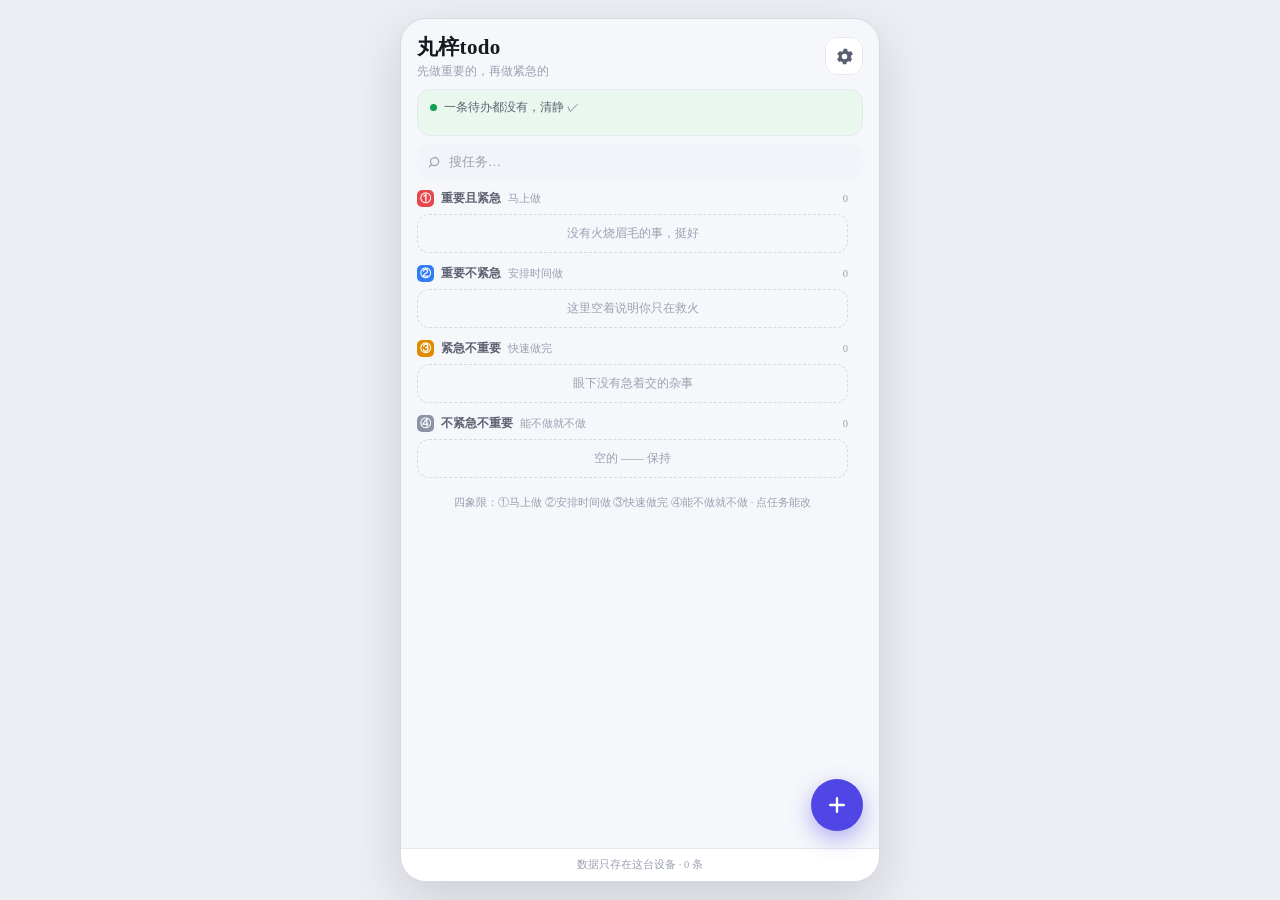
==== 丸梓todo-单文件版.html @ 4209ffb9 "丸梓todo：四象限待办（纯静态单页）" ====
<!DOCTYPE html>
<html lang="zh-CN" data-theme="clean">
<head>
<meta charset="utf-8">
<meta name="viewport" content="width=device-width, initial-scale=1, viewport-fit=cover">
<title>丸梓todo</title>
<!-- 单文件版：CSS / JS / 图标都已内联，可以单独发给别人 -->
<meta name="description" content="按四象限排的待办清单，纯本地存储，离线可用。">
<meta name="apple-mobile-web-app-capable" content="yes">
<meta name="mobile-web-app-capable" content="yes">
<meta name="apple-mobile-web-app-status-bar-style" content="default">
<meta name="apple-mobile-web-app-title" content="丸梓todo">
<meta name="theme-color" content="#f6f7fb">
<link rel="apple-touch-icon" href="[data-uri]">
<link rel="icon" href="[data-uri]">
<style>
/* ===========================================================================
 * style.css —— 丸梓todo
 *
 * 三套配色（清爽 / 纸感 / 暗夜），全部靠 html[data-theme] 上的 CSS 变量切换。
 *
 * 布局要点：
 *   .phone 撑满视口（100dvh），.pane 是唯一可滚动的区域，
 *   底部按钮和表头固定不动 —— 手机上滚动时不会把"加一条"滚没。
 *
 * 踩过的坑（照抄课表项目，别再踩）：
 *   1. [hidden] 必须写 !important。否则 .sheet{display:flex} 这类作者样式会盖掉
 *      浏览器默认的 display:none，弹层就关不掉了。
 *   2. 四象限的颜色【不要】染满整张卡。整卡染色的清单在手机上看三屏就晕；
 *      用左边框 + 小色点表示象限，正文保持中性色。
 *   3. 次级文字不要用固定的 --ink-2/--ink-3。在有色底（比如紧急卡）上要用
 *      color-mix 现算，否则暗夜主题会出现浅字压浅底。
 * ===========================================================================
 */

* { box-sizing: border-box; }
[hidden] { display: none !important; }

html, body {
  margin: 0;
  padding: 0;
  height: 100%;
}

body {
  background: var(--page-bg);
  color: var(--ink);
  font-family: var(--font-ui);
  -webkit-text-size-adjust: 100%;
  -webkit-tap-highlight-color: transparent;
  overscroll-behavior-y: none;
  display: flex;
  justify-content: center;
}

/* ============================== 三套配色 ============================== */

/* ① 清爽 —— 白底大留白，一个深靛蓝重点色 */
html[data-theme="clean"] {
  --page-bg: #eceef4;
  --app-bg: #f6f7fb;
  --card: #ffffff;
  --card-2: #f2f4f9;
  --ink: #16181f;
  --ink-2: #5b6070;
  --ink-3: #9aa0b0;
  --line: #e6e8ef;
  --line-2: #d5d9e4;
  --accent: #4f46e5;
  --accent-soft: #eceafe;
  --accent-ink: #ffffff;
  --q1: #e5484d;
  --q2: #2f7df6;
  --q3: #e08a00;
  --q4: #8b93a7;
  --good: #12a150;
  --now-bg: #fff5f5;
  --shadow: 0 1px 2px rgba(20, 22, 30, .04), 0 6px 18px rgba(20, 22, 30, .05);
  --shadow-app: 0 18px 50px rgba(20, 22, 30, .14);
  --theme-color: #f6f7fb;
}

/* ② 纸感 —— 米色底，像一本笔记本 */
html[data-theme="paper"] {
  --page-bg: #e7ded1;
  --app-bg: #fbf6ee;
  --card: #fffdf8;
  --card-2: #f3ece1;
  --ink: #2f2a25;
  --ink-2: #6b6156;
  --ink-3: #a2978a;
  --line: #ece2d4;
  --line-2: #dbcfbc;
  --accent: #b4553a;
  --accent-soft: #f7e6df;
  --accent-ink: #fff8f4;
  --q1: #c2453c;
  --q2: #3a6ea5;
  --q3: #b8811f;
  --q4: #8d8578;
  --good: #4a7c4e;
  --now-bg: #fdf0ea;
  --shadow: 0 1px 2px rgba(90, 70, 40, .05), 0 6px 16px rgba(90, 70, 40, .06);
  --shadow-app: 0 18px 50px rgba(90, 70, 40, .18);
  --theme-color: #fbf6ee;
}

/* ③ 暗夜 —— 深色，晚上看不刺眼。象限色要提亮，否则在深底上发闷。 */
html[data-theme="night"] {
  --page-bg: #07080c;
  --app-bg: #101218;
  --card: #181b23;
  --card-2: #1f232d;
  --ink: #eef1f8;
  --ink-2: #a8afbf;
  --ink-3: #6c7386;
  --line: #262b36;
  --line-2: #333947;
  --accent: #7c74ff;
  --accent-soft: #23214a;
  --accent-ink: #ffffff;
  --q1: #ff6b6f;
  --q2: #5aa2ff;
  --q3: #ffb340;
  --q4: #7b8398;
  --good: #35c46a;
  --now-bg: #2a1d20;
  --shadow: 0 1px 2px rgba(0, 0, 0, .3), 0 8px 20px rgba(0, 0, 0, .25);
  --shadow-app: 0 18px 50px rgba(0, 0, 0, .6);
  --theme-color: #101218;
}

/* ================================ 骨架 ================================ */

.phone {
  position: relative;
  width: 100%;
  max-width: 480px;
  height: 100dvh;
  background: var(--app-bg);
  display: flex;
  flex-direction: column;
  overflow: hidden;
  padding-top: env(safe-area-inset-top);
}

@media (min-width: 560px) and (min-height: 620px) {
  body { align-items: center; padding: 18px 0; }
  .phone {
    height: min(880px, calc(100dvh - 36px));
    border-radius: 26px;
    box-shadow: var(--shadow-app);
    border: 1px solid var(--line-2);
  }
}

/* 存不下数据的警告条 */
.warn {
  position: fixed;
  left: 0; right: 0; top: 0;
  z-index: 90;
  padding: calc(env(safe-area-inset-top) + 8px) 14px 8px;
  background: #b4232a;
  color: #fff;
  font-size: 12.5px;
  line-height: 1.5;
  text-align: center;
}
.warn b { margin-right: 6px; }

/* ================================ 表头 ================================ */

.hd {
  flex: 0 0 auto;
  display: flex;
  align-items: center;
  gap: 10px;
  padding: 14px 16px 10px;
}
.hd-l { flex: 1 1 auto; min-width: 0; }
.hd h1 {
  margin: 0;
  font-size: 21px;
  font-weight: 700;
  letter-spacing: .3px;
}
.hd-sub {
  margin: 3px 0 0;
  font-size: 11.5px;
  color: var(--ink-3);
  white-space: nowrap;
  overflow: hidden;
  text-overflow: ellipsis;
}
.icon-btn {
  flex: 0 0 auto;
  width: 38px; height: 38px;
  display: grid;
  place-items: center;
  border: 1px solid var(--line);
  border-radius: 12px;
  background: var(--card);
  color: var(--ink-2);
  cursor: pointer;
}
.icon-btn:active { transform: scale(.96); }

/* ================================ 提示条 ================================ */

.tick {
  flex: 0 0 auto;
  margin: 0 16px 8px;
  padding: 9px 12px;
  border: 1px solid var(--line);
  border-radius: 13px;
  background: var(--card);
}
.tick.is-alert { background: var(--now-bg); border-color: color-mix(in srgb, var(--q1) 34%, var(--line)); }
.tick.is-good  { background: color-mix(in srgb, var(--good) 9%, var(--card)); }
.tick-top {
  display: flex;
  align-items: center;
  gap: 7px;
  font-size: 12px;
  line-height: 1.45;
}
.tick-dot {
  flex: 0 0 auto;
  width: 7px; height: 7px;
  border-radius: 50%;
  background: var(--ink-3);
}
.tick.is-alert .tick-dot { background: var(--q1); }
.tick.is-good .tick-dot { background: var(--good); }
.tick-text {
  flex: 1 1 auto;
  min-width: 0;
  color: var(--ink-2);
  white-space: nowrap;
  overflow: hidden;
  text-overflow: ellipsis;
}
.tick-text b { color: var(--ink); font-weight: 600; }
.tick-bars {
  display: flex;
  gap: 3px;
  margin-top: 7px;
  height: 3px;
}
.tick-bars i {
  flex: 1 1 0;
  border-radius: 2px;
  background: var(--line-2);
}
.tick-bars i.on { background: var(--accent); }
.tick.is-alert .tick-bars i.on { background: var(--q1); }

/* ================================ 搜索 ================================ */

.search {
  flex: 0 0 auto;
  position: relative;
  margin: 0 16px 8px;
  display: flex;
  align-items: center;
}
.search-ico {
  position: absolute;
  left: 11px;
  color: var(--ink-3);
  pointer-events: none;
}
.search-in {
  width: 100%;
  padding: 9px 30px 9px 31px;
  font: inherit;
  font-size: 13px;
  color: var(--ink);
  background: var(--card-2);
  border: 1px solid transparent;
  border-radius: 12px;
  outline: none;
  -webkit-appearance: none;
  appearance: none;
}
.search-in::placeholder { color: var(--ink-3); }
.search-in:focus { border-color: var(--accent); background: var(--card); }
.search-x {
  position: absolute;
  right: 6px;
  width: 26px; height: 26px;
  display: grid;
  place-items: center;
  border: 0;
  border-radius: 50%;
  background: transparent;
  color: var(--ink-3);
  font-size: 17px;
  line-height: 1;
  cursor: pointer;
}

/* ============================== 可滚动区 ============================== */

.pane {
  flex: 1 1 auto;
  min-height: 0;
  overflow-y: auto;
  overflow-x: hidden;
  -webkit-overflow-scrolling: touch;
  overscroll-behavior: contain;
  scrollbar-gutter: stable;
}
.pane-inner, #paneInner {
  padding: 2px 16px 20px;
}

.sec { margin-bottom: 16px; }
.sec-h {
  display: flex;
  align-items: baseline;
  gap: 6px;
  margin: 0 0 8px;
  font-size: 12.5px;
  font-weight: 600;
  color: var(--ink-2);
  letter-spacing: .2px;
}
.sec-n {
  font-size: 11px;
  font-weight: 400;
  color: var(--ink-3);
}
.sec-h-btn {
  cursor: pointer;
  justify-content: space-between;
  padding: 4px 0;
}
.sec-tri { font-size: 11px; color: var(--ink-3); }

.hint {
  margin: 4px 0 0;
  font-size: 11px;
  line-height: 1.6;
  color: var(--ink-3);
  text-align: center;
}

/* ============================ 最近要交的 ============================ */

.soon {
  display: flex;
  gap: 8px;
  overflow-x: auto;
  padding-bottom: 2px;
  scrollbar-width: none;
}
.soon::-webkit-scrollbar { display: none; }
.soon-card {
  flex: 0 0 auto;
  width: 146px;
  padding: 9px 10px;
  border: 1px solid var(--line);
  border-left: 3px solid var(--q4);
  border-radius: 12px;
  background: var(--card);
  cursor: pointer;
  text-align: left;
}
.soon-card.t-overdue { border-left-color: var(--q1); }
.soon-card.t-today   { border-left-color: var(--q1); }
.soon-card.t-tomorrow{ border-left-color: var(--q3); }
.soon-card.t-urgent  { border-left-color: var(--q3); }
.soon-card.t-week    { border-left-color: var(--q2); }
.soon-t {
  display: block;
  font-size: 12.5px;
  font-weight: 600;
  line-height: 1.35;
  overflow: hidden;
  display: -webkit-box;
  -webkit-line-clamp: 2;
  -webkit-box-orient: vertical;
}
.soon-w {
  display: block;
  margin-top: 5px;
  font-size: 10.5px;
  color: var(--ink-3);
}
.soon-card.t-overdue .soon-w,
.soon-card.t-today .soon-w { color: var(--q1); font-weight: 600; }
.soon-card.t-tomorrow .soon-w,
.soon-card.t-urgent .soon-w { color: var(--q3); font-weight: 600; }

/* ============================== 四象限 ============================== */

.quad { margin-bottom: 12px; }
.quad-h {
  display: flex;
  align-items: center;
  gap: 7px;
  margin: 0 0 7px;
  font-size: 12px;
  font-weight: 600;
  color: var(--ink-2);
}
.quad-no {
  flex: 0 0 auto;
  width: 17px; height: 17px;
  display: grid;
  place-items: center;
  border-radius: 5px;
  font-size: 10.5px;
  font-weight: 700;
  color: #fff;
  background: var(--q4);
}
.quad.q1 .quad-no { background: var(--q1); }
.quad.q2 .quad-no { background: var(--q2); }
.quad.q3 .quad-no { background: var(--q3); }
.quad.q4 .quad-no { background: var(--q4); }
.quad-t { flex: 0 0 auto; }
.quad-help { flex: 1 1 auto; min-width: 0; font-size: 10.5px; font-weight: 400; color: var(--ink-3); }
.quad-n { flex: 0 0 auto; font-size: 10.5px; font-weight: 400; color: var(--ink-3); }
.quad-body { display: flex; flex-direction: column; gap: 7px; }
.quad-empty {
  padding: 11px 12px;
  border: 1px dashed var(--line-2);
  border-radius: 12px;
  font-size: 11.5px;
  color: var(--ink-3);
  text-align: center;
}

/* ============================== 任务条 ============================== */

.tk {
  position: relative;
  display: flex;
  align-items: stretch;
  gap: 9px;
  padding: 10px 11px 10px 9px;
  border: 1px solid var(--line);
  border-left: 3px solid var(--tk-tone, var(--q4));
  border-radius: 13px;
  background: var(--card);
  cursor: pointer;
  transition: opacity .15s;
}
.tk.q1 { --tk-tone: var(--q1); }
.tk.q2 { --tk-tone: var(--q2); }
.tk.q3 { --tk-tone: var(--q3); }
.tk.q4 { --tk-tone: var(--q4); }
.tk.is-overdue {
  background: color-mix(in srgb, var(--q1) 7%, var(--card));
}
.tk.is-done { opacity: .55; }
.tk.is-done .tk-t { text-decoration: line-through; }

.tk-check {
  flex: 0 0 auto;
  width: 22px; height: 22px;
  margin-top: 1px;
  display: grid;
  place-items: center;
  border: 1.6px solid var(--line-2);
  border-radius: 50%;
  background: transparent;
  color: transparent;
  cursor: pointer;
}
.tk-check:active { transform: scale(.9); }
.tk-check.on {
  background: var(--good);
  border-color: var(--good);
  color: #fff;
}
.tk-check svg { width: 12px; height: 12px; }

.tk-main { flex: 1 1 auto; min-width: 0; }
.tk-t {
  display: block;
  font-size: 14px;
  font-weight: 600;
  line-height: 1.4;
  word-break: break-word;
}
.tk-star { color: var(--q3); font-size: 11px; margin-left: 3px; }
.tk-note {
  margin: 3px 0 0;
  font-size: 11.5px;
  line-height: 1.5;
  color: var(--ink-2);
  overflow: hidden;
  display: -webkit-box;
  -webkit-line-clamp: 2;
  -webkit-box-orient: vertical;
}
.tk-meta {
  display: flex;
  align-items: center;
  flex-wrap: wrap;
  gap: 6px;
  margin-top: 5px;
  font-size: 10.5px;
  color: var(--ink-3);
}
.tk-when { display: inline-flex; align-items: center; gap: 3px; }
.tk-when.t-overdue { color: var(--q1); font-weight: 600; }
.tk-when.t-today   { color: var(--q1); font-weight: 600; }
.tk-when.t-tomorrow,
.tk-when.t-urgent  { color: var(--q3); font-weight: 600; }
.tk-when.t-week    { color: var(--q2); }
.tk-rep {
  padding: 1px 5px;
  border-radius: 5px;
  background: var(--card-2);
  color: var(--ink-2);
}
.tk-done-when { color: var(--good); }

/* ============================== 日常打卡 ============================== */

.habit {
  display: flex;
  align-items: center;
  gap: 10px;
  padding: 10px 11px;
  margin-bottom: 7px;
  border: 1px solid var(--line);
  border-left: 3px solid var(--good);
  border-radius: 13px;
  background: var(--card);
  cursor: pointer;
}
.habit.is-on {
  background: color-mix(in srgb, var(--good) 8%, var(--card));
  border-left-color: var(--good);
}
.habit.is-on .habit-t { text-decoration: line-through; opacity: .65; }
.habit-main { flex: 1 1 auto; min-width: 0; }
.habit-t {
  display: block;
  font-size: 13.5px;
  font-weight: 600;
  line-height: 1.4;
  word-break: break-word;
}
.habit-meta {
  display: flex;
  align-items: center;
  flex-wrap: wrap;
  gap: 6px;
  margin-top: 3px;
  font-size: 10.5px;
  color: var(--ink-3);
}
.habit-streak {
  flex: 0 0 auto;
  text-align: right;
  font-size: 10.5px;
  color: var(--ink-3);
  line-height: 1.35;
}
.habit-streak b {
  display: block;
  font-size: 15px;
  font-weight: 700;
  color: var(--good);
}

/* 小热力图 */
.heat {
  margin-top: 10px;
  padding: 10px 11px 11px;
  border: 1px solid var(--line);
  border-radius: 13px;
  background: var(--card);
}
.heat-head {
  display: flex;
  align-items: center;
  justify-content: space-between;
  margin-bottom: 8px;
  font-size: 10.5px;
  color: var(--ink-3);
}
.heat-legend { display: inline-flex; align-items: center; gap: 3px; }
.heat-grid {
  display: grid;
  grid-auto-flow: column;
  grid-template-rows: repeat(7, 1fr);
  gap: 2.5px;
  justify-content: space-between;
}
.heat-cell {
  width: 100%;
  aspect-ratio: 1 / 1;
  border-radius: 2.5px;
  background: var(--card-2);
}
.heat-cell.due { background: color-mix(in srgb, var(--good) 16%, var(--card-2)); }
.heat-cell.lv1 { background: color-mix(in srgb, var(--good) 52%, var(--card-2)); }
.heat-cell.lv2 { background: var(--good); }
.heat-cell.future { opacity: .4; }
.heat-legend .heat-cell { width: 9px; aspect-ratio: auto; height: 9px; }

/* 空态 */
.empty {
  padding: 22px 16px;
  border: 1px dashed var(--line-2);
  border-radius: 14px;
  font-size: 12.5px;
  line-height: 1.6;
  color: var(--ink-3);
  text-align: center;
}
.empty b { display: block; margin-bottom: 4px; color: var(--ink-2); font-size: 13.5px; }

/* ============================== 加一条 ============================== */

.fab {
  position: absolute;
  right: 16px;
  bottom: calc(50px + env(safe-area-inset-bottom));
  width: 52px; height: 52px;
  display: grid;
  place-items: center;
  border: 0;
  border-radius: 50%;
  background: var(--accent);
  color: var(--accent-ink);
  box-shadow: 0 8px 22px color-mix(in srgb, var(--accent) 42%, transparent);
  cursor: pointer;
  z-index: 30;
}
.fab:active { transform: scale(.94); }

.ft {
  flex: 0 0 auto;
  padding: 9px 16px calc(9px + env(safe-area-inset-bottom));
  border-top: 1px solid var(--line);
  background: var(--card);
  font-size: 10.5px;
  color: var(--ink-3);
  text-align: center;
  white-space: nowrap;
  overflow: hidden;
  text-overflow: ellipsis;
}

/* ============================== 弹层通用 ============================== */

.mask {
  position: fixed;
  inset: 0;
  z-index: 50;
  background: rgba(12, 14, 20, .42);
  backdrop-filter: blur(2px);
  -webkit-backdrop-filter: blur(2px);
}

.sheet {
  position: fixed;
  left: 0; right: 0; bottom: 0;
  z-index: 60;
  display: flex;
  flex-direction: column;
  max-height: min(88dvh, 760px);
  background: var(--app-bg);
  border-radius: 22px 22px 0 0;
  box-shadow: 0 -10px 40px rgba(10, 12, 20, .22);
  animation: sheet-up .22s ease-out;
}
@media (min-width: 560px) and (min-height: 620px) {
  .sheet {
    left: 50%;
    right: auto;
    width: min(480px, calc(100vw - 36px));
    transform: translateX(-50%);
    bottom: calc(50dvh - min(440px, calc(50dvh - 18px)));
    border-radius: 22px;
  }
}
@keyframes sheet-up {
  from { transform: translateY(16px); opacity: .4; }
  to   { transform: translateY(0);    opacity: 1; }
}
.sheet-grip {
  flex: 0 0 auto;
  width: 38px; height: 4px;
  margin: 8px auto 0;
  border-radius: 3px;
  background: var(--line-2);
}
.sheet-body {
  flex: 1 1 auto;
  min-height: 0;
  overflow-y: auto;
  padding: 10px 16px calc(16px + env(safe-area-inset-bottom));
}
.sheet-head {
  display: flex;
  align-items: center;
  justify-content: space-between;
  margin-bottom: 12px;
}
.sheet-head h2 { margin: 0; font-size: 16.5px; font-weight: 700; }
.x-btn {
  width: 30px; height: 30px;
  display: grid;
  place-items: center;
  border: 0;
  border-radius: 50%;
  background: var(--card-2);
  color: var(--ink-2);
  font-size: 19px;
  line-height: 1;
  cursor: pointer;
}

/* ============================== 表单 ============================== */

.fld { margin-bottom: 15px; }
.fld-l {
  display: block;
  margin-bottom: 6px;
  font-size: 12px;
  font-weight: 600;
  color: var(--ink-2);
}
.fld-note {
  margin: 6px 0 0;
  font-size: 10.5px;
  line-height: 1.55;
  color: var(--ink-3);
}
.fld-note.is-warn { color: var(--q1); }
.fld-msg {
  margin: 8px 0 0;
  padding: 8px 10px;
  border-radius: 9px;
  font-size: 11.5px;
  line-height: 1.55;
}
.fld-msg.is-good { background: color-mix(in srgb, var(--good) 12%, var(--card)); color: color-mix(in srgb, var(--good) 78%, var(--ink)); }
.fld-msg.is-bad  { background: color-mix(in srgb, var(--q1) 12%, var(--card));   color: color-mix(in srgb, var(--q1) 78%, var(--ink)); }
.fld-err {
  margin: 0 0 12px;
  font-size: 11.5px;
  color: var(--q1);
}

.in {
  width: 100%;
  padding: 10px 11px;
  font: inherit;
  font-size: 14px;
  color: var(--ink);
  background: var(--card);
  border: 1px solid var(--line-2);
  border-radius: 11px;
  outline: none;
  -webkit-appearance: none;
  appearance: none;
}
.in:focus { border-color: var(--accent); }
.in::placeholder { color: var(--ink-3); }
.in-area { font-size: 13px; line-height: 1.55; resize: vertical; min-height: 46px; }
.in-date, .in-time { font-size: 13px; }
.in-num { width: 68px; text-align: center; }

.dl-row {
  display: grid;
  grid-template-columns: 1.5fr 1fr;
  gap: 8px;
  margin-top: 8px;
}
.every-row {
  display: flex;
  align-items: center;
  gap: 8px;
  margin-top: 8px;
  font-size: 12px;
  color: var(--ink-2);
}

.chips {
  display: flex;
  flex-wrap: wrap;
  gap: 7px;
}
.chip {
  padding: 7px 12px;
  font: inherit;
  font-size: 12.5px;
  color: var(--ink-2);
  background: var(--card);
  border: 1px solid var(--line-2);
  border-radius: 999px;
  cursor: pointer;
}
.chip.is-on {
  background: var(--accent);
  border-color: var(--accent);
  color: var(--accent-ink);
  font-weight: 600;
}
.chip:active { transform: scale(.97); }

.wk-days {
  display: flex;
  gap: 6px;
  margin-top: 9px;
}
.dw {
  flex: 1 1 0;
  height: 34px;
  font: inherit;
  font-size: 12.5px;
  color: var(--ink-2);
  background: var(--card);
  border: 1px solid var(--line-2);
  border-radius: 9px;
  cursor: pointer;
}
.dw.is-on {
  background: var(--accent);
  border-color: var(--accent);
  color: var(--accent-ink);
  font-weight: 600;
}

.btn-row {
  display: flex;
  flex-wrap: wrap;
  gap: 8px;
  margin-bottom: 8px;
}
.btn-row-end { margin: 4px 0 0; }
.btn {
  flex: 1 1 auto;
  min-width: 88px;
  padding: 11px 14px;
  font: inherit;
  font-size: 13.5px;
  font-weight: 600;
  border: 1px solid transparent;
  border-radius: 12px;
  cursor: pointer;
}
.btn:active { transform: scale(.98); }
.btn-primary { background: var(--accent); color: var(--accent-ink); }
.btn-soft {
  background: var(--card);
  border-color: var(--line-2);
  color: var(--ink);
}
.btn-danger {
  background: color-mix(in srgb, var(--q1) 11%, var(--card));
  border-color: color-mix(in srgb, var(--q1) 30%, var(--line-2));
  color: var(--q1);
}
.sheet-foot {
  display: flex;
  flex-wrap: wrap;
  gap: 8px;
  margin-top: 6px;
}

/* 图例 */
.legend {
  display: flex;
  flex-direction: column;
  gap: 6px;
}
.lg {
  display: flex;
  align-items: center;
  gap: 7px;
  font-size: 11.5px;
  color: var(--ink-2);
}
.lg i {
  flex: 0 0 auto;
  width: 12px; height: 12px;
  border-radius: 4px;
  background: var(--q4);
}
.lg.q1 i { background: var(--q1); }
.lg.q2 i { background: var(--q2); }
.lg.q3 i { background: var(--q3); }
.lg.q4 i { background: var(--q4); }
.lg span.lg-help { color: var(--ink-3); }

/* 已完成 */
.done-item {
  display: flex;
  align-items: center;
  gap: 9px;
  padding: 8px 10px;
  border: 1px solid var(--line);
  border-radius: 11px;
  background: var(--card);
  margin-bottom: 6px;
}
.done-item .tk-check { width: 20px; height: 20px; }
.done-item-main { flex: 1 1 auto; min-width: 0; }
.done-t {
  font-size: 12.5px;
  color: var(--ink-2);
  text-decoration: line-through;
  word-break: break-word;
}
.done-meta { margin-top: 2px; font-size: 10px; color: var(--ink-3); }

/* 搜索结果里命中的字 */
mark {
  background: color-mix(in srgb, var(--accent) 22%, transparent);
  color: inherit;
  border-radius: 3px;
  padding: 0 1px;
}

/* 很窄的屏（iPhone SE 一代之类）：把次要信息收掉，别挤成两行 */
@media (max-width: 340px) {
  .hd h1 { font-size: 19px; }
  .quad-help { display: none; }
  .soon-card { width: 132px; }
  .tk { padding: 9px 9px 9px 8px; }
}
</style>
</head>
<body>

<div class="warn" id="storageWarn" hidden>
  <b>存不住！</b><span id="storageWarnText"></span>
</div>

<div class="phone">

  <header class="hd">
    <div class="hd-l">
      <h1>丸梓todo</h1>
      <p class="hd-sub" id="hdSub">先做重要的，再做紧急的</p>
    </div>
    <button class="icon-btn" id="btnSheet" type="button" aria-label="设置">
      <svg viewBox="0 0 24 24" width="19" height="19" aria-hidden="true"><path d="M12 15.5a3.5 3.5 0 1 1 0-7 3.5 3.5 0 0 1 0 7Zm8.4-2.3.1-1.2-.1-1.2 1.7-1.3a.8.8 0 0 0 .2-1l-1.6-2.8a.8.8 0 0 0-.9-.4l-2 .8a8.6 8.6 0 0 0-2-1.2l-.3-2.1a.8.8 0 0 0-.8-.7h-3.2a.8.8 0 0 0-.8.7l-.3 2.1c-.7.3-1.4.7-2 1.2l-2-.8a.8.8 0 0 0-.9.4L2.9 8.5a.8.8 0 0 0 .2 1l1.7 1.3-.1 1.2.1 1.2-1.7 1.3a.8.8 0 0 0-.2 1l1.6 2.8c.2.3.5.5.9.4l2-.8c.6.5 1.3.9 2 1.2l.3 2.1c0 .4.4.7.8.7h3.2c.4 0 .7-.3.8-.7l.3-2.1c.7-.3 1.4-.7 2-1.2l2 .8c.4.1.7 0 .9-.4l1.6-2.8a.8.8 0 0 0-.2-1l-1.7-1.3Z" fill="currentColor"/></svg>
    </button>
  </header>

  <div class="tick" id="tick">
    <div class="tick-top">
      <span class="tick-dot" id="tickDot"></span>
      <span class="tick-text" id="tickText">—</span>
    </div>
    <div class="tick-bars" id="tickBars"></div>
  </div>

  <div class="search">
    <svg class="search-ico" viewBox="0 0 24 24" width="15" height="15" aria-hidden="true"><path d="M10.5 3a7.5 7.5 0 1 1-4.6 13.4l-3.2 3.2a1 1 0 0 1-1.4-1.4l3.2-3.2A7.5 7.5 0 0 1 10.5 3Zm0 2a5.5 5.5 0 1 0 0 11 5.5 5.5 0 0 0 0-11Z" fill="currentColor"/></svg>
    <input class="search-in" id="searchIn" type="search" placeholder="搜任务…" autocomplete="off" enterkeyhint="search">
    <button class="search-x" id="searchX" type="button" aria-label="清空搜索" hidden>×</button>
  </div>

  <main class="pane" id="pane">
    <div id="paneInner">

      <section class="sec" id="secSoon" hidden>
        <h2 class="sec-h">
          <span>最近要交的</span>
          <span class="sec-n" id="soonN"></span>
        </h2>
        <div class="soon" id="soon"></div>
      </section>

      <section class="sec" id="secHabit" hidden>
        <h2 class="sec-h">
          <span>日常打卡</span>
          <span class="sec-n" id="habitN"></span>
        </h2>
        <div id="habits"></div>
        <div class="heat" id="heatWrap">
          <div class="heat-head">
            <span>最近 20 周</span>
            <span class="heat-legend">
              <i class="heat-cell lv0"></i>
              <i class="heat-cell lv1"></i>
              <i class="heat-cell lv2"></i>
              <span>少 → 多</span>
            </span>
          </div>
          <div class="heat-grid" id="heat"></div>
        </div>
      </section>

      <section class="sec" id="secQuad">
        <div id="quads"></div>
      </section>

      <section class="sec" id="secSearchResult" hidden>
        <div id="searchHits"></div>
      </section>

      <section class="sec" id="secDone" hidden>
        <h2 class="sec-h sec-h-btn" id="doneHead">
          <span>已完成 <span class="sec-n" id="doneN"></span></span>
          <span class="sec-tri" id="doneTri">▾</span>
        </h2>
        <div id="doneList" hidden></div>
      </section>

      <p class="hint" id="hint"></p>
    </div>
  </main>

  <button class="fab" id="fab" type="button" aria-label="加一条任务">
    <svg viewBox="0 0 24 24" width="24" height="24" aria-hidden="true"><path d="M12 4a1.2 1.2 0 0 1 1.2 1.2v5.6h5.6a1.2 1.2 0 0 1 0 2.4h-5.6v5.6a1.2 1.2 0 0 1-2.4 0v-5.6H5.2a1.2 1.2 0 0 1 0-2.4h5.6V5.2A1.2 1.2 0 0 1 12 4Z" fill="currentColor"/></svg>
  </button>

  <footer class="ft">
    <span>数据只存在这台设备 · <span id="ftCount">0 条</span></span>
  </footer>
</div>

<div class="mask" id="editMask" hidden></div>
<section class="sheet" id="edit" hidden aria-label="任务">
  <div class="sheet-grip"></div>
  <div class="sheet-body">
    <div class="sheet-head">
      <h2 id="edTitle">加一条</h2>
      <button class="x-btn" id="edClose" type="button" aria-label="关闭">×</button>
    </div>

    <label class="fld">
      <span class="fld-l">要做什么</span>
      <input class="in" id="edTitleIn" type="text" placeholder="例如：写 C 语言实验报告" autocomplete="off">
    </label>

    <label class="fld">
      <span class="fld-l">备注（可以不写）</span>
      <textarea class="in in-area" id="edNote" rows="2" placeholder="细节、地点、别人交代的话…"></textarea>
    </label>

    <div class="fld">
      <span class="fld-l">重要性</span>
      <div class="chips" id="edImp">
        <button class="chip" type="button" data-imp="0">不重要</button>
        <button class="chip" type="button" data-imp="1">重要</button>
      </div>
      <p class="fld-note" id="impNote">重要的排在同一天的更前面。</p>
    </div>

    <div class="fld" id="fldDeadline">
      <span class="fld-l">什么时候交</span>
      <div class="chips" id="edQuick">
        <button class="chip" type="button" data-q="none">不设</button>
        <button class="chip" type="button" data-q="today">今天</button>
        <button class="chip" type="button" data-q="tomorrow">明天</button>
        <button class="chip" type="button" data-q="week">下周日</button>
      </div>
      <div class="dl-row">
        <input class="in in-date" id="edDate" type="date">
        <input class="in in-time" id="edTime" type="time">
      </div>
      <p class="fld-note" id="dlNote">只填日期就是当天截止（不填时间不算晚）。</p>
    </div>

    <div class="fld">
      <span class="fld-l">这件事怎么重复</span>
      <div class="chips" id="edRepeat">
        <button class="chip" type="button" data-rep="none">只做一次</button>
        <button class="chip" type="button" data-rep="daily">每天</button>
        <button class="chip" type="button" data-rep="weekly">每周的几天</button>
        <button class="chip" type="button" data-rep="every">每隔几天</button>
      </div>
      <div class="wk-days" id="edDays" hidden>
        <button class="dw" type="button" data-d="1">一</button>
        <button class="dw" type="button" data-d="2">二</button>
        <button class="dw" type="button" data-d="3">三</button>
        <button class="dw" type="button" data-d="4">四</button>
        <button class="dw" type="button" data-d="5">五</button>
        <button class="dw" type="button" data-d="6">六</button>
        <button class="dw" type="button" data-d="7">日</button>
      </div>
      <div class="every-row" id="edEvery" hidden>
        <span>每隔</span>
        <input class="in in-num" id="edEveryN" type="number" min="1" max="365" step="1" value="2">
        <span>天</span>
      </div>
      <p class="fld-note" id="repNote">重复的事会进「日常打卡」，不参与四象限排序。</p>
    </div>

    <p class="fld-err" id="edErr" hidden></p>

    <div class="sheet-foot">
      <button class="btn btn-primary" id="edSave" type="button">存下来</button>
      <button class="btn btn-soft" id="edToggle" type="button" hidden>完成</button>
      <button class="btn btn-danger" id="edDel" type="button" hidden>删掉</button>
    </div>
  </div>
</section>

<div class="mask" id="setMask" hidden></div>
<section class="sheet" id="set" hidden aria-label="设置">
  <div class="sheet-grip"></div>
  <div class="sheet-body">
    <div class="sheet-head">
      <h2>设置</h2>
      <button class="x-btn" id="setClose" type="button" aria-label="关闭">×</button>
    </div>

    <div class="fld">
      <span class="fld-l">外观</span>
      <div class="chips" id="themeChips"></div>
    </div>

    <div class="fld">
      <span class="fld-l">默认看哪种</span>
      <div class="chips" id="viewChips"></div>
      <p class="fld-note">分区：按四象限分开，一眼看出该先碰哪件。清单：全部按急迫程度排成一条。</p>
    </div>

    <div class="fld">
      <span class="fld-l">排序方式</span>
      <div class="chips" id="sortChips"></div>
      <p class="fld-note" id="sortNote"></p>
    </div>

    <div class="fld">
      <span class="fld-l">几天内算「紧急」</span>
      <div class="chips" id="urgentChips"></div>
      <p class="fld-note">这条线决定四象限里"紧急"的边界，也就是①③象限的分界。</p>
    </div>

    <div class="fld">
      <span class="fld-l">四象限图例</span>
      <div class="legend" id="legend"></div>
    </div>

    <div class="fld">
      <span class="fld-l">备份</span>
      <p class="fld-note">任务和设置都在这个文件里。换手机或者清过 Safari 数据之后，用它一键养回来。</p>
      <div class="btn-row">
        <button class="btn btn-soft" id="bkExport" type="button">导出文件</button>
        <button class="btn btn-soft" id="bkCopy" type="button">复制到剪贴板</button>
      </div>
      <textarea class="in in-area" id="bkText" rows="3" placeholder="把备份内容粘贴到这里，然后点下面的「合并恢复」或「完全替换」"></textarea>
      <div class="btn-row">
        <button class="btn btn-soft" id="bkPick" type="button">选文件…</button>
        <button class="btn btn-soft" id="bkMerge" type="button">合并恢复</button>
        <button class="btn btn-danger" id="bkReplace" type="button">完全替换</button>
      </div>
      <input type="file" id="bkFile" accept=".json,application/json" hidden>
      <p class="fld-msg" id="bkMsg" hidden></p>
    </div>

    <div class="btn-row btn-row-end">
      <button class="btn btn-primary" id="setDone" type="button">完成</button>
    </div>
  </div>
</section>

<script>
/* 丸梓todo —— 数据层
 *
 * 这里只放"数据长什么样"和"预设值"，不含任何 DOM 操作。
 * 所有日期一律用【本地时间】构造（new Date(y, m-1, d)），
 * 绝不用 new Date('2026-10-10') —— 那会被当成 UTC 午夜，东八区整体偏一天。
 * 日期一律存成 'YYYY-MM-DD' 字符串，时间存成 'HH:MM' 字符串：
 * 这样字符串直接比大小就是时间先后，不用解析、也不会被时区啃一口。
 */
(function (root) {
  'use strict';

  var META = {
    appName: '丸梓todo',
    owner: '丸梓',
    tagline: '先做重要的，再做紧急的',
    storageKey: 'wanziTodo.v1',
    backupKind: 'wanzi-todo',
    backupVersion: 1
  };

  /* ---------------------------------------------------------------- 四象限 */

  /* 重要 × 紧急 的 2×2。紧急的界线见 URGENT_DAYS：
     剩余天数 <= 3（含已逾期）算"紧急"。 */
  var URGENT_DAYS = 3;

  /* 四象限的固定顺序（列表就按这个顺序分区），以及每区的说法。
     advice 用的是四象限法则（艾森豪威尔矩阵）的标准处理原则。 */
  var QUADRANTS = [
    {
      key: 'q1',
      no: '①',
      title: '重要且紧急',
      advice: '马上做',
      important: true,
      urgent: true,
      tone: 'q1'
    },
    {
      key: 'q2',
      no: '②',
      title: '重要不紧急',
      advice: '安排时间做',
      important: true,
      urgent: false,
      tone: 'q2'
    },
    {
      key: 'q3',
      no: '③',
      title: '紧急不重要',
      advice: '快速做完',
      important: false,
      urgent: true,
      tone: 'q3'
    },
    {
      key: 'q4',
      no: '④',
      title: '不紧急不重要',
      advice: '能不做就不做',
      important: false,
      urgent: false,
      tone: 'q4'
    }
  ];

  /* 紧迫程度分档。key 用来上色，也用来做"离 DDL 还有多久"的文案。
     max 是"剩余天数 <= max"的上界，最后一档用 null 表示兜底。 */
  var URGENCY_BUCKETS = [
    { key: 'overdue', name: '已逾期', max: -1 },
    { key: 'today', name: '今天截止', max: 0 },
    { key: 'tomorrow', name: '明天截止', max: 1 },
    { key: 'urgent', name: '3 天内', max: 3 },
    { key: 'week', name: '本周内', max: 7 },
    { key: 'later', name: '还早', max: null }
  ];

  /* ------------------------------------------------------------ 重复规则 */

  /* 日常任务的重复方式。kind 决定表单里长什么样：
     daily  = 每天
     weekly = 每周固定的几天（days 是 1..7，1=周一、7=周日）
     every  = 每隔 n 天 */
  var REPEAT_KINDS = [
    { key: 'daily', name: '每天' },
    { key: 'weekly', name: '每周的几天' },
    { key: 'every', name: '每隔几天' }
  ];

  /* ---------------------------------------------------------------- 外观 */

  var THEMES = [
    { key: 'clean', name: '清爽', note: '白底大留白，白天用' },
    { key: 'paper', name: '纸感', note: '米色底，像笔记本' },
    { key: 'night', name: '暗夜', note: '深色，晚上看不刺眼' }
  ];

  /* 分区视图：按四象限分开。清单视图：全部按分数排成一条。 */
  var VIEWS = [
    { key: 'quad', name: '分区', note: '按四象限分开，一眼看出该先碰哪件' },
    { key: 'list', name: '清单', note: '全部按急迫程度排成一条' }
  ];

  var SORTS = [
    { key: 'auto', name: '自动算分', note: '按 DDL 倒计时算急迫度，重要的稍加分' },
    { key: 'ddl', name: '只看 DDL', note: '严格按截止时间先后，不看重要性' },
    { key: 'created', name: '按添加时间', note: '新加的排在上面' }
  ];

  /* 首页"最近要交的"区块：剩余天数 <= 这个值就顶上首页。 */
  var SOON_DAYS = 7;

  var DEFAULTS = {
    theme: 'clean',
    view: 'quad',
    sort: 'auto',
    soonDays: SOON_DAYS,
    urgentDays: URGENT_DAYS
  };

  /* 空文档。每次读写都过一遍 normalize，坏数据不会把页面搞崩。 */
  var EMPTY = {
    version: 1,
    seq: 0,
    items: [],
    settings: DEFAULTS
  };

  var API = {
    META: META,
    QUADRANTS: QUADRANTS,
    URGENCY_BUCKETS: URGENCY_BUCKETS,
    REPEAT_KINDS: REPEAT_KINDS,
    THEMES: THEMES,
    VIEWS: VIEWS,
    SORTS: SORTS,
    URGENT_DAYS: URGENT_DAYS,
    SOON_DAYS: SOON_DAYS,
    DEFAULTS: DEFAULTS,
    EMPTY: EMPTY
  };

  root.TodoData = API;
  if (typeof module !== 'undefined' && module.exports) module.exports = API;
})(typeof window !== 'undefined' ? window : globalThis);
</script>
<script>
/* 丸梓todo —— 纯逻辑层
 *
 * 这个文件不碰 DOM、不碰 localStorage，只吃数据吐数据 —— 所以 node 能直接
 * require 进来做冒烟测试（tools/smoke.mjs）。
 *
 * 三条硬规矩，改代码时别破：
 *   1. 一律用【本地时间】。new Date(y, m-1, d) 可以，new Date('2026-10-10')
 *      不行 —— 后者按 UTC 午夜解析，东八区会整体偏一天。
 *   2. 所有日期比较都先把时间截到当天 00:00 再算差值，不然"今天 09:00 的
 *      DDL"和"现在 15:00"会算出 0.75 天这种小数，四象限的界线就会飘。
 *   3. 分数一律是【整数】。浮点会出现 0.30000000000000004 那种鬼东西，
 *      排序结果不稳定，也没法写死断言。
 */
(function (root) {
  'use strict';

  var D = root.TodoData;
  if (!D && typeof require === 'function') D = require('./data.js');
  var META = D.META;
  var QUADRANTS = D.QUADRANTS;
  var BUCKETS = D.URGENCY_BUCKETS;

  var DAY_NAMES = ['', '周一', '周二', '周三', '周四', '周五', '周六', '周日'];
  var MS_DAY = 86400000;

  /* ==================================================================
     日期小工具
     ================================================================== */

  function pad2(n) { return n < 10 ? '0' + n : '' + n; }

  /** Date → 'YYYY-MM-DD'（本地时区，不用 toISOString —— 那是 UTC） */
  function ymd(d) {
    return d.getFullYear() + '-' + pad2(d.getMonth() + 1) + '-' + pad2(d.getDate());
  }

  /** Date → 'HH:MM' */
  function hm(d) { return pad2(d.getHours()) + ':' + pad2(d.getMinutes()); }

  /** 'YYYY-MM-DD' → Date（本地 00:00）。格式不对返回 null，不抛错。 */
  function parseDay(s) {
    if (typeof s !== 'string') return null;
    var m = /^(\d{4})-(\d{2})-(\d{2})$/.exec(s.trim());
    if (!m) return null;
    var y = +m[1], mo = +m[2], da = +m[3];
    if (mo < 1 || mo > 12 || da < 1 || da > 31) return null;
    var d = new Date(y, mo - 1, da);
    /* 杀 2 月 30 日这种输入：Date 会自己滚到 3 月，滚过就说明原日期不合法 */
    if (d.getFullYear() !== y || d.getMonth() !== mo - 1 || d.getDate() !== da) return null;
    return d;
  }

  /** 'HH:MM' → 当天的分钟数（0..1439）。格式不对返回 null。 */
  function parseHm(s) {
    if (typeof s !== 'string') return null;
    var m = /^(\d{1,2}):(\d{2})$/.exec(s.trim());
    if (!m) return null;
    var h = +m[1], mi = +m[2];
    if (h > 23 || mi > 59) return null;
    return h * 60 + mi;
  }

  /** 把任意 Date 截到当天 00:00（本地） */
  function startOfDay(d) { return new Date(d.getFullYear(), d.getMonth(), d.getDate()); }

  /** a - b，按【整天】算（都先截到 00:00）。跨月跨年跨闰月都对。 */
  function daysBetween(a, b) {
    return Math.round((startOfDay(a) - startOfDay(b)) / MS_DAY);
  }

  function addDays(d, n) {
    return new Date(d.getFullYear(), d.getMonth(), d.getDate() + n);
  }

  /** 周几：1=周一 … 7=周日。注意 getDay() 的周日是 0，别直接拿来当周几用。 */
  function isoDow(d) { var w = d.getDay(); return w === 0 ? 7 : w; }

  /** 这一周的周一（本地 00:00） */
  function mondayOf(d) { return addDays(startOfDay(d), -(isoDow(d) - 1)); }

  /* ==================================================================
     排序分数与紧迫度
     ================================================================== */

  /** 截断到 [-999, 999]：超过 999 天一律当 999（约 2.7 年后的事不分先后） */
  function clampDays(n) {
    if (n > 999) return 999;
    if (n < -999) return -999;
    return n;
  }

  /**
   * 排序分数 —— 越大越靠前。整数，没有浮点。
   *
   *     score = (999 - clamp(daysLeft, ±999)) * 100 + (重要 ? 50 : 0)
   *
   * 这样：
   *   · 没填 DDL            → 0（永远垫底，不管多重要 —— 没有日期就真的算不出急不急）
   *   · 已逾期 1 天 + 重要   → 100050
   *   · 今天截止            → 99900
   *   · 明天截止 + 重要     → 99850（+50 让"同样明天"时重要的压过不重要的）
   *   · 999 天后            → 0 + 50 —— 会被下面那条 tiebreak 排到没 DDL 的那批后面
   *
   * 注意"重要"只值 50 分 = 半天。这是故意的：四象限的排序由 DDL 主导，
   * 重要性只在"截止日相同"时起作用。
   */
  function scoreOf(item, now) {
    var dl = item.deadline;
    if (!dl || !dl.date) return 0;
    var d = parseDay(dl.date);
    if (!d) return 0;
    var left = daysBetween(d, now || new Date());
    return (999 - clampDays(left)) * 100 + (item.important ? 50 : 0);
  }

  /** 剩余天数。没 DDL / 坏日期 → null（注意：不是 0，0 是"今天截止"） */
  function daysLeftOf(item, now) {
    var dl = item.deadline;
    if (!dl || !dl.date) return null;
    var d = parseDay(dl.date);
    if (!d) return null;
    return daysBetween(d, now || new Date());
  }

  /** 紧迫度分档：'overdue' / 'today' / 'tomorrow' / 'urgent' / 'week' / 'later' / 'none' */
  function urgencyOf(item, now) {
    var left = daysLeftOf(item, now);
    if (left === null) return 'none';
    for (var i = 0; i < BUCKETS.length; i++) {
      var b = BUCKETS[i];
      if (b.max === null) return b.key;
      if (left <= b.max) return b.key;
    }
    return 'later';
  }

  /** 是否紧急：未完成 + 有 DDL + 剩余天数 <= urgentDays（含已逾期） */
  function isUrgent(item, now, urgentDays) {
    if (item.done) return false;
    var left = daysLeftOf(item, now);
    if (left === null) return false;
    var lim = typeof urgentDays === 'number' ? urgentDays : D.URGENT_DAYS;
    return left <= lim;
  }

  /** 落在哪个象限，返回 QUADRANTS 里的那一项。没 DDL 不算紧急 → 落 q2/q4。 */
  function quadrantOf(item, now, urgentDays) {
    var important = !!item.important;
    var urgent = isUrgent(item, now, urgentDays);
    for (var i = 0; i < QUADRANTS.length; i++) {
      var q = QUADRANTS[i];
      if (q.important === important && q.urgent === urgent) return q;
    }
    return QUADRANTS[3];
  }

  /* ==================================================================
     重复规则（日常任务）
     ================================================================== */

  function normalizeRepeat(raw) {
    if (!raw || typeof raw !== 'object') return null;
    var kind = raw.kind;
    if (kind === 'daily') return { kind: 'daily' };
    if (kind === 'weekly') {
      var days = [];
      if (Object.prototype.toString.call(raw.days) === '[object Array]') {
        for (var i = 0; i < raw.days.length; i++) {
          var d = Math.round(Number(raw.days[i]));
          if (d >= 1 && d <= 7 && days.indexOf(d) < 0) days.push(d);
        }
      }
      days.sort(function (a, b) { return a - b; });
      if (!days.length) return null;
      return { kind: 'weekly', days: days };
    }
    if (kind === 'every') {
      var n = Math.round(Number(raw.n));
      if (!(n >= 1) || n > 365) return null;
      return { kind: 'every', n: n };
    }
    return null;
  }

  /** 是不是"日常"（有合法的重复规则） */
  function isRepeat(item) { return !!(item && item.repeat); }

  /**
   * 这一天该不该做这件事。
   * every 的锚点：任务创建那天（createdAt 的日期）。没有 createdAt 就当第 0 天是锚。
   */
  function dueOn(item, day) {
    var rep = item && item.repeat;
    if (!rep) return false;
    if (rep.kind === 'daily') return true;
    if (rep.kind === 'weekly') return rep.days.indexOf(isoDow(day)) >= 0;
    if (rep.kind === 'every') {
      var anchor = startOfDay(new Date(item.createdAt || Date.now()));
      var n = daysBetween(day, anchor);
      /* n < 0（比创建日还早）时 JS 的 % 会给负数，+n 再取模修回来 */
      return ((n % rep.n) + rep.n) % rep.n === 0;
    }
    return false;
  }

  /** 重复规则的中文说法，例如 '每天' / '每周 一、三、五' / '每隔 3 天' */
  function repeatText(item) {
    var rep = item && item.repeat;
    if (!rep) return '';
    if (rep.kind === 'daily') return '每天';
    if (rep.kind === 'every') return '每隔 ' + rep.n + ' 天';
    if (rep.kind === 'weekly') {
      var names = rep.days.map(function (d) { return DAY_NAMES[d].slice(1); });
      return '每周 ' + names.join('、');
    }
    return '';
  }

  /* ==================================================================
     打卡记录（日常任务的完成历史）
     ================================================================== */

  function normalizeLog(raw) {
    var out = [];
    if (Object.prototype.toString.call(raw) === '[object Array]') {
      var seen = {};
      for (var i = 0; i < raw.length; i++) {
        var s = raw[i];
        if (typeof s !== 'string' || !parseDay(s) || seen[s]) continue;
        seen[s] = 1;
        out.push(s);
      }
    }
    out.sort();
    return out;
  }

  /** 这一天勾过了吗 */
  function doneOn(item, day) {
    if (!item || !item.log) return false;
    return item.log.indexOf(ymd(day)) >= 0;
  }

  /** 今天这一格勾了没有（日常任务在列表里就显示这个） */
  function doneToday(item, now) { return doneOn(item, now || new Date()); }

  /**
   * 当前连续天数。
   * 从今天往回数：今天勾了就从今天算，今天还没勾就从昨天算（今天还没过完，
   * 不该把连续打断）。中间只要哪天该做而没做，就断。
   */
  function streakOf(item, now) {
    if (!isRepeat(item)) return 0;
    var today = startOfDay(now || new Date());
    var start = doneOn(item, today) ? today : addDays(today, -1);
    var n = 0;
    var cursor = start;
    /* 上限 3650 天，防止哪天数据坏了把浏览器转死 */
    for (var i = 0; i < 3650; i++) {
      if (!dueOn(item, cursor)) { cursor = addDays(cursor, -1); continue; }
      if (!doneOn(item, cursor)) break;
      n++;
      cursor = addDays(cursor, -1);
    }
    return n;
  }

  /** 历史上总共勾了多少次 */
  function totalChecks(item) { return item && item.log ? item.log.length : 0; }

  /**
   * 热力图数据：最近 weeks 周、每列一周（周一在上）、每天一格。
   * 返回 { start, cols: [{ days: [{ date, level, due, future }] }] }
   *   level 0 = 没做 / 1..2 = 做了（今天的格子给 2，看起来更醒目）
   *   due   false 表示那天本来就不用做（按重复规则算）
   *   future true 表示那天还没到
   */
  function heatmapOf(items, now, weeks) {
    var ref = startOfDay(now || new Date());
    var w = weeks > 0 ? weeks : 20;
    var monday = mondayOf(ref);
    /* 从 ref 往前数 (w-1) 个完整的周，再加上本周 —— 所以首列是这个周一
       往回 (w-1) 周，末列就是本周（含本周剩下的几天，"未来"用 future 标出来）。 */
    var first = addDays(monday, -(w - 1) * 7);
    var habits = [];
    for (var i = 0; i < items.length; i++) if (isRepeat(items[i])) habits.push(items[i]);

    var cols = [];
    for (var c = 0; c < w; c++) {
      var days = [];
      for (var r = 0; r < 7; r++) {
        var day = addDays(first, c * 7 + r);
        var due = false;
        var hits = [];
        for (var h = 0; h < habits.length; h++) {
          if (!dueOn(habits[h], day)) continue;
          due = true;
          if (doneOn(habits[h], day)) hits.push(habits[h].id);
        }
        /* 比"今天"晚就算未来。直接比 Date，别用 daysBetween —— 那个是"整天差"，
           会把今天也算成 0，语义上不够清楚。 */
        var future = day.getTime() > ref.getTime();
        days.push({
          date: ymd(day),
          level: hits.length ? (day.getTime() === ref.getTime() ? 2 : 1) : 0,
          due: due,
          future: future,
          hits: hits
        });
      }
      cols.push({ days: days });
    }
    return { start: ymd(first), cols: cols };
  }

  /* ==================================================================
     规范化（坏数据不许把页面搞崩）
     ================================================================== */

  var TITLE_MAX = 200;
  var NOTE_MAX = 2000;
  var MAX_ITEMS = 2000;

  function cleanText(s, max) {
    if (typeof s !== 'string') return '';
    var t = s.replace(/\s+/g, ' ').trim();
    if (t.length > max) t = t.slice(0, max);
    return t;
  }

  /** 单条任务清洗。返回 null 表示这条救不回来，直接丢掉。 */
  function normalizeItem(raw, fallbackId) {
    if (!raw || typeof raw !== 'object') return null;
    var id = Math.round(Number(raw.id));
    if (!(id > 0)) id = fallbackId;
    if (!(id > 0)) return null;
    var title = cleanText(raw.title, TITLE_MAX);
    if (!title) return null;

    var createdAt = Math.round(Number(raw.createdAt));
    if (!(createdAt > 0)) createdAt = Date.now();
    var updatedAt = Math.round(Number(raw.updatedAt));
    if (!(updatedAt > 0)) updatedAt = createdAt;

    var deadline = null;
    if (raw.deadline && typeof raw.deadline === 'object') {
      var dstr = typeof raw.deadline.date === 'string' && parseDay(raw.deadline.date)
        ? raw.deadline.date.trim()
        : null;
      if (dstr) {
        var hstr = parseHm(raw.deadline.time) !== null ? raw.deadline.time.trim() : '';
        deadline = { date: dstr, time: hstr };
      }
    }

    var repeat = normalizeRepeat(raw.repeat);
    var done = raw.done === true;
    var doneAt = Math.round(Number(raw.doneAt));
    if (!(doneAt > 0)) doneAt = 0;
    /* 日常任务不用 done 表示状态（它每天重新开始），所以强制抹掉 */
    if (repeat) { done = false; doneAt = 0; }

    var item = {
      id: id,
      title: title,
      note: cleanText(raw.note, NOTE_MAX),
      important: raw.important === true,
      deadline: deadline,
      repeat: repeat,
      done: done,
      doneAt: doneAt,
      createdAt: createdAt,
      updatedAt: updatedAt
    };
    if (repeat) item.log = normalizeLog(raw.log);
    return item;
  }

  var THEME_KEYS = D.THEMES.map(function (t) { return t.key; });
  var VIEW_KEYS = D.VIEWS.map(function (v) { return v.key; });
  var SORT_KEYS = D.SORTS.map(function (s) { return s.key; });

  function normalizeSettings(raw) {
    var out = {
      theme: D.DEFAULTS.theme,
      view: D.DEFAULTS.view,
      sort: D.DEFAULTS.sort,
      soonDays: D.DEFAULTS.soonDays,
      urgentDays: D.DEFAULTS.urgentDays
    };
    if (!raw || typeof raw !== 'object') return out;
    if (THEME_KEYS.indexOf(raw.theme) >= 0) out.theme = raw.theme;
    if (VIEW_KEYS.indexOf(raw.view) >= 0) out.view = raw.view;
    if (SORT_KEYS.indexOf(raw.sort) >= 0) out.sort = raw.sort;
    var sd = Math.round(Number(raw.soonDays));
    if (sd >= 1 && sd <= 60) out.soonDays = sd;
    var ud = Math.round(Number(raw.urgentDays));
    if (ud >= 0 && ud <= 30) out.urgentDays = ud;
    return out;
  }

  /**
   * 整份文档清洗：丢重复 id、丢空标题、把 seq 抬到不小于最大 id。
   * 兼容两种输入：{seq, items, settings} 或直接一个 items 数组。
   */
  function normalize(raw) {
    var seq = 0, items = [], settings = raw && raw.settings;
    if (Object.prototype.toString.call(raw) === '[object Array]') {
      items = raw;
    } else if (raw && typeof raw === 'object') {
      seq = Math.round(Number(raw.seq));
      if (!(seq > 0)) seq = 0;
      if (Object.prototype.toString.call(raw.items) === '[object Array]') items = raw.items;
    }

    var out = [];
    var seen = {};
    for (var i = 0; i < items.length && out.length < MAX_ITEMS; i++) {
      var it = normalizeItem(items[i], 0);
      if (!it) continue;
      if (seen[it.id]) continue;
      seen[it.id] = 1;
      out.push(it);
      if (it.id > seq) seq = it.id;
    }

    return { version: 1, seq: seq, items: out, settings: normalizeSettings(settings) };
  }

  /* ==================================================================
     增删改 —— 都是「吃旧文档、吐新文档」，不改传进来的对象
     ================================================================== */

  function clone(doc) { return normalize(doc); }

  function requireTitle(title) {
    var t = cleanText(title, TITLE_MAX);
    if (!t) {
      var err = new Error('任务名字不能是空的');
      err.code = 'EMPTY_TITLE';
      throw err;
    }
    return t;
  }

  function buildItem(input, id) {
    var now = Date.now();
    var item = {
      id: id,
      title: requireTitle(input.title),
      note: cleanText(input.note, NOTE_MAX),
      important: input.important === true,
      deadline: null,
      repeat: normalizeRepeat(input.repeat),
      done: false,
      doneAt: 0,
      createdAt: now,
      updatedAt: now
    };
    if (input.deadline && typeof input.deadline === 'object' && input.deadline.date) {
      var dstr = parseDay(input.deadline.date) ? input.deadline.date.trim() : null;
      if (dstr) {
        item.deadline = {
          date: dstr,
          time: parseHm(input.deadline.time) !== null ? input.deadline.time.trim() : ''
        };
      }
    }
    if (item.repeat) item.log = [];
    return item;
  }

  function addItem(doc, input, nowMs) {
    var next = clone(doc);
    var id = next.seq + 1;
    var item = buildItem(input || {}, id);
    if (typeof nowMs === 'number') { item.createdAt = nowMs; item.updatedAt = nowMs; }
    next.seq = id;
    next.items.push(item);
    return { doc: next, item: item };
  }

  /** 局部修改。title 传空字符串会被拒（跟新增一样严）。 */
  function updateItem(doc, id, patch, nowMs) {
    var next = clone(doc);
    for (var i = 0; i < next.items.length; i++) {
      if (next.items[i].id !== id) continue;
      var it = next.items[i];
      var p = patch || {};
      if ('title' in p) it.title = requireTitle(p.title);
      if ('note' in p) it.note = cleanText(p.note, NOTE_MAX);
      if ('important' in p) it.important = p.important === true;
      if ('deadline' in p) {
        it.deadline = null;
        if (p.deadline && p.deadline.date && parseDay(p.deadline.date)) {
          it.deadline = {
            date: p.deadline.date.trim(),
            time: parseHm(p.deadline.time) !== null ? p.deadline.time.trim() : ''
          };
        }
      }
      if ('repeat' in p) {
        it.repeat = normalizeRepeat(p.repeat);
        if (it.repeat) {
          it.done = false;
          it.doneAt = 0;
          if (!it.log) it.log = [];
        } else {
          delete it.log;
        }
      }
      it.updatedAt = typeof nowMs === 'number' ? nowMs : Date.now();
      return { doc: next, item: it };
    }
    return null;
  }

  function removeItem(doc, id) {
    var next = clone(doc);
    var before = next.items.length;
    next.items = next.items.filter(function (it) { return it.id !== id; });
    return next.items.length === before ? null : next;
  }

  function getItem(doc, id) {
    for (var i = 0; i < doc.items.length; i++) if (doc.items[i].id === id) return doc.items[i];
    return null;
  }

  /**
   * 勾 / 取消勾。
   *   · 普通任务：done 取反。
   *   · 日常任务：把【今天】加进 / 移出 log，done 字段永远保持 false。
   * 返回 { doc, item, checked } 或 null（找不到 id）。
   */
  function toggle(doc, id, now) {
    var next = clone(doc);
    var day = now || new Date();
    for (var i = 0; i < next.items.length; i++) {
      if (next.items[i].id !== id) continue;
      var it = next.items[i];
      it.updatedAt = day.getTime();
      if (isRepeat(it)) {
        var key = ymd(day);
        var at = it.log.indexOf(key);
        if (at >= 0) it.log.splice(at, 1);
        else it.log.push(key);
        it.log.sort();
        return { doc: next, item: it, checked: at < 0 };
      }
      it.done = !it.done;
      it.doneAt = it.done ? day.getTime() : 0;
      return { doc: next, item: it, checked: it.done };
    }
    return null;
  }

  /* ==================================================================
     挑与排
     ================================================================== */

  /** 普通任务（不含日常）、未完成、不在归档里 */
  function openTasks(doc) {
    return doc.items.filter(function (it) { return !isRepeat(it) && !it.done; });
  }

  function doneTasks(doc) {
    return doc.items.filter(function (it) { return !isRepeat(it) && it.done; });
  }

  function habits(doc) {
    return doc.items.filter(function (it) { return isRepeat(it); });
  }

  var WEIGHT_IMPORTANT = 50;

  /**
   * 排序器。返回一个 comparator，直接丢给 Array.prototype.sort。
   * 一律先按分数（大到小），分数相同时按"谁先加的"（早的在前），
   * 最后用 id 兜底 —— 保证同一批数据排出来的顺序永远一样（比较器必须稳定，
   * 否则截图和测试都会随机飘）。
   */
  function comparator(doc, sortKey, now) {
    var s = sortKey || doc.settings.sort || 'auto';
    return function (a, b) {
      if (s === 'auto') {
        var d = scoreOf(b, now) - scoreOf(a, now);
        if (d) return d;
      } else if (s === 'ddl') {
        var da = a.deadline ? a.deadline.date + (a.deadline.time || '') : '\uffff';
        var db = b.deadline ? b.deadline.date + (b.deadline.time || '') : '\uffff';
        if (da !== db) return da < db ? -1 : 1;
      } else if (s === 'created') {
        if (a.createdAt !== b.createdAt) return b.createdAt - a.createdAt;
      }
      if (a.createdAt !== b.createdAt) return a.createdAt - b.createdAt;
      return a.id - b.id;
    };
  }

  /**
   * 分成四象限 + 没 DDL 的一堆。
   * 没填 DDL 的落 q2（重要）或 q4（不重要），它们本来就在那个象限里，
   * 只是排序时被分数压到最后 —— 这是设计如此，不是 bug。
   */
  function byQuadrant(doc, now) {
    var out = { q1: [], q2: [], q3: [], q4: [] };
    var cmp = comparator(doc, 'auto', now);
    var list = openTasks(doc).slice().sort(cmp);
    for (var i = 0; i < list.length; i++) {
      out[quadrantOf(list[i], now, doc.settings.urgentDays).key].push(list[i]);
    }
    return out;
  }

  /** 一条平整的清单（按当前排序设置） */
  function flatList(doc, now) {
    return openTasks(doc).slice().sort(comparator(doc, doc.settings.sort, now));
  }

  /** 逾期没做的（不管重不重要），最新的逾期排前面 */
  function overdueTasks(doc, now) {
    return openTasks(doc).filter(function (it) {
      var left = daysLeftOf(it, now);
      return left !== null && left < 0;
    }).sort(comparator(doc, 'auto', now));
  }

  /** 最近要交的：还有 soonDays 天以内（含逾期）的未完成任务 */
  function soonTasks(doc, now) {
    var lim = doc.settings.soonDays;
    return openTasks(doc).filter(function (it) {
      var left = daysLeftOf(it, now);
      return left !== null && left <= lim;
    }).sort(comparator(doc, 'auto', now));
  }

  function search(doc, q) {
    var key = cleanText(q, 100).toLowerCase();
    if (!key) return null;
    return doc.items.filter(function (it) {
      return it.title.toLowerCase().indexOf(key) >= 0 ||
        (it.note && it.note.toLowerCase().indexOf(key) >= 0);
    });
  }

  function stats(doc, now) {
    var open = openTasks(doc);
    var done = doneTasks(doc);
    var hs = habits(doc);
    var overdue = 0, todayDue = 0;
    for (var i = 0; i < open.length; i++) {
      var left = daysLeftOf(open[i], now);
      if (left === null) continue;
      if (left < 0) overdue++;
      else if (left === 0) todayDue++;
    }
    var checkedToday = 0;
    for (var h = 0; h < hs.length; h++) if (doneToday(hs[h], now)) checkedToday++;
    return {
      open: open.length,
      done: done.length,
      overdue: overdue,
      todayDue: todayDue,
      habits: hs.length,
      checkedToday: checkedToday
    };
  }

  /* ==================================================================
     显示用的文案
     ================================================================== */

  /** '10/5' */
  function fmtMd(d) { return (d.getMonth() + 1) + '/' + d.getDate(); }

  /** '2026-10-10' → '10/10'；今天/明天/昨天特殊说法 */
  function whenText(item, now) {
    var left = daysLeftOf(item, now);
    if (left === null) return '没定时间';
    if (left === 0) return '今天';
    if (left === 1) return '明天';
    if (left === -1) return '昨天';
    if (left < 0) return '逾期 ' + (-left) + ' 天';
    if (left < 7) return left + ' 天后';
    var d = parseDay(item.deadline.date);
    return fmtMd(d);
  }

  /** DDL 完整说法：'10/10 今天 23:59' / '10/15 周四 18:00' / '没定时间' */
  function deadlineText(item, now) {
    if (!item.deadline) return '没定时间';
    var d = parseDay(item.deadline.date);
    if (!d) return '没定时间';
    var s = fmtMd(d) + ' ' + DAY_NAMES[isoDow(d)];
    if (item.deadline.time) s += ' ' + item.deadline.time;
    return s;
  }

  /** 距离 DDL 还有多久，给提示条用：'还有 3 天 4 小时' */
  function countdownText(item, now) {
    var left = daysLeftOf(item, now);
    if (left === null) return '';
    if (left < 0) return '已经过了 ' + (-left) + ' 天';
    var t = now || new Date();
    if (left === 0) {
      if (!item.deadline.time) return '今天截止';
      var mins = parseHm(item.deadline.time) - (t.getHours() * 60 + t.getMinutes());
      if (mins <= 0) return '今天截止（时间已过）';
      return '还有 ' + Math.floor(mins / 60) + ' 小时 ' + (mins % 60) + ' 分钟';
    }
    return '还有 ' + left + ' 天';
  }

  function quadrantName(key) {
    for (var i = 0; i < QUADRANTS.length; i++) if (QUADRANTS[i].key === key) return QUADRANTS[i].title;
    return '';
  }

  /* ==================================================================
     导出
     ================================================================== */

  var API = {
    /* 日期 */
    pad2: pad2, ymd: ymd, hm: hm, parseDay: parseDay, parseHm: parseHm,
    startOfDay: startOfDay, daysBetween: daysBetween, addDays: addDays,
    isoDow: isoDow, mondayOf: mondayOf, DAY_NAMES: DAY_NAMES,

    /* 分数与象限 */
    scoreOf: scoreOf, daysLeftOf: daysLeftOf, urgencyOf: urgencyOf,
    isUrgent: isUrgent, quadrantOf: quadrantOf, clampDays: clampDays,
    WEIGHT_IMPORTANT: WEIGHT_IMPORTANT,

    /* 重复与打卡 */
    normalizeRepeat: normalizeRepeat, isRepeat: isRepeat, dueOn: dueOn,
    repeatText: repeatText, normalizeLog: normalizeLog, doneOn: doneOn,
    doneToday: doneToday, streakOf: streakOf, totalChecks: totalChecks,
    heatmapOf: heatmapOf,

    /* 规范化 */
    normalizeItem: normalizeItem, normalizeSettings: normalizeSettings,
    normalize: normalize, cleanText: cleanText,
    TITLE_MAX: TITLE_MAX, NOTE_MAX: NOTE_MAX, MAX_ITEMS: MAX_ITEMS,

    /* 增删改 */
    addItem: addItem, updateItem: updateItem, removeItem: removeItem,
    getItem: getItem, toggle: toggle,

    /* 挑与排 */
    comparator: comparator, byQuadrant: byQuadrant, flatList: flatList,
    openTasks: openTasks, doneTasks: doneTasks, habits: habits,
    overdueTasks: overdueTasks, soonTasks: soonTasks, search: search, stats: stats,

    /* 文案 */
    fmtMd: fmtMd, whenText: whenText, deadlineText: deadlineText,
    countdownText: countdownText, quadrantName: quadrantName
  };

  root.TodoCore = API;
  if (typeof module !== 'undefined' && module.exports) module.exports = API;
})(typeof window !== 'undefined' ? window : globalThis);
</script>
<script>
/* 丸梓todo —— 界面
 *
 * 分工：src/data.js 管数据长什么样，src/todo-core.js 管算（纯逻辑、可测），
 * 这个文件只管"画出来"和"怎么点"。所以逻辑的 bug 都能在 node 里测出来。
 *
 * 三个必须知道的约定：
 *   1. nowDate() 是唯一的"现在"。测试和截图用 window.__T.setNow(...) 假装时间，
 *      别的代码一律不许直接 new Date() 取当下 —— 否则截图里的"今天"会随机变。
 *   2. 存设置必须【写进去再读回来比对】，不一致就弹顶部红条。绝不许静默降级。
 *   3. 所有列表的点击都用事件委托挂在容器上（不是每条都绑），
 *      因为重新渲染会把 DOM 整个换掉，绑在旧节点上的监听会一起消失。
 */
(function () {
  'use strict';

  var D = window.TodoData;
  var C = window.TodoCore;
  var META = D.META;

  var LS_KEY = META.storageKey;

  var state = {
    doc: C.normalize(null),
    query: '',
    doneOpen: false,
    sheet: '',          // '' | 'edit' | 'set'
    editing: 0,         // 正在编辑的任务 id，0 表示新建
    nowOverride: null,
    storageOk: true,
    storageMsg: ''
  };

  /* ------------------------------------------------------------------ DOM */

  var el = {};
  [
    'storageWarn', 'storageWarnText', 'hdSub', 'btnSheet', 'tick', 'tickDot', 'tickText', 'tickBars',
    'searchIn', 'searchX', 'pane', 'paneInner', 'hint', 'ftCount',
    'secSoon', 'soon', 'soonN', 'secHabit', 'habits', 'habitN', 'heatWrap', 'heat',
    'secQuad', 'quads', 'secSearchResult', 'searchHits',
    'secDone', 'doneHead', 'doneN', 'doneTri', 'doneList',
    'fab',
    'editMask', 'edit', 'edTitle', 'edClose', 'edTitleIn', 'edNote', 'edImp', 'impNote',
    'fldDeadline', 'edQuick', 'edDate', 'edTime', 'dlNote', 'edRepeat', 'edDays', 'edEvery',
    'edEveryN', 'repNote', 'edErr', 'edSave', 'edToggle', 'edDel',
    'setMask', 'set', 'setClose', 'themeChips', 'viewChips', 'sortChips', 'sortNote',
    'urgentChips', 'legend', 'bkExport', 'bkCopy', 'bkText', 'bkPick', 'bkMerge', 'bkReplace',
    'bkFile', 'bkMsg', 'setDone'
  ].forEach(function (id) { el[id] = document.getElementById(id); });

  /**
   * 启动前先把"该有的节点"点一遍名。
   * 少一个节点的话，症状会是某处莫名其妙的 "Cannot read properties of undefined"，
   * 找起来很费劲 —— 这里直接说清楚是哪个 id 没了。改 HTML 时如果删了某个 id，
   * 这句会立刻告诉你。
   */
  function assertNodes() {
    var missing = [];
    for (var k in el) {
      if (!Object.prototype.hasOwnProperty.call(el, k)) continue;
      if (!el[k]) missing.push(k);
    }
    if (missing.length) {
      throw new Error('页面上缺少这些节点：' + missing.join(', ') + '（检查 丸梓todo.html 里的 id）');
    }
  }

  function nowDate() {
    return state.nowOverride ? new Date(state.nowOverride.getTime()) : new Date();
  }

  /* -------------------------------------------------------------- 存与读 */

  var KEY_SETTINGS = 'settings';
  var KEY_DOC = 'doc';

  /* 一份只读的"设置快照"，用来做"写进去再读回来"的校验 */
  function settingsSnapshot() {
    return {
      theme: state.doc.settings.theme,
      view: state.doc.settings.view,
      sort: state.doc.settings.sort,
      urgentDays: state.doc.settings.urgentDays,
      soonDays: state.doc.settings.soonDays
    };
  }

  function save() {
    var payload = { version: 1, seq: state.doc.seq, items: state.doc.items, settings: state.doc.settings };
    var text = JSON.stringify(payload);
    try {
      window.localStorage.setItem(LS_KEY, text);
      /* 写进去再读回来，逐字节比对。不同就说明存储被限制了，必须让用户看见。 */
      var back = window.localStorage.getItem(LS_KEY);
      if (back !== text) throw new Error('写进去的和读回来的不一样');
      if (!state.storageOk) { state.storageOk = true; state.storageMsg = ''; paintWarn(); }
      return true;
    } catch (e) {
      state.storageOk = false;
      state.storageMsg = '这个浏览器不让存数据（可能是隐私模式，或者存储被禁了）。页面能用，但你一关就全丢。请先点右上角，把数据导出成文件收好。';
      paintWarn();
      return false;
    }
  }

  /**
   * 探一次存储：写进去 -> 读回来逐字节比对 -> 删掉。
   *
   * 为什么要主动探：只靠 save() 里的校验的话，一个【空清单】的新用户（从来没存过
   * 任何东西）在隐私模式下打开页面，会看到一切正常、一条警告都没有 —— 直到他辛苦
   * 加了一堆任务才发现存不住。必须在打开的那一刻就告诉他。
   */
  function probeStorage() {
    var probe = LS_KEY + '.probe';
    var token = 'ok-' + Date.now();
    try {
      window.localStorage.setItem(probe, token);
      var back = window.localStorage.getItem(probe);
      window.localStorage.removeItem(probe);
      if (back !== token) throw new Error('写进去的和读回来的不一样');
      state.storageOk = true;
      state.storageMsg = '';
    } catch (e) {
      state.storageOk = false;
      state.storageMsg = '这个浏览器不让存数据（可能是隐私模式，或者存储被禁了）。页面能用，但你一关就全丢。请先点右上角，把数据导出成文件收好。';
    }
  }

  function load() {
    var raw = null;
    try {
      raw = window.localStorage.getItem(LS_KEY);
    } catch (e) {
      if (state.storageOk) {
        state.storageOk = false;
        state.storageMsg = '这个浏览器不让读数据（可能是隐私模式，或者存储被禁了）。页面能用，但你一关就全丢。请先点右上角，把数据导出成文件收好。';
      }
      return;
    }
    if (!raw) return;
    var parsed = null;
    try { parsed = JSON.parse(raw); } catch (e) { parsed = null; }
    state.doc = C.normalize(parsed);
  }

  function paintWarn() {
    if (!el.storageWarn) return;
    el.storageWarn.hidden = state.storageOk;
    if (!state.storageOk && el.storageWarnText) el.storageWarnText.textContent = state.storageMsg;
  }

  /* ------------------------------------------------------------ 小工具 */

  function esc(s) {
    return String(s).replace(/[&<>"']/g, function (c) {
      return { '&': '&amp;', '<': '&lt;', '>': '&gt;', '"': '&quot;', "'": '&#39;' }[c];
    });
  }

  var CHECK_SVG = '<svg viewBox="0 0 24 24" aria-hidden="true"><path d="M9.6 16.6 5 12l-1.6 1.6 6.2 6.2L20.8 8.6 19.2 7 9.6 16.6Z" fill="currentColor"/></svg>';

  function pad2(n) { return n < 10 ? '0' + n : '' + n; }

  /* ================================================================ 画 */

  function render() {
    var now = nowDate();
    renderHeader();
    renderTick(now);
    renderSoon(now);
    renderHabits(now);
    renderQuads(now);
    renderSearch(now);
    renderDone(now);
    renderFooter();
    paintSheet();
  }

  function renderHeader() {
    el.hdSub.textContent = META.tagline;
  }

  /* ------------------------------------------------------------ 提示条 */

  function renderTick(now) {
    var overdue = C.overdueTasks(state.doc, now);
    var soon = C.soonTasks(state.doc, now);
    var habits = C.habits(state.doc);
    var checkedToday = habits.filter(function (h) { return C.doneToday(h, now); }).length;
    var st = C.stats(state.doc, now);

    var text = '';
    var cls = '';

    if (overdue.length) {
      var worst = overdue[0];
      text = '<b>' + esc(worst.title) + '</b> 已经逾期 ' + (-C.daysLeftOf(worst, now)) + ' 天' +
        (overdue.length > 1 ? '（还有 ' + (overdue.length - 1) + ' 件逾期的）' : '');
      cls = 'is-alert';
    } else if (soon.length) {
      var next = soon[0];
      text = '最近要交：<b>' + esc(next.title) + '</b> · ' + C.countdownText(next, now);
      cls = C.urgencyOf(next, now) === 'today' || C.urgencyOf(next, now) === 'overdue' ? 'is-alert' : '';
    } else if (habits.length) {
      if (checkedToday === habits.length) {
        text = '今天的日常全打卡了，' + habits.length + '/' + habits.length + ' ✓';
        cls = 'is-good';
      } else {
        text = '日常还没打卡：' + (habits.length - checkedToday) + ' 件等着你';
      }
    } else if (st.open) {
      text = '手上有 <b>' + st.open + '</b> 件没做完，都没定时间';
    } else {
      text = '一条待办都没有，清静 ✓';
      cls = 'is-good';
    }

    el.tick.className = 'tick' + (cls ? ' ' + cls : '');
    el.tickText.innerHTML = text;

    /* 进度条：每一格是一件没做完的事，做完的格子亮起来 */
    var total = st.open + st.done + st.habits;
    var cells = Math.min(20, Math.max(0, total));
    var onCells = total ? Math.round(cells * ((st.done + st.checkedToday) / total)) : 0;
    var html = '';
    for (var i = 0; i < cells; i++) html += '<i class="' + (i < onCells ? 'on' : '') + '"></i>';
    el.tickBars.innerHTML = html;
  }

  /* ------------------------------------------------------ 最近要交的 */

  function renderSoon(now) {
    var list = C.soonTasks(state.doc, now);
    if (!list.length) { el.secSoon.hidden = true; el.soon.innerHTML = ''; return; }
    el.secSoon.hidden = false;
    el.soonN.textContent = list.length + ' 件';
    var html = '';
    for (var i = 0; i < list.length; i++) {
      var it = list[i];
      var u = C.urgencyOf(it, now);
      html += '<button class="soon-card t-' + u + '" type="button" data-open="' + it.id + '">' +
        '<span class="soon-t">' + (it.important ? '<span class="tk-star">★</span>' : '') + esc(it.title) + '</span>' +
        '<span class="soon-w">' + esc(C.whenText(it, now)) +
        (it.deadline && it.deadline.time ? ' ' + esc(it.deadline.time) : '') + '</span>' +
        '</button>';
    }
    el.soon.innerHTML = html;
  }

  /* ------------------------------------------------------------ 日常 */

  function renderHabits(now) {
    var list = C.habits(state.doc);
    if (!list.length) { el.secHabit.hidden = true; el.habits.innerHTML = ''; return; }
    el.secHabit.hidden = false;

    /* 今天该做的排前面，然后是还没勾的，最后按 id 稳定 */
    var dueToday = [];
    var rest = [];
    for (var i = 0; i < list.length; i++) {
      if (C.dueOn(list[i], now)) dueToday.push(list[i]);
      else rest.push(list[i]);
    }
    dueToday.sort(function (a, b) {
      var da = C.doneToday(a, now) ? 1 : 0, db = C.doneToday(b, now) ? 1 : 0;
      if (da !== db) return da - db;
      return a.id - b.id;
    });
    rest.sort(function (a, b) { return a.id - b.id; });
    var ordered = dueToday.concat(rest);

    var doneN = 0, dueN = 0;
    var html = '';
    for (var j = 0; j < ordered.length; j++) {
      var h = ordered[j];
      var on = C.doneToday(h, now);
      var due = C.dueOn(h, now);
      if (due) { dueN++; if (on) doneN++; }
      var streak = C.streakOf(h, now);
      html += '<div class="habit' + (on ? ' is-on' : '') + '" data-habit="' + h.id + '">' +
        '<button class="tk-check' + (on ? ' on' : '') + '" type="button" data-habit="' + h.id + '" aria-label="打卡">' + CHECK_SVG + '</button>' +
        '<div class="habit-main">' +
        '<span class="habit-t">' + esc(h.title) + '</span>' +
        '<div class="habit-meta">' +
        '<span class="tk-rep">' + esc(C.repeatText(h)) + '</span>' +
        (due ? '' : '<span>今天不用做</span>') +
        (streak >= 2 ? '<span>连着 ' + streak + ' 次了</span>' : '') +
        '</div></div>' +
        '<div class="habit-streak"><b>' + streak + '</b>连续</div>' +
        '</div>';
    }
    el.habits.innerHTML = html;
    el.habitN.textContent = dueN ? (doneN + '/' + dueN + ' 今天') : '今天都歇着';

    el.heatWrap.hidden = false;
    el.heat.innerHTML = heatHtml(now);
  }

  function heatHtml(now) {
    var hm = C.heatmapOf(state.doc.items, now, 20);
    var html = '';
    for (var c = 0; c < hm.cols.length; c++) {
      for (var r = 0; r < 7; r++) {
        var d = hm.cols[c].days[r];
        var cls = 'heat-cell';
        if (d.level === 1) cls += ' lv1';
        else if (d.level === 2) cls += ' lv2';
        else if (d.due && !d.future) cls += ' due';
        if (d.future) cls += ' future';
        html += '<i class="' + cls + '" title="' + esc(d.date) + '"></i>';
      }
    }
    return html;
  }

  /* --------------------------------------------------------- 四象限 */

  function renderQuads(now) {
    if (state.doc.settings.view === 'list') { renderFlat(now); return; }
    var groups = C.byQuadrant(state.doc, now);
    var html = '';
    for (var i = 0; i < D.QUADRANTS.length; i++) {
      var q = D.QUADRANTS[i];
      var list = groups[q.key];
      html += '<div class="quad ' + q.key + '">' +
        '<h3 class="quad-h">' +
        '<span class="quad-no">' + q.no + '</span>' +
        '<span class="quad-t">' + esc(q.title) + '</span>' +
        '<span class="quad-help">' + esc(q.advice) + '</span>' +
        '<span class="quad-n">' + list.length + '</span>' +
        '</h3><div class="quad-body">';
      if (!list.length) {
        html += '<div class="quad-empty">' + quadEmptyText(q, now) + '</div>';
      } else {
        for (var j = 0; j < list.length; j++) html += taskHtml(list[j], now);
      }
      html += '</div></div>';
    }
    el.quads.innerHTML = html;
    el.secQuad.hidden = false;
  }

  function quadEmptyText(q, now) {
    if (q.key === 'q1') return '没有火烧眉毛的事，挺好';
    if (q.key === 'q2') return '这里空着说明你只在救火';
    if (q.key === 'q3') {
      var undated = C.openTasks(state.doc).filter(function (t) {
        return !t.important && C.daysLeftOf(t, now) === null;
      }).length;
      return undated ? '没填时间的都落在④了，紧急的事一件没有' : '眼下没有急着交的杂事';
    }
    return '空的 —— 保持';
  }

  function renderFlat(now) {
    var list = C.flatList(state.doc, now);
    var html = '';
    if (!list.length) {
      html = '<div class="empty"><b>一条待办都没有</b>点右下角的 ＋ 加一件试试</div>';
    } else {
      for (var i = 0; i < list.length; i++) html += taskHtml(list[i], now);
    }
    el.quads.innerHTML = html;
    el.secQuad.hidden = false;
  }

  /**
   * 一条任务。左边的色条 = 象限，别把整张卡染色（三屏看下来会晕）。
   * --tk-tone 由 .q1/.q2/.q3/.q4 决定。
   */
  function taskHtml(it, now) {
    var q = C.quadrantOf(it, now, state.doc.settings.urgentDays);
    var u = C.urgencyOf(it, now);
    var left = C.daysLeftOf(it, now);
    var cls = 'tk ' + q.key + (u === 'overdue' ? ' is-overdue' : '');
    var when = C.whenText(it, now);
    var extra = '';
    if (it.deadline && it.deadline.time && left !== null && left >= 0) extra = ' ' + esc(it.deadline.time);
    if (left !== null && C.urgencyOf(it, now) !== 'later') extra = '';

    var meta = '<div class="tk-meta">' +
      '<span class="tk-when t-' + u + '">' + esc(when) + extra + '</span>';
    if (it.deadline) meta += '<span>' + esc(C.deadlineText(it, now)) + '</span>';
    if (it.note) meta += '<span>·</span><span>' + esc(it.note.length > 18 ? it.note.slice(0, 18) + '…' : it.note) + '</span>';
    meta += '</div>';

    return '<div class="' + cls + '" data-tk="' + it.id + '">' +
      '<button class="tk-check" type="button" data-check="' + it.id + '" aria-label="完成">' + CHECK_SVG + '</button>' +
      '<div class="tk-main">' +
      '<span class="tk-t">' + esc(it.title) + (it.important ? '<span class="tk-star">★</span>' : '') + '</span>' +
      (it.note ? '<p class="tk-note">' + esc(it.note) + '</p>' : '') +
      meta +
      '</div></div>';
  }

  /* --------------------------------------------------------- 搜索 */

  function renderSearch(now) {
    if (!state.query) {
      el.secSearchResult.hidden = true;
      el.searchHits.innerHTML = '';
      el.searchX.hidden = true;
      return;
    }
    el.searchX.hidden = false;
    var hits = C.search(state.doc, state.query) || [];
    el.secSearchResult.hidden = false;
    /* 搜索时把四象限和日常藏起来，只留结果 —— 不然翻半天找不到命中的那条 */
    el.secQuad.hidden = true;
    el.secHabit.hidden = true;
    el.secSoon.hidden = true;
    el.secDone.hidden = true;

    var html = '';
    if (!hits.length) {
      html = '<div class="empty"><b>没搜到「' + esc(state.query) + '」</b>换个词试试，或者清空搜索看全部</div>';
    } else {
      html = '<div class="sec-h"><span>搜到 ' + hits.length + ' 条</span></div>';
      for (var i = 0; i < hits.length; i++) {
        var it = hits[i];
        var q = C.quadrantOf(it, now, state.doc.settings.urgentDays);
        html += '<div class="tk ' + q.key + (it.done ? ' is-done' : '') + '" data-tk="' + it.id + '">' +
          '<button class="tk-check' + ((it.done || C.doneToday(it, now)) ? ' on' : '') + '" type="button" data-check="' + it.id + '" aria-label="完成">' + CHECK_SVG + '</button>' +
          '<div class="tk-main"><span class="tk-t">' + mark(it.title, state.query) + (it.important ? '<span class="tk-star">★</span>' : '') + '</span>' +
          (it.note ? '<p class="tk-note">' + mark(it.note, state.query) + '</p>' : '') +
          '<div class="tk-meta">' +
          (C.isRepeat(it) ? '<span class="tk-rep">' + esc(C.repeatText(it)) + '</span>' : '<span class="tk-when t-' + C.urgencyOf(it, now) + '">' + esc(C.whenText(it, now)) + '</span>') +
          (it.deadline ? '<span>' + esc(C.deadlineText(it, now)) + '</span>' : '') +
          '</div></div></div>';
      }
    }
    el.searchHits.innerHTML = html;
  }

  function mark(text, q) {
    var safe = esc(text);
    var key = String(q).trim();
    if (!key) return safe;
    var re = new RegExp('(' + key.replace(/[.*+?^${}()|[\]\\]/g, '\\$&') + ')', 'gi');
    return safe.replace(re, '<mark>$1</mark>');
  }

  /* --------------------------------------------------------- 已完成 */

  function renderDone(now) {
    if (state.query) return;
    var list = C.doneTasks(state.doc).slice().sort(function (a, b) { return (b.doneAt || 0) - (a.doneAt || 0); });
    if (!list.length) { el.secDone.hidden = true; el.doneList.innerHTML = ''; return; }
    el.secDone.hidden = false;
    el.doneN.textContent = list.length + ' 条';
    el.doneTri.textContent = state.doneOpen ? '▴' : '▾';
    el.doneList.hidden = !state.doneOpen;
    if (!state.doneOpen) { el.doneList.innerHTML = ''; return; }
    var html = '';
    var shown = list.slice(0, 50);
    for (var i = 0; i < shown.length; i++) {
      var it = shown[i];
      html += '<div class="done-item" data-tk="' + it.id + '">' +
        '<button class="tk-check on" type="button" data-check="' + it.id + '" aria-label="恢复">' + CHECK_SVG + '</button>' +
        '<div class="done-item-main">' +
        '<div class="done-t">' + esc(it.title) + '</div>' +
        '<div class="done-meta">' + (it.doneAt ? '完成于 ' + fmtDone(it.doneAt) : '已完成') + '</div>' +
        '</div></div>';
    }
    if (list.length > shown.length) html += '<p class="hint">还有 ' + (list.length - shown.length) + ' 条更早的没显示</p>';
    el.doneList.innerHTML = html;
  }

  function fmtDone(ms) {
    var d = new Date(ms);
    return (d.getMonth() + 1) + '/' + d.getDate() + ' ' + pad2(d.getHours()) + ':' + pad2(d.getMinutes());
  }

  /* ------------------------------------------------------------ 页脚 */

  function renderFooter() {
    var n = state.doc.items.length;
    el.ftCount.textContent = n + ' 条';
    el.hint.textContent = state.doc.settings.view === 'list'
      ? '排序：' + sortName(state.doc.settings.sort) + ' · 点任务可以改 DDL 和重要性'
      : '四象限：①马上做 ②安排时间做 ③快速做完 ④能不做就不做 · 点任务能改';
  }

  function sortName(key) {
    for (var i = 0; i < D.SORTS.length; i++) if (D.SORTS[i].key === key) return D.SORTS[i].name;
    return key;
  }

  /* ================================================================ 改 */

  function commit(fn) {
    var out = fn();
    if (!out) return false;
    state.doc = out;
    save();
    render();
    return true;
  }

  function toggleItem(id) {
    commit(function () { return (C.toggle(state.doc, id, nowDate()) || {}).doc || null; });
  }

  /* ================================================================ 弹层 */

  function paintSheet() {
    var editing = state.sheet === 'edit';
    var setting = state.sheet === 'set';
    el.edit.hidden = !editing;
    el.editMask.hidden = !editing;
    el.set.hidden = !setting;
    el.setMask.hidden = !setting;
    document.body.classList.toggle('sheet-open', editing || setting);
  }

  function openSheet(which) {
    state.sheet = which;
    paintSheet();
    if (which === 'edit') el.edTitleIn.focus();
  }

  function closeSheet() {
    state.sheet = '';
    state.editing = 0;
    el.edErr.hidden = true;
    paintSheet();
  }

  /* ---------------------------------------------------- 编辑一条任务 */

  var form = {
    important: false,
    date: '',
    time: '',
    repeat: null,
    days: []
  };

  function openEdit(id) {
    state.editing = id || 0;
    el.edErr.hidden = true;
    if (id) {
      var it = C.getItem(state.doc, id);
      if (!it) return;
      form.important = !!it.important;
      form.date = it.deadline ? it.deadline.date : '';
      form.time = it.deadline ? (it.deadline.time || '') : '';
      form.repeat = it.repeat ? it.repeat.kind : null;
      form.days = it.repeat && it.repeat.kind === 'weekly' ? it.repeat.days.slice() : [];
      el.edTitle.textContent = '改这一条';
      el.edTitleIn.value = it.title;
      el.edNote.value = it.note || '';
      el.edEveryN.value = it.repeat && it.repeat.kind === 'every' ? it.repeat.n : 2;
      el.edToggle.hidden = C.isRepeat(it);
      el.edToggle.textContent = it.done ? '还没做完' : '完成';
      el.edDel.hidden = false;
      el.fldDeadline.hidden = C.isRepeat(it);
    } else {
      form.important = false;
      form.date = '';
      form.time = '';
      form.repeat = null;
      form.days = [];
      el.edTitle.textContent = '加一条';
      el.edTitleIn.value = '';
      el.edNote.value = '';
      el.edEveryN.value = 2;
      el.edToggle.hidden = true;
      el.edDel.hidden = true;
      el.fldDeadline.hidden = false;
    }
    paintForm();
    openSheet('edit');
  }

  function paintForm() {
    /* 重要性 */
    var impChips = el.edImp.querySelectorAll('.chip');
    for (var i = 0; i < impChips.length; i++) {
      impChips[i].classList.toggle('is-on', (impChips[i].getAttribute('data-imp') === '1') === !!form.important);
    }
    /* 重复 */
    var repChips = el.edRepeat.querySelectorAll('.chip');
    for (var j = 0; j < repChips.length; j++) {
      var k = repChips[j].getAttribute('data-rep');
      repChips[j].classList.toggle('is-on', (k === 'none' && !form.repeat) || k === form.repeat);
    }
    el.edDays.hidden = form.repeat !== 'weekly';
    el.edEvery.hidden = form.repeat !== 'every';
    var dws = el.edDays.querySelectorAll('.dw');
    for (var m = 0; m < dws.length; m++) {
      dws[m].classList.toggle('is-on', form.days.indexOf(+dws[m].getAttribute('data-d')) >= 0);
    }
    /* DDL */
    var quick = el.edQuick.querySelectorAll('.chip');
    for (var n = 0; n < quick.length; n++) {
      var q = quick[n].getAttribute('data-q');
      var match = false;
      var now = nowDate();
      if (q === 'none') match = !form.date;
      else if (q === 'today') match = form.date === C.ymd(now);
      else if (q === 'tomorrow') match = form.date === C.ymd(C.addDays(now, 1));
      else if (q === 'week') match = form.date === C.ymd(C.addDays(C.mondayOf(now), 6));
      quick[n].classList.toggle('is-on', match);
    }
    el.edDate.value = form.date;
    el.edTime.value = form.time;
    paintDeadlineNote();
  }

  function paintDeadlineNote() {
    if (!form.date) {
      el.dlNote.className = 'fld-note';
      el.dlNote.textContent = '没定时间的事排在所有定了时间的事后面（哪怕你标了重要）。';
      return;
    }
    var d = C.parseDay(form.date);
    var left = C.daysBetween(d, nowDate());
    var txt = C.fmtMd(d) + ' ' + C.DAY_NAMES[C.isoDow(d)];
    if (left < 0) txt += '，已经过了 ' + (-left) + ' 天';
    else if (left === 0) txt += '，今天截止';
    else txt += '，还有 ' + left + ' 天';
    if (form.time) txt += ' ' + form.time;
    else txt += '（只到日期，不填时间不算晚）';
    el.dlNote.className = 'fld-note' + (left < 0 ? ' is-warn' : '');
    el.dlNote.textContent = txt;
  }

  function saveForm() {
    var title = el.edTitleIn.value.trim();
    if (!title) {
      el.edErr.hidden = false;
      el.edErr.textContent = '先给这件事起个名字吧';
      el.edTitleIn.focus();
      return;
    }
    if (form.repeat === 'weekly' && !form.days.length) {
      el.edErr.hidden = false;
      el.edErr.textContent = '「每周的几天」至少要选一天';
      return;
    }
    var repeat = null;
    if (form.repeat === 'daily') repeat = { kind: 'daily' };
    else if (form.repeat === 'weekly') repeat = { kind: 'weekly', days: form.days.slice() };
    else if (form.repeat === 'every') {
      var n = Math.round(Number(el.edEveryN.value));
      if (!(n >= 1) || n > 365) {
        el.edErr.hidden = false;
        el.edErr.textContent = '「每隔几天」要填 1 到 365 之间的整数';
        return;
      }
      repeat = { kind: 'every', n: n };
    }
    var input = {
      title: title,
      note: el.edNote.value,
      important: !!form.important,
      deadline: form.date ? { date: form.date, time: form.time } : null,
      repeat: repeat
    };
    var okGo = false;
    /* 逻辑层也会挡一道（requireTitle 会抛），这里接住它变成人话，
       免得任何意外都变成控制台里一条看不懂的红字。 */
    try {
      if (state.editing) {
        var out = C.updateItem(state.doc, state.editing, input);
        if (out) { state.doc = out.doc; okGo = true; }
      } else {
        var added = C.addItem(state.doc, input);
        state.doc = added.doc;
        okGo = true;
      }
    } catch (e) {
      el.edErr.hidden = false;
      el.edErr.textContent = e && e.code === 'EMPTY_TITLE' ? '先给这件事起个名字吧' : '存不下来：' + (e && e.message ? e.message : '原因不明');
      return;
    }
    if (okGo) { save(); closeSheet(); render(); }
  }

  /* -------------------------------------------------------- 设置抽屉 */

  function paintChips() {
    var s = state.doc.settings;
    el.themeChips.innerHTML = D.THEMES.map(function (t) {
      return '<button class="chip' + (t.key === s.theme ? ' is-on' : '') + '" type="button" data-theme="' + t.key + '">' + esc(t.name) + '</button>';
    }).join('');
    el.viewChips.innerHTML = D.VIEWS.map(function (v) {
      return '<button class="chip' + (v.key === s.view ? ' is-on' : '') + '" type="button" data-view="' + v.key + '">' + esc(v.name) + '</button>';
    }).join('');
    el.sortChips.innerHTML = D.SORTS.map(function (v) {
      return '<button class="chip' + (v.key === s.sort ? ' is-on' : '') + '" type="button" data-sort="' + v.key + '">' + esc(v.name) + '</button>';
    }).join('');
    el.urgentChips.innerHTML = [0, 1, 3, 5, 7].map(function (n) {
      return '<button class="chip' + (n === s.urgentDays ? ' is-on' : '') + '" type="button" data-urgent="' + n + '">' + (n === 0 ? '只有今天' : n + ' 天内') + '</button>';
    }).join('');
    /* 当前排序的说明 */
    var cur = null;
    for (var i = 0; i < D.SORTS.length; i++) if (D.SORTS[i].key === s.sort) cur = D.SORTS[i];
    el.sortNote.textContent = cur ? cur.note + (s.sort === 'auto' ? '：分数 = (999 − 剩余天数) × 100 +（重要加 50）。没填 DDL 的一律 0 分，永远垫底。' : '') : '';
    el.legend.innerHTML = D.QUADRANTS.map(function (q) {
      return '<div class="lg ' + q.key + '"><i></i><span>' + q.no + ' ' + esc(q.title) + '</span><span class="lg-help">' + esc(q.advice) + '</span></div>';
    }).join('');
  }

  function applyTheme() {
    document.documentElement.setAttribute('data-theme', state.doc.settings.theme);
    var meta = document.querySelector('meta[name="theme-color"]');
    if (meta) meta.setAttribute('content', themeColorOf(state.doc.settings.theme));
  }

  function themeColorOf(key) {
    /* 和 style.css 里每个 --theme-color 一一对应。硬编码是因为 meta 拿不到 CSS 变量。 */
    if (key === 'paper') return '#fbf6ee';
    if (key === 'night') return '#101218';
    return '#f6f7fb';
  }

  function setSetting(patch) {
    var s = state.doc.settings;
    for (var k in patch) if (Object.prototype.hasOwnProperty.call(patch, k)) s[k] = patch[k];
    save();
    applyTheme();
    paintChips();
    render();
  }

  /* ================================================================ 备份 */

  var BK_KIND = META.backupKind;
  var BK_VERSION = META.backupVersion;

  function fingerprint() {
    return { appName: META.appName, count: state.doc.items.length, seq: state.doc.seq };
  }

  function makeBackup() {
    return {
      kind: BK_KIND,
      version: BK_VERSION,
      exportedAt: new Date().toISOString(),
      app: META.appName,
      fingerprint: fingerprint(),
      doc: { version: 1, seq: state.doc.seq, items: state.doc.items, settings: state.doc.settings }
    };
  }

  function bkSay(msg, bad) {
    el.bkMsg.hidden = false;
    el.bkMsg.className = 'fld-msg ' + (bad ? 'is-bad' : 'is-good');
    el.bkMsg.textContent = msg;
  }

  var DROP_NAMES = { theme: '外观', view: '默认视图', sort: '排序方式', urgentDays: '紧急界线', soonDays: '最近要交的天数' };

  function parseBackup(text) {
    var raw = String(text == null ? '' : text).trim();
    if (!raw) return { ok: false, error: '还没有内容 —— 先选一个备份文件，或者把备份内容粘贴进来。' };
    var obj = null;
    try { obj = JSON.parse(raw); } catch (e) {
      return { ok: false, error: '这段内容不是合法的 JSON，看看是不是复制漏了。' };
    }
    if (!obj || typeof obj !== 'object') return { ok: false, error: '备份内容的格式不对。' };
    if (obj.kind !== BK_KIND) return { ok: false, error: '这看起来不是「' + META.appName + '」的备份。' };
    if (!obj.doc || typeof obj.doc !== 'object') return { ok: false, error: '备份里没有任务内容。' };

    var doc = C.normalize(obj.doc);
    var dropped = [];
    var rawSettings = obj.doc.settings;
    if (rawSettings && typeof rawSettings === 'object') {
      if (rawSettings.theme && rawSettings.theme !== doc.settings.theme) dropped.push(DROP_NAMES.theme);
      if (rawSettings.view && rawSettings.view !== doc.settings.view) dropped.push(DROP_NAMES.view);
      if (rawSettings.sort && rawSettings.sort !== doc.settings.sort) dropped.push(DROP_NAMES.sort);
      if (rawSettings.urgentDays !== undefined && Math.round(Number(rawSettings.urgentDays)) !== doc.settings.urgentDays) dropped.push(DROP_NAMES.urgentDays);
      if (rawSettings.soonDays !== undefined && Math.round(Number(rawSettings.soonDays)) !== doc.settings.soonDays) dropped.push(DROP_NAMES.soonDays);
    }

    var note = '';
    var fp = obj.fingerprint;
    if (fp && typeof fp === 'object' && fp.appName && fp.appName !== META.appName) {
      note = '这份备份来自「' + fp.appName + '」，能用，但内容可能对不上。';
    }

    return { ok: true, doc: doc, dropped: dropped, note: note, exportedAt: obj.exportedAt || '' };
  }

  function applyDoc(doc) {
    state.doc = doc;
    save();
    applyTheme();
    paintChips();
    render();
  }

  /** 合并：备份里的任务按 id 去重补进来，现有的保留。设置用备份的。 */
  function mergeDocs(cur, incoming) {
    var base = C.normalize(cur);
    var seen = {};
    for (var i = 0; i < base.items.length; i++) seen[base.items[i].id] = 1;
    var added = 0;
    for (var j = 0; j < incoming.items.length; j++) {
      var it = incoming.items[j];
      if (seen[it.id]) continue;
      seen[it.id] = 1;
      base.items.push(it);
      added++;
      if (it.id > base.seq) base.seq = it.id;
    }
    base.settings = incoming.settings;
    return { doc: C.normalize(base), added: added, total: base.items.length };
  }

  function bkRestore(mode) {
    el.bkMsg.hidden = true;   /* 上一次的话先收起来，免得看到的是旧消息 */
    var parsed = parseBackup(el.bkText.value);
    if (!parsed.ok) { bkSay(parsed.error, true); return; }
    var msg = '';
    if (mode === 'replace') {
      if (!window.confirm('完全替换？\n\n这台设备上现在的任务会被全部删掉，只用备份里的内容。')) return;
      applyDoc(parsed.doc);
      msg = '已用备份替换：现在有 ' + parsed.doc.items.length + ' 条任务。';
    } else {
      var out = mergeDocs(state.doc, parsed.doc);
      applyDoc(out.doc);
      msg = '已合并：新增 ' + out.added + ' 条，现在一共 ' + out.total + ' 条。';
    }
    if (parsed.note) msg += ' ' + parsed.note;
    if (parsed.dropped.length) msg += ' 不认识的设置项丢掉了：' + parsed.dropped.join('、') + '。';
    bkSay(msg, false);
  }

  function bkExport() {
    var text = JSON.stringify(makeBackup(), null, 2);
    el.bkText.value = text;
    var stamp = C.ymd(nowDate());
    try {
      var blob = new Blob([text], { type: 'application/json' });
      var url = URL.createObjectURL(blob);
      var a = document.createElement('a');
      a.href = url;
      a.download = META.appName + '-备份-' + stamp + '.json';
      document.body.appendChild(a);
      a.click();
      document.body.removeChild(a);
      setTimeout(function () { URL.revokeObjectURL(url); }, 1000);
      bkSay('备份文件开始下载了，找个地方收好。内容也留在下面的框里了。', false);
    } catch (e) {
      bkSay('下载没成功，但备份内容已经填在下面的框里 —— 长按全选复制，存到备忘录里。', true);
    }
  }

  function bkCopy() {
    var text = el.bkText.value || JSON.stringify(makeBackup(), null, 2);
    el.bkText.value = text;
    var done = function () { bkSay('备份内容已复制，粘到备忘录或者「文件传输助手」里存着。', false); };
    var fail = function () {
      el.bkText.focus();
      el.bkText.select();
      bkSay('这个浏览器不让自动复制 —— 内容已经选中了，长按复制一下。', true);
    };
    if (navigator.clipboard && navigator.clipboard.writeText) {
      navigator.clipboard.writeText(text).then(done, fail);
    } else {
      fail();
    }
  }

  function bkReadFile(file) {
    if (file.size > 256 * 1024) { bkSay('这个文件太大了（超过 256KB），不像是一个待办备份。', true); return; }
    var reader = new FileReader();
    reader.onload = function () {
      el.bkText.value = String(reader.result);
      bkSay('文件读进来了，点「合并恢复」或者「完全替换」。', false);
    };
    reader.onerror = function () {
      bkSay('这个文件读不出来。换个办法：把备份内容粘贴到下面的框里。', true);
    };
    reader.readAsText(file);
  }

  /* ================================================================ 交互 */

  function bind() {
    /* 表头 */
    el.btnSheet.addEventListener('click', function () { openSheet('set'); });
    el.setClose.addEventListener('click', closeSheet);
    el.setDone.addEventListener('click', closeSheet);
    el.setMask.addEventListener('click', closeSheet);
    el.edClose.addEventListener('click', closeSheet);
    el.editMask.addEventListener('click', closeSheet);

    /* 加一条 */
    el.fab.addEventListener('click', function () { openEdit(0); });

    /* 列表点击（事件委托 —— 重渲染会换掉 DOM，绑在旧节点上会失效） */
    el.pane.addEventListener('click', function (ev) {
      var t = ev.target;
      var node = t.closest ? t.closest('[data-check]') : null;
      if (node) {
        ev.stopPropagation();
        toggleItem(+node.getAttribute('data-check'));
        return;
      }
      var hit = t.closest ? t.closest('[data-habit]') : null;
      if (hit) {
        ev.stopPropagation();
        toggleItem(+hit.getAttribute('data-habit'));
        return;
      }
      var open = t.closest ? t.closest('[data-open]') : null;
      if (open) {
        openEdit(+open.getAttribute('data-open'));
        return;
      }
      var tk = t.closest ? t.closest('[data-tk]') : null;
      if (tk) {
        openEdit(+tk.getAttribute('data-tk'));
        return;
      }
      if (t.closest && t.closest('#doneHead')) {
        state.doneOpen = !state.doneOpen;
        renderDone(nowDate());
      }
    });

    /* 搜索 */
    el.searchIn.addEventListener('input', function () {
      state.query = el.searchIn.value.trim();
      render();
    });
    el.searchX.addEventListener('click', function () {
      el.searchIn.value = '';
      state.query = '';
      render();
    });

    /* 表单里的 chip */
    el.edImp.addEventListener('click', function (ev) {
      var c = ev.target.closest('.chip');
      if (!c) return;
      form.important = c.getAttribute('data-imp') === '1';
      paintForm();
    });
    el.edQuick.addEventListener('click', function (ev) {
      var c = ev.target.closest('.chip');
      if (!c) return;
      var q = c.getAttribute('data-q');
      var now = nowDate();
      if (q === 'none') { form.date = ''; form.time = ''; }
      else if (q === 'today') { form.date = C.ymd(now); form.preserveTime = form.time; }
      else if (q === 'tomorrow') { form.date = C.ymd(C.addDays(now, 1)); }
      else if (q === 'week') { form.date = C.ymd(C.addDays(C.mondayOf(now), 6)); }
      paintForm();
    });
    el.edDate.addEventListener('change', function () {
      form.date = el.edDate.value || '';
      if (!form.date) form.time = '';
      paintForm();
    });
    el.edTime.addEventListener('change', function () {
      form.time = el.edTime.value || '';
      paintForm();
    });
    el.edRepeat.addEventListener('click', function (ev) {
      var c = ev.target.closest('.chip');
      if (!c) return;
      var k = c.getAttribute('data-rep');
      form.repeat = k === 'none' ? null : k;
      if (form.repeat === 'weekly' && !form.days.length) {
        form.days = [C.isoDow(nowDate())];
      }
      paintForm();
    });
    el.edDays.addEventListener('click', function (ev) {
      var b = ev.target.closest('.dw');
      if (!b) return;
      var d = +b.getAttribute('data-d');
      var at = form.days.indexOf(d);
      if (at >= 0) form.days.splice(at, 1);
      else form.days.push(d);
      form.days.sort(function (a, b2) { return a - b2; });
      paintForm();
    });
    el.edSave.addEventListener('click', saveForm);
    el.edToggle.addEventListener('click', function () {
      if (!state.editing) return;
      toggleItem(state.editing);
      closeSheet();
    });
    el.edDel.addEventListener('click', function () {
      if (!state.editing) return;
      var it = C.getItem(state.doc, state.editing);
      if (!it) return;
      if (!window.confirm('删掉「' + it.title + '」？删了就找不回来了。')) return;
      var next = C.removeItem(state.doc, state.editing);
      if (next) { state.doc = next; save(); closeSheet(); render(); }
    });

    /* 设置 */
    el.themeChips.addEventListener('click', function (ev) {
      var c = ev.target.closest('.chip');
      if (!c) return;
      setSetting({ theme: c.getAttribute('data-theme') });
    });
    el.viewChips.addEventListener('click', function (ev) {
      var c = ev.target.closest('.chip');
      if (!c) return;
      setSetting({ view: c.getAttribute('data-view') });
    });
    el.sortChips.addEventListener('click', function (ev) {
      var c = ev.target.closest('.chip');
      if (!c) return;
      setSetting({ sort: c.getAttribute('data-sort') });
    });
    el.urgentChips.addEventListener('click', function (ev) {
      var c = ev.target.closest('.chip');
      if (!c) return;
      setSetting({ urgentDays: +c.getAttribute('data-urgent') });
    });

    /* 备份 */
    el.bkExport.addEventListener('click', bkExport);
    el.bkCopy.addEventListener('click', bkCopy);
    el.bkMerge.addEventListener('click', function () { bkRestore('merge'); });
    el.bkReplace.addEventListener('click', function () { bkRestore('replace'); });
    el.bkPick.addEventListener('click', function () {
      el.bkFile.value = '';
      el.bkFile.click();
    });
    el.bkFile.addEventListener('change', function () {
      if (el.bkFile.files && el.bkFile.files[0]) bkReadFile(el.bkFile.files[0]);
    });

    /* 回车即保存 */
    el.edTitleIn.addEventListener('keydown', function (ev) {
      if (ev.key === 'Enter') { ev.preventDefault(); saveForm(); }
    });

    /* Esc 关弹层 */
    document.addEventListener('keydown', function (ev) {
      if (ev.key === 'Escape' && state.sheet) closeSheet();
    });
  }

  /* -------------------------------------------------------------- 心跳 */

  var lastKey = '';

  function tick() {
    var d = nowDate();
    var key = d.getFullYear() + '-' + d.getMonth() + '-' + d.getDate() + ' ' + d.getHours() + ':' + d.getMinutes();
    if (key === lastKey) return;
    lastKey = key;
    render();
  }

  /* -------------------------------------------------------------- 启动 */

  function boot() {
    assertNodes();
    probeStorage();
    load();
    applyTheme();
    paintChips();
    paintWarn();
    render();
    bind();
    lastKey = '';
    tick();

    /* iOS 回前台会把定时器冻住，回来先补一次 */
    document.addEventListener('visibilitychange', function () {
      if (!document.hidden) tick();
    });
    window.addEventListener('resize', function () { /* 布局靠 CSS，重画一次保证"今天"是对的 */ tick(); });
    setInterval(tick, 20000);
  }

  /**
   * 直接启动，不等 DOMContentLoaded。
   *
   * 为什么：这个 script 标签是写在页面最后，执行到这一行时它上面的
   * 节点都已经解析完了，所以"现在就跑"是安全的。而等 DOMContentLoaded 会带来
   * 一个隐蔽的坑 —— 测试脚本 eval 完三个 js 之后立刻查 state，会看到一份
   * 空的初始文档（因为 load() 还没跑），然后开始怀疑是 normalize 坏了。
   * 同步启动之后，eval 一返回页面就是就绪状态。
   */
  var booted = false;
  function bootOnce() {
    if (booted) return;
    booted = true;
    boot();
  }

  if (document.readyState === 'loading') {
    /* 正常打开时 body 已经解析到这一行了（这是页面最后一个 script）；
       而 jsdom 里测试脚本是 eval 这三个 js 的，DOMContentLoaded 可能永远不会来，
       所以两边都要照顾：先立刻启动，同时留一个"万一之后再触发"的兜底。 */
    bootOnce();
    document.addEventListener('DOMContentLoaded', bootOnce);
  } else {
    bootOnce();
  }

  /* 给测试和截图脚本用的钩子 */
  window.__T = {
    state: state,
    data: D,
    core: C,
    render: render,
    tick: tick,
    save: save,
    openEdit: openEdit,
    openSheet: openSheet,
    closeSheet: closeSheet,
    setSetting: setSetting,
    makeBackup: makeBackup,
    parseBackup: parseBackup,
    bkRestore: bkRestore,
    mergeDocs: mergeDocs,
    applyDoc: applyDoc,
    heatHtml: heatHtml,
    form: form,
    setNow: function (d) {
      state.nowOverride = d ? new Date(d) : null;
      lastKey = '';
      render();
    },
    isReady: function () { return true; }
  };
})();
</script>
</body>
</html>
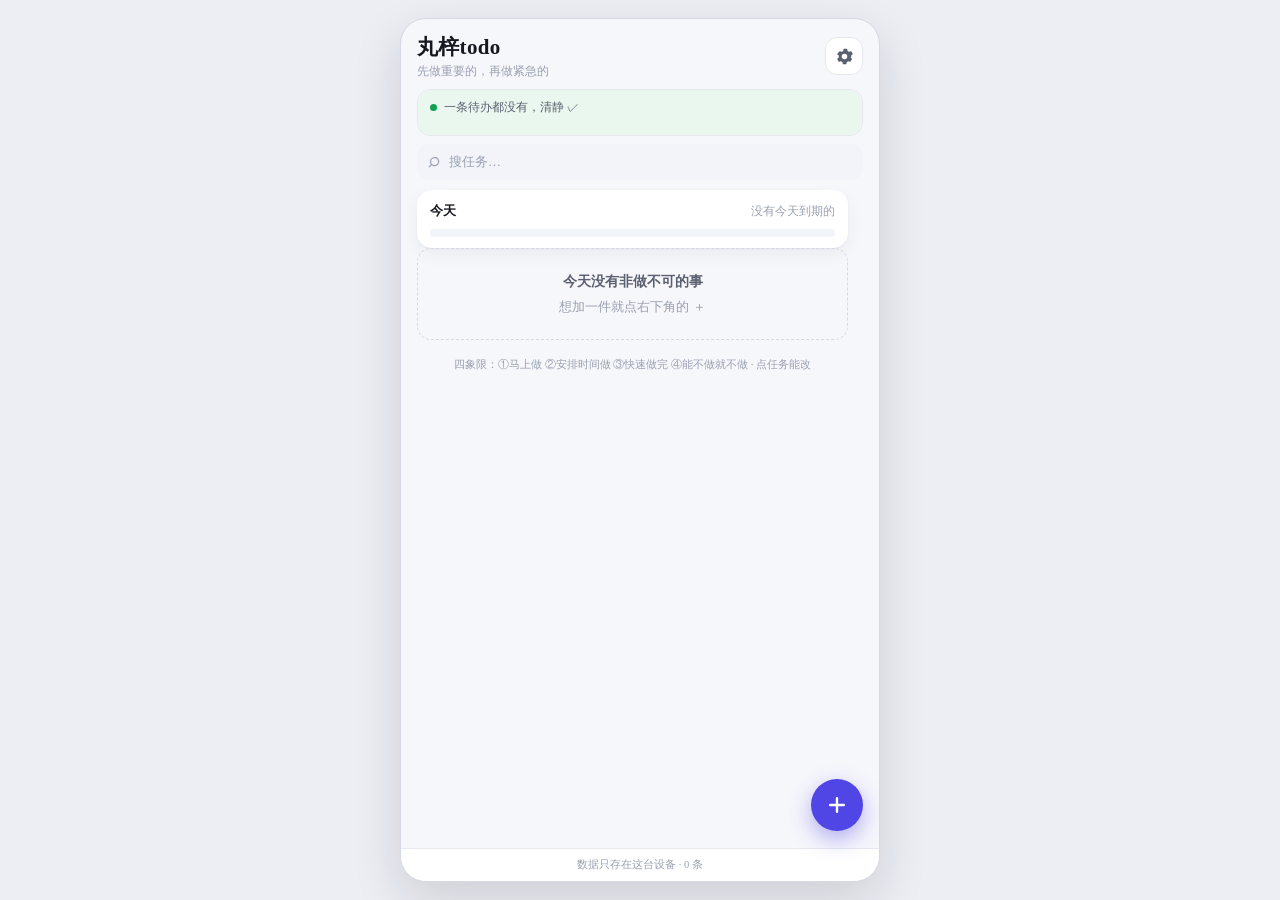
==== commit 53ded119: "今天这一屏 + 18 张新截图（并清掉旧的 13 张预览图）" ====
--- a/丸梓todo-单文件版.html
+++ b/丸梓todo-单文件版.html
@@ -346,6 +346,133 @@
   text-align: center;
 }
 
+/* ============================== 今天这一屏 ============================== */
+/* 第一屏回答"我现在要碰什么"。上面一条进度，下面按"欠着的 / 今天 / 明天 /
+   这周 / 没定时间"分组 —— 比四象限更像一张待办便条。 */
+
+.tbar {
+  padding: 12px 13px 11px;
+  border-radius: 15px;
+  background: var(--card);
+  box-shadow: var(--shadow);
+}
+
+.tbar-top {
+  display: flex;
+  align-items: baseline;
+  justify-content: space-between;
+  gap: 8px;
+}
+
+.tbar-l {
+  font-size: 13px;
+  font-weight: 700;
+  color: var(--ink);
+}
+
+.tbar-n {
+  font-size: 11.5px;
+  font-variant-numeric: tabular-nums;
+  color: var(--ink-3);
+}
+
+.tbar-track {
+  margin-top: 9px;
+  height: 8px;
+  border-radius: 999px;
+  background: var(--card-2);
+  overflow: hidden;
+}
+
+.tbar-fill {
+  display: block;
+  width: 0;
+  height: 100%;
+  border-radius: 999px;
+  background: linear-gradient(90deg, var(--accent), color-mix(in srgb, var(--accent) 55%, var(--q4)));
+  /* 宽度变化走 transition —— 勾掉一件事时看着那条进度涨上去，比瞬间跳有意思 */
+  transition: width .45s cubic-bezier(.22, .68, .32, 1);
+}
+
+.tbar-quote {
+  margin: 8px 0 0;
+  font-size: 11.5px;
+  line-height: 1.5;
+  color: var(--ink-2);
+}
+.tbar-quote:empty { display: none; }
+
+/* 今天清空了才出现的结算条 */
+.settle {
+  display: flex;
+  flex-direction: column;
+  gap: 3px;
+  margin-top: 10px;
+  padding: 12px 13px;
+  border-radius: 15px;
+  background: color-mix(in srgb, var(--good) 12%, var(--card));
+  border: 1px solid color-mix(in srgb, var(--good) 32%, transparent);
+}
+.settle-t { font-size: 12.5px; font-weight: 700; color: color-mix(in srgb, var(--good) 82%, var(--ink)); }
+.settle-s { font-size: 11.5px; line-height: 1.5; color: color-mix(in srgb, var(--good) 55%, var(--ink)); }
+
+/* 分组标题：比四象限的标题轻，像便条上的小标 */
+.tgroup { margin-top: 16px; }
+.tgroup-h {
+  display: flex;
+  align-items: baseline;
+  gap: 7px;
+  margin: 0 2px 7px;
+}
+.tgroup-t { font-size: 12px; font-weight: 700; color: var(--ink-2); }
+.tgroup-tip { font-size: 10.5px; color: var(--ink-3); }
+.tgroup-n {
+  margin-left: auto;
+  font-size: 10.5px;
+  font-variant-numeric: tabular-nums;
+  color: var(--ink-3);
+}
+
+/* 勾掉时飘上来的那句话 */
+.cheer {
+  position: fixed;
+  left: 50%;
+  bottom: calc(88px + env(safe-area-inset-bottom));
+  z-index: 60;
+  max-width: min(320px, 84vw);
+  padding: 9px 15px;
+  border-radius: 999px;
+  background: var(--ink);
+  color: var(--card);
+  font-size: 13px;
+  font-weight: 600;
+  text-align: center;
+  pointer-events: none;
+  opacity: 0;
+  transform: translate(-50%, 6px) scale(.98);
+}
+.cheer.is-pop {
+  animation: cheer-pop 1.5s cubic-bezier(.22, .68, .32, 1) forwards;
+}
+@keyframes cheer-pop {
+  0%   { opacity: 0; transform: translate(-50%, 10px) scale(.96); }
+  14%  { opacity: 1; transform: translate(-50%, 0) scale(1); }
+  72%  { opacity: 1; transform: translate(-50%, 0) scale(1); }
+  100% { opacity: 0; transform: translate(-50%, -10px) scale(1); }
+}
+/* 勾掉那一刻，勾勾自己弹一下 —— "爽感"大半来自这一下 */
+.tk-check.is-pop { animation: check-pop .42s cubic-bezier(.22, .68, .32, 1); }
+@keyframes check-pop {
+  0%   { transform: scale(1); }
+  38%  { transform: scale(1.28); }
+  100% { transform: scale(1); }
+}
+@media (prefers-reduced-motion: reduce) {
+  .cheer.is-pop, .tk-check.is-pop { animation: none; }
+  .cheer.is-pop { opacity: 1; transform: translate(-50%, 0); }
+  .tbar-fill { transition: none; }
+}
+
 /* ============================ 最近要交的 ============================ */
 
 .soon {
@@ -569,6 +696,25 @@
   font-weight: 700;
   color: var(--good);
 }
+/* 打卡行上那个「⋯」：给一条能改/能删的路（原来点哪都只是打卡） */
+.habit-more {
+  flex: 0 0 auto;
+  width: 30px; height: 30px;
+  margin-left: 1px;
+  display: grid;
+  place-items: center;
+  border: 0;
+  border-radius: 9px;
+  background: transparent;
+  color: var(--ink-3);
+  font-size: 16px;
+  font-weight: 700;
+  line-height: 1;
+  letter-spacing: 1px;
+  cursor: pointer;
+}
+.habit-more:hover,
+.habit-more:active { background: var(--card-2); color: var(--ink); }
 
 /* 小热力图 */
 .heat {
@@ -752,6 +898,18 @@
   color: var(--q1);
 }
 
+/* 设置里的开关行（勾掉时弹鼓励） */
+.sw-row {
+  display: flex;
+  align-items: center;
+  gap: 8px;
+  margin-top: 10px;
+  font-size: 12.5px;
+  color: var(--ink-2);
+  cursor: pointer;
+}
+.sw-row input { width: 17px; height: 17px; accent-color: var(--accent); margin: 0; }
+
 .in {
   width: 100%;
   padding: 10px 11px;
@@ -966,6 +1124,22 @@
 
   <main class="pane" id="pane">
     <div id="paneInner">
+
+      <section class="sec" id="secToday">
+        <div class="tbar" id="todayBar">
+          <div class="tbar-top">
+            <span class="tbar-l" id="todayBarL">今天</span>
+            <span class="tbar-n" id="todayBarN"></span>
+          </div>
+          <div class="tbar-track"><i class="tbar-fill" id="todayBarFill"></i></div>
+          <p class="tbar-quote" id="todayQuote"></p>
+        </div>
+        <div id="today"></div>
+        <div class="settle" id="settle" hidden>
+          <span class="settle-t">今天的都清完了</span>
+          <span class="settle-s" id="settleS"></span>
+        </div>
+      </section>
 
       <section class="sec" id="secSoon" hidden>
         <h2 class="sec-h">
@@ -1137,6 +1311,16 @@
     <div class="fld">
       <span class="fld-l">四象限图例</span>
       <div class="legend" id="legend"></div>
+    </div>
+
+    <div class="fld">
+      <span class="fld-l">鼓励的话</span>
+      <p class="fld-note">勾掉一件事时弹一句。写你自己的，一行一句；留空就用自带的那些。</p>
+      <textarea class="in in-area" id="cheerIn" rows="3" placeholder="例如：&#10;又干完一件，稳&#10;别急，一件一件来"></textarea>
+      <label class="sw-row">
+        <input type="checkbox" id="celebrateIn">
+        <span>勾掉时弹一句鼓励</span>
+      </label>
     </div>
 
     <div class="fld">
@@ -1261,28 +1445,70 @@
     { key: 'night', name: '暗夜', note: '深色，晚上看不刺眼' }
   ];
 
-  /* 分区视图：按四象限分开。清单视图：全部按分数排成一条。 */
+  /* 分区视图：按四象限分开。清单视图：全部按分数排成一条。
+     今天视图（focus，默认）：只有"今天要碰的"，四象限退到后台只用来排序 ——
+     这也是用户反馈"四象限太像分析工具、不像待办"之后加的第一屏。 */
   var VIEWS = [
+    { key: 'focus', name: '今天', note: '只有今天要碰的，像一张手写便条' },
     { key: 'quad', name: '分区', note: '按四象限分开，一眼看出该先碰哪件' },
     { key: 'list', name: '清单', note: '全部按急迫程度排成一条' }
   ];
+
+  /* ---------------------------------------------------------------- 鼓励 */
+  /* 勾掉一件事、或者把今天清空的时候弹出来的一句话。
+     池子分开是为了"别在清空时还夸单件事"，两个时刻的心情不一样。
+     用户可以在设置里写自己的话（写了自己的就只用自己写的）。 */
+  var CHEERS_TASK = [
+    '干得好，又少一件',
+    '搞定一件 ✓',
+    '这一下很干脆',
+    '推进了一格',
+    '记下了，继续',
+    '漂亮，下一件',
+    '这件不再压着你了',
+    '做完了就是做完了'
+  ];
+
+  var CHEERS_DAY = [
+    '今天清空了，收工 ✓',
+    '一件不剩，去玩吧',
+    '今天的你已经够好了',
+    '全清零，给自己鼓个掌',
+    '今天的单子划完了 ✓',
+    '没有欠账的一天'
+  ];
+
+  var CHEERS_STREAK = [
+    '连着 {n} 天没断 ✓',
+    '第 {n} 天了，稳住',
+    '{n} 天连续，这已经不是运气'
+  ];
+
+  /* 值得单独说一句的次数 */
+  var MILESTONES = [10, 25, 50, 100, 200, 365, 500, 1000];
+
+  /* 首页"最近要交的"区块：剩余天数 <= 这个值就顶上首页。 */
+  var SOON_DAYS = 7;
+
+  var DEFAULT_SETTINGS = {
+    theme: 'clean',
+    view: 'focus',
+    sort: 'auto',
+    soonDays: SOON_DAYS,
+    urgentDays: URGENT_DAYS,
+    /* 用户自己写的鼓励话（换行分隔）。空 = 用上面那些自带的。 */
+    cheers: '',
+    /* 勾掉时要不要弹那句庆祝（有人觉得烦） */
+    celebrate: true
+  };
+
+  var DEFAULTS = DEFAULT_SETTINGS;
 
   var SORTS = [
     { key: 'auto', name: '自动算分', note: '按 DDL 倒计时算急迫度，重要的稍加分' },
     { key: 'ddl', name: '只看 DDL', note: '严格按截止时间先后，不看重要性' },
     { key: 'created', name: '按添加时间', note: '新加的排在上面' }
   ];
-
-  /* 首页"最近要交的"区块：剩余天数 <= 这个值就顶上首页。 */
-  var SOON_DAYS = 7;
-
-  var DEFAULTS = {
-    theme: 'clean',
-    view: 'quad',
-    sort: 'auto',
-    soonDays: SOON_DAYS,
-    urgentDays: URGENT_DAYS
-  };
 
   /* 空文档。每次读写都过一遍 normalize，坏数据不会把页面搞崩。 */
   var EMPTY = {
@@ -1302,6 +1528,10 @@
     SORTS: SORTS,
     URGENT_DAYS: URGENT_DAYS,
     SOON_DAYS: SOON_DAYS,
+    CHEERS_TASK: CHEERS_TASK,
+    CHEERS_DAY: CHEERS_DAY,
+    CHEERS_STREAK: CHEERS_STREAK,
+    MILESTONES: MILESTONES,
     DEFAULTS: DEFAULTS,
     EMPTY: EMPTY
   };
@@ -1627,6 +1857,179 @@
   }
 
   /* ==================================================================
+     鼓励的话 & 今天这一屏（用户要的"激励感"）
+     ================================================================== */
+
+  /**
+   * 可以用哪些鼓励话。
+   * 用户在设置里写了（按行分隔）就【只用】他写的 —— 自己写的话被随机换成
+   * 系统自带的那句，比没有还烦人。没写就用 D 里自带的两池子。
+   */
+  function cheerPool(settings, kind) {
+    var raw = settings && typeof settings.cheers === 'string' ? settings.cheers : '';
+    var mine = [];
+    var lines = raw.split('\n');
+    for (var i = 0; i < lines.length; i++) {
+      var t = lines[i].replace(/\s+/g, ' ').trim();
+      if (t) mine.push(t.length > 40 ? t.slice(0, 40) : t);
+    }
+    if (mine.length) return mine;
+    if (kind === 'day') return D.CHEERS_DAY.slice();
+    if (kind === 'streak') return D.CHEERS_STREAK.slice();
+    return D.CHEERS_TASK.slice();
+  }
+
+  /**
+   * 挑一句鼓励。kind: 'task' | 'day' | 'streak'
+   * seed 传进来的话就是确定性的（测试里用，也保证同一件事不会因为重渲染换台词）；
+   * 不传就随机。
+   * {n} 会被替换成 n（连续天数用）。
+   */
+  function cheerFor(settings, kind, seed, n) {
+    var pool = cheerPool(settings, kind);
+    if (!pool.length) return '';
+    var idx;
+    if (typeof seed === 'number' && isFinite(seed)) {
+      idx = Math.abs(Math.round(seed)) % pool.length;
+    } else {
+      idx = Math.floor(Math.random() * pool.length) % pool.length;
+    }
+    var s = pool[idx];
+    return s.replace(/\{n\}/g, n === undefined || n === null ? '' : String(n));
+  }
+
+  /** 做到了 n 次时有没有值得单说一句的（里程碑），没有返回 '' */
+  function milestoneText(n) {
+    for (var i = 0; i < D.MILESTONES.length; i++) {
+      if (D.MILESTONES[i] === n) return '第 ' + n + ' 次打卡';
+    }
+    return '';
+  }
+
+  /**
+   * 今天这一屏要显示哪些任务。
+   * 和"四象限"的区别：四象限是给分析用的，这里只回答"我现在要碰什么"。
+   * 返回 [{ key, title, hint, items }]，空组会被丢掉。
+   */
+  function focusGroups(doc, now) {
+    var ref = startOfDay(now || new Date());
+    var open = openTasks(doc);
+    var over = [], today = [], tomorrow = [], later = [], someday = [];
+    var i;
+    for (i = 0; i < open.length; i++) {
+      var it = open[i];
+      if (isRepeat(it)) continue;              /* 日常在打卡区，不在这 */
+      var left = daysLeftOf(it, ref);
+      if (it.deadline && left !== null) {
+        if (left < 0) over.push(it);
+        else if (left === 0) today.push(it);
+        else if (left === 1) tomorrow.push(it);
+        else if (left <= 7) later.push(it);
+        else someday.push(it);
+      } else {
+        someday.push(it);
+      }
+    }
+    /* 组内按同一套算分排，保证顺序稳定、和别处一致 */
+    [over, today, tomorrow, later, someday].forEach(function (arr) {
+      arr.sort(comparator(doc.settings, ref));
+    });
+
+    var groups = [
+      { key: 'over', title: '已经欠着的', hint: '先处理这些', items: over },
+      { key: 'today', title: '今天截止', hint: '', items: today },
+      { key: 'tomorrow', title: '明天截止', hint: '今天能先做就做掉', items: tomorrow },
+      { key: 'later', title: '这周内', hint: '', items: later },
+      { key: 'someday', title: '没定时间的', hint: '有空再碰', items: someday }
+    ];
+    var out = [];
+    for (i = 0; i < groups.length; i++) if (groups[i].items.length) out.push(groups[i]);
+    return out;
+  }
+
+  /**
+   * 今天该碰的一共几件、还剩几件（进度条用）。
+   * 只算"有期限且到期日 <= 今天"的和今天标记要做的 —— 不算明天以后的，
+   * 否则进度条永远从 20% 开始，看着就泄气。
+   */
+  function todayProgress(doc, now) {
+    var ref = startOfDay(now || new Date());
+    var items = doc && doc.items ? doc.items : [];
+    var due = 0, left = 0, done = 0;
+    for (var i = 0; i < items.length; i++) {
+      var it = items[i];
+      if (isRepeat(it)) continue;
+      var leftDays = daysLeftOf(it, ref);
+      if (!it.deadline || leftDays === null || leftDays > 0) continue;
+      due++;
+      if (it.done) done++; else left++;
+    }
+    return { due: due, done: done, left: left };
+  }
+
+  /**
+   * 今天过完了吗、值不值得说一句。
+   * 返回 { n, text } —— n 是今天完成/打卡的总件数，text 是那句话（没有就 ''）。
+   */
+  function daySummary(doc, now) {
+    var ref = startOfDay(now || new Date());
+    var items = doc && doc.items ? doc.items : [];
+    var stamp = ymd(ref);
+    var doneToday = 0, checkedToday = 0, dueToday = 0, overdueLeft = 0;
+    var i;
+    for (i = 0; i < items.length; i++) {
+      var it = items[i];
+      if (isRepeat(it)) {
+        if (doneOn(it, ref)) checkedToday++;
+        continue;
+      }
+      if (it.done) {
+        /* doneAt 是时间戳；同一天算今天完成的 */
+        if (it.doneAt && ymd(new Date(it.doneAt)) === stamp) doneToday++;
+        continue;
+      }
+      var leftDays = daysLeftOf(it, ref);
+      if (it.deadline && leftDays !== null) {
+        if (leftDays < 0) overdueLeft++;
+        else if (leftDays === 0) dueToday++;
+      }
+    }
+    var n = doneToday + checkedToday;
+    var text = '';
+    if (overdueLeft === 0 && dueToday === 0 && n > 0) {
+      text = cheerFor(doc && doc.settings, 'day', n);
+    }
+    return { n: n, doneToday: doneToday, checkedToday: checkedToday, dueToday: dueToday, overdueLeft: overdueLeft, text: text };
+  }
+
+  /**
+   * 连着多少天有"完成记录"（完成任务或打卡）。今天还没做就从昨天算，
+   * 不然早上一睁眼就显示 0，像被清零了。
+   */
+  function doneStreak(doc, now) {
+    var ref = startOfDay(now || new Date());
+    var items = doc && doc.items ? doc.items : [];
+    function activeOn(day) {
+      var stamp = ymd(day);
+      for (var i = 0; i < items.length; i++) {
+        var it = items[i];
+        if (it.log && it.log.indexOf(stamp) >= 0) return true;
+        if (it.doneAt && ymd(new Date(it.doneAt)) === stamp) return true;
+      }
+      return false;
+    }
+    var start = activeOn(ref) ? ref : addDays(ref, -1);
+    var n = 0;
+    var cursor = start;
+    for (var k = 0; k < 3650; k++) {
+      if (!activeOn(cursor)) break;
+      n++;
+      cursor = addDays(cursor, -1);
+    }
+    return n;
+  }
+
+  /* ==================================================================
      规范化（坏数据不许把页面搞崩）
      ================================================================== */
 
@@ -1699,7 +2102,9 @@
       view: D.DEFAULTS.view,
       sort: D.DEFAULTS.sort,
       soonDays: D.DEFAULTS.soonDays,
-      urgentDays: D.DEFAULTS.urgentDays
+      urgentDays: D.DEFAULTS.urgentDays,
+      cheers: D.DEFAULTS.cheers,
+      celebrate: D.DEFAULTS.celebrate
     };
     if (!raw || typeof raw !== 'object') return out;
     if (THEME_KEYS.indexOf(raw.theme) >= 0) out.theme = raw.theme;
@@ -1709,6 +2114,18 @@
     if (sd >= 1 && sd <= 60) out.soonDays = sd;
     var ud = Math.round(Number(raw.urgentDays));
     if (ud >= 0 && ud <= 30) out.urgentDays = ud;
+    /* 自己写的鼓励话：只留非空行，每行截 40 字，最多 20 行 */
+    if (typeof raw.cheers === 'string') {
+      var keep = [];
+      var lines = raw.cheers.split('\n');
+      for (var i = 0; i < lines.length && keep.length < 20; i++) {
+        var t = lines[i].replace(/\s+/g, ' ').trim();
+        if (t) keep.push(t.length > 40 ? t.slice(0, 40) : t);
+      }
+      out.cheers = keep.join('\n');
+    }
+    /* 只认真正的布尔值：'false' 这种字符串不能被当成 true */
+    if (typeof raw.celebrate === 'boolean') out.celebrate = raw.celebrate;
     return out;
   }
 
@@ -2065,6 +2482,11 @@
     openTasks: openTasks, doneTasks: doneTasks, habits: habits,
     overdueTasks: overdueTasks, soonTasks: soonTasks, search: search, stats: stats,
 
+    /* 鼓励 & 今天这一屏 */
+    cheerPool: cheerPool, cheerFor: cheerFor, milestoneText: milestoneText,
+    focusGroups: focusGroups, todayProgress: todayProgress,
+    daySummary: daySummary, doneStreak: doneStreak,
+
     /* 文案 */
     fmtMd: fmtMd, whenText: whenText, deadlineText: deadlineText,
     countdownText: countdownText, quadrantName: quadrantName
@@ -2113,6 +2535,7 @@
   [
     'storageWarn', 'storageWarnText', 'hdSub', 'btnSheet', 'tick', 'tickDot', 'tickText', 'tickBars',
     'searchIn', 'searchX', 'pane', 'paneInner', 'hint', 'ftCount',
+    'secToday', 'todayBar', 'todayBarL', 'todayBarN', 'todayBarFill', 'todayQuote', 'today', 'settle', 'settleS',
     'secSoon', 'soon', 'soonN', 'secHabit', 'habits', 'habitN', 'heatWrap', 'heat',
     'secQuad', 'quads', 'secSearchResult', 'searchHits',
     'secDone', 'doneHead', 'doneN', 'doneTri', 'doneList',
@@ -2122,7 +2545,7 @@
     'edEveryN', 'repNote', 'edErr', 'edSave', 'edToggle', 'edDel',
     'setMask', 'set', 'setClose', 'themeChips', 'viewChips', 'sortChips', 'sortNote',
     'urgentChips', 'legend', 'bkExport', 'bkCopy', 'bkText', 'bkPick', 'bkMerge', 'bkReplace',
-    'bkFile', 'bkMsg', 'setDone'
+    'bkFile', 'bkMsg', 'cheerIn', 'celebrateIn', 'setDone'
   ].forEach(function (id) { el[id] = document.getElementById(id); });
 
   /**
@@ -2158,7 +2581,9 @@
       view: state.doc.settings.view,
       sort: state.doc.settings.sort,
       urgentDays: state.doc.settings.urgentDays,
-      soonDays: state.doc.settings.soonDays
+      soonDays: state.doc.settings.soonDays,
+      cheers: state.doc.settings.cheers,
+      celebrate: state.doc.settings.celebrate
     };
   }
 
@@ -2244,6 +2669,7 @@
     var now = nowDate();
     renderHeader();
     renderTick(now);
+    renderToday(now);
     renderSoon(now);
     renderHabits(now);
     renderQuads(now);
@@ -2251,6 +2677,11 @@
     renderDone(now);
     renderFooter();
     paintSheet();
+    /* 抽屉里的 chip、鼓励话文本框、庆祝开关都跟着设置走。
+       放在 render 的最后，是因为任何一次 commit 都会走到这里 —— 以前只在
+       setSetting 里单独调，结果【从别处】改设置时（比如恢复备份、测试里直接
+       setSetting）文本框就不跟着更新，抽屉里显示的还是上一份设置。 */
+    paintChips();
   }
 
   function renderHeader() {
@@ -2269,7 +2700,26 @@
     var text = '';
     var cls = '';
 
-    if (overdue.length) {
+    /* 顶部那个小格条。【不能】用"完成率"来标格子：没填 DDL 的任务永远算不完，
+       格子会一直停在个位数，看着就像自己没干活。所以改成"清了多少件"——
+       清掉一件亮一格，很快就能看到回报。上限按全部任务数来（最多 20 格），
+       任务多的时候一格值好几件，数字仍然是准的。 */
+    var capTotal = st.open + st.done + st.habits;
+    var cap = capTotal > 0 ? Math.min(20, capTotal) : 0;
+    var onCells = cap ? Math.max(1, Math.round(cap * (st.done + st.checkedToday) / capTotal)) : 0;
+    var html = '';
+    for (var i = 0; i < cap; i++) html += '<i class="' + (i < onCells ? 'on' : '') + '"></i>';
+    el.tickBars.innerHTML = html;
+
+    /* 顺序有讲究：什么都没欠着的时候，先给"今天做了多少"的反馈；
+       只要还有逾期/今天到期的，就先说这件事 —— 报喜不能把欠账盖掉。 */
+    var sum = C.daySummary(state.doc, now);
+    var dayTop = C.todayProgress(state.doc, now);
+    var debt = overdue.length + dayTop.left;
+    if (debt === 0 && sum.n > 0) {
+      text = '今天该做的都清了，一共 ' + sum.n + ' 件 ✓';
+      cls = 'is-good';
+    } else if (overdue.length) {
       var worst = overdue[0];
       text = '<b>' + esc(worst.title) + '</b> 已经逾期 ' + (-C.daysLeftOf(worst, now)) + ' 天' +
         (overdue.length > 1 ? '（还有 ' + (overdue.length - 1) + ' 件逾期的）' : '');
@@ -2294,14 +2744,111 @@
 
     el.tick.className = 'tick' + (cls ? ' ' + cls : '');
     el.tickText.innerHTML = text;
-
-    /* 进度条：每一格是一件没做完的事，做完的格子亮起来 */
-    var total = st.open + st.done + st.habits;
-    var cells = Math.min(20, Math.max(0, total));
-    var onCells = total ? Math.round(cells * ((st.done + st.checkedToday) / total)) : 0;
+  }
+
+  /* ------------------------------------------------------ 今天这一屏 */
+
+  /**
+   * 第一屏：进度 + "今天要碰的"分组 + 清空后的结算条。
+   * 只有 view === 'focus' 时才占地方 —— 另外两个视图（分区/清单）是"看全局"
+   * 用的，不需要这条进度。
+   */
+  function renderToday(now) {
+    if (state.doc.settings.view !== 'focus') {
+      el.secToday.hidden = true;
+      el.today.innerHTML = '';
+      return;
+    }
+    el.secToday.hidden = false;
+
+    var pr = C.todayProgress(state.doc, now);
+    var total = pr.due;
+    var pct = total ? Math.round((pr.done / total) * 100) : 0;
+
+    el.todayBarL.textContent = '今天';
+    if (!total) {
+      el.todayBarN.textContent = '没有今天到期的';
+    } else if (pr.left === 0) {
+      el.todayBarN.textContent = total + ' / ' + total + ' ✓';
+    } else {
+      el.todayBarN.textContent = pr.done + ' / ' + total + '，还剩 ' + pr.left + ' 件';
+    }
+    el.todayBarFill.style.width = pct + '%';
+
+    /* 进度条下面那句：先把今天清空的话说出来，不然给一句鼓励 */
+    var sum = C.daySummary(state.doc, now);
+    var streak = C.doneStreak(state.doc, now);
+    var quote = '';
+    if (total && pr.left === 0) {
+      quote = '今天的到期任务全清了 ✓';
+    } else if (pr.left > 0) {
+      quote = '还有 ' + pr.left + ' 件今天要碰';
+    } else if (streak >= 2) {
+      quote = C.cheerFor(state.doc.settings, 'streak', streak, streak);
+    }
+    el.todayQuote.textContent = quote;
+
+    /* 结算条：今天该做的都清了、而且今天确实做了点什么，才亮 */
+    var settled = total > 0 && pr.left === 0 && sum.n > 0;
+    el.settle.hidden = !settled;
+    if (settled) {
+      el.settleS.textContent = '今天完成了 ' + sum.n + ' 件' +
+        (streak >= 2 ? ' · 连着 ' + streak + ' 天没断' : '') +
+        (sum.text ? '。' + sum.text : '');
+    }
+
+    var groups = C.focusGroups(state.doc, now);
+    if (!groups.length) {
+      el.today.innerHTML = '<div class="empty"><b>今天没有非做不可的事</b>想加一件就点右下角的 ＋</div>';
+      return;
+    }
     var html = '';
-    for (var i = 0; i < cells; i++) html += '<i class="' + (i < onCells ? 'on' : '') + '"></i>';
-    el.tickBars.innerHTML = html;
+    for (var i = 0; i < groups.length; i++) {
+      var g = groups[i];
+      html += '<div class="tgroup">' +
+        '<h3 class="tgroup-h">' +
+        '<span class="tgroup-t">' + esc(g.title) + '</span>' +
+        (g.hint ? '<span class="tgroup-tip">' + esc(g.hint) + '</span>' : '') +
+        '<span class="tgroup-n">' + g.items.length + '</span>' +
+        '</h3>';
+      for (var j = 0; j < g.items.length; j++) html += taskHtml(g.items[j], now);
+      html += '</div>';
+    }
+    el.today.innerHTML = html;
+  }
+
+  /**
+   * 勾掉一件事时的"爽感"：勾勾弹一下 + 飘上来一句鼓励。
+   * 不管当前在哪个视图都弹（分区/清单里勾掉也是同一件事）。
+   */
+  function celebrateCheck(id) {
+    if (!state.doc.settings.celebrate) return;
+    var btn = el.pane.querySelector('[data-check="' + id + '"]');
+    if (btn) {
+      btn.classList.remove('is-pop');
+      /* 强制重排一次，否则连续勾两件时第二次不会重新播动画 */
+      void btn.offsetWidth;
+      btn.classList.add('is-pop');
+    }
+    cheerPop(C.cheerFor(state.doc.settings, 'task', id, 0));
+  }
+
+  function cheerPop(text) {
+    if (!text) return;
+    /* 一次只留一条：连勾两件时，旧那句还挂在页面上会让"飘一句"变成"叠两句" */
+    var old = document.querySelectorAll('.cheer');
+    for (var k = 0; k < old.length; k++) {
+      if (old[k].parentNode) old[k].parentNode.removeChild(old[k]);
+    }
+    var node = document.createElement('div');
+    node.className = 'cheer';
+    node.textContent = text;
+    document.body.appendChild(node);
+    void node.offsetWidth;
+    node.classList.add('is-pop');
+    window.setTimeout(function () {
+      if (node.parentNode) node.parentNode.removeChild(node);
+    }, 1600);
   }
 
   /* ------------------------------------------------------ 最近要交的 */
@@ -2364,6 +2911,8 @@
         (streak >= 2 ? '<span>连着 ' + streak + ' 次了</span>' : '') +
         '</div></div>' +
         '<div class="habit-streak"><b>' + streak + '</b>连续</div>' +
+        /* 打卡行原来点哪儿都是打卡，改不了也删不掉 —— 给一个明确的入口 */
+        '<button class="habit-more" type="button" data-habit-edit="' + h.id + '" aria-label="改这条日常" title="改这条日常">⋯</button>' +
         '</div>';
     }
     el.habits.innerHTML = html;
@@ -2393,6 +2942,13 @@
   /* --------------------------------------------------------- 四象限 */
 
   function renderQuads(now) {
+    /* 今天视图下四象限不在这屏上：那一屏只回答"现在碰什么"，
+       把 4 个象限一起堆上来又会变回分析工具。 */
+    if (state.doc.settings.view === 'focus') {
+      el.secQuad.hidden = true;
+      el.quads.innerHTML = '';
+      return;
+    }
     if (state.doc.settings.view === 'list') { renderFlat(now); return; }
     var groups = C.byQuadrant(state.doc, now);
     var html = '';
@@ -2570,12 +3126,23 @@
     if (!out) return false;
     state.doc = out;
     save();
+    /* 任何改动都过一遍 applyTheme：设置里的主题、以及备份恢复带进来的主题，
+       都可能在这一步变掉。放在这儿就不用每个调用点自己记得调。 */
+    applyTheme();
     render();
     return true;
   }
 
   function toggleItem(id) {
-    commit(function () { return (C.toggle(state.doc, id, nowDate()) || {}).doc || null; });
+    var checked = false;
+    var changed = commit(function () {
+      var out = C.toggle(state.doc, id, nowDate());
+      if (!out) return null;
+      checked = !!out.checked;
+      return out.doc;
+    });
+    /* 只有"勾上了"才道喜：取消勾选、或者点已完成的再取消，都不该夸 */
+    if (changed && checked) celebrateCheck(id);
   }
 
   /* ================================================================ 弹层 */
@@ -2778,6 +3345,27 @@
     el.legend.innerHTML = D.QUADRANTS.map(function (q) {
       return '<div class="lg ' + q.key + '"><i></i><span>' + q.no + ' ' + esc(q.title) + '</span><span class="lg-help">' + esc(q.advice) + '</span></div>';
     }).join('');
+    /* 自己写的鼓励话 + 庆祝开关。注意：这里【不要】在用户正在输入时覆盖 textarea
+       —— 光标会跳到最后。只在还没聚焦的时候同步。 */
+    if (document.activeElement !== el.cheerIn) el.cheerIn.value = s.cheers || '';
+    el.celebrateIn.checked = s.celebrate !== false;
+  }
+
+  /**
+   * 改设置。走 normalizeSettings 过一遍，所以坏值（比如 cheers 传了数字）
+   * 会退回默认，而不是塞进 doc 里等着别处炸。
+   */
+  function setSetting(patch) {
+    var merged = {};
+    var s = state.doc.settings;
+    for (var k in s) if (Object.prototype.hasOwnProperty.call(s, k)) merged[k] = s[k];
+    for (var k2 in patch) if (Object.prototype.hasOwnProperty.call(patch, k2)) merged[k2] = patch[k2];
+    commit(function () { return withSettings(state.doc, merged); });
+  }
+
+  /** 原文档 + 新设置（过一遍 normalize）→ 新文档 */
+  function withSettings(doc, rawSettings) {
+    return C.normalize({ version: 1, seq: doc.seq, items: doc.items, settings: rawSettings });
   }
 
   function applyTheme() {
@@ -2791,15 +3379,6 @@
     if (key === 'paper') return '#fbf6ee';
     if (key === 'night') return '#101218';
     return '#f6f7fb';
-  }
-
-  function setSetting(patch) {
-    var s = state.doc.settings;
-    for (var k in patch) if (Object.prototype.hasOwnProperty.call(patch, k)) s[k] = patch[k];
-    save();
-    applyTheme();
-    paintChips();
-    render();
   }
 
   /* ================================================================ 备份 */
@@ -2976,6 +3555,13 @@
       if (node) {
         ev.stopPropagation();
         toggleItem(+node.getAttribute('data-check'));
+        return;
+      }
+      /* 打卡行上的「⋯」要排在整行 data-habit 之前判，否则点它只会打卡 */
+      var more = t.closest ? t.closest('[data-habit-edit]') : null;
+      if (more) {
+        ev.stopPropagation();
+        openEdit(+more.getAttribute('data-habit-edit'));
         return;
       }
       var hit = t.closest ? t.closest('[data-habit]') : null;
@@ -3095,6 +3681,19 @@
       setSetting({ urgentDays: +c.getAttribute('data-urgent') });
     });
 
+    /* 自己写的鼓励话：在 change（离开输入框或回车）时存。
+       这里【不】走 setSetting —— 那会 render() 一整屏，虽然文字不丢但没必要；
+       鼓励话只影响下次弹什么，页面上没有它的位置。 */
+    el.cheerIn.addEventListener('change', function () {
+      var next = withSettings(state.doc, Object.assign({}, state.doc.settings, { cheers: el.cheerIn.value }));
+      state.doc = next;
+      save();
+      paintChips();
+    });
+    el.celebrateIn.addEventListener('change', function () {
+      setSetting({ celebrate: !!el.celebrateIn.checked });
+    });
+
     /* 备份 */
     el.bkExport.addEventListener('click', bkExport);
     el.bkCopy.addEventListener('click', bkCopy);
@@ -3138,9 +3737,8 @@
     probeStorage();
     load();
     applyTheme();
-    paintChips();
     paintWarn();
-    render();
+    render();          /* 里面会 paintChips */
     bind();
     lastKey = '';
     tick();
@@ -3191,6 +3789,8 @@
     openSheet: openSheet,
     closeSheet: closeSheet,
     setSetting: setSetting,
+    celebrateCheck: celebrateCheck,
+    cheerPop: cheerPop,
     makeBackup: makeBackup,
     parseBackup: parseBackup,
     bkRestore: bkRestore,
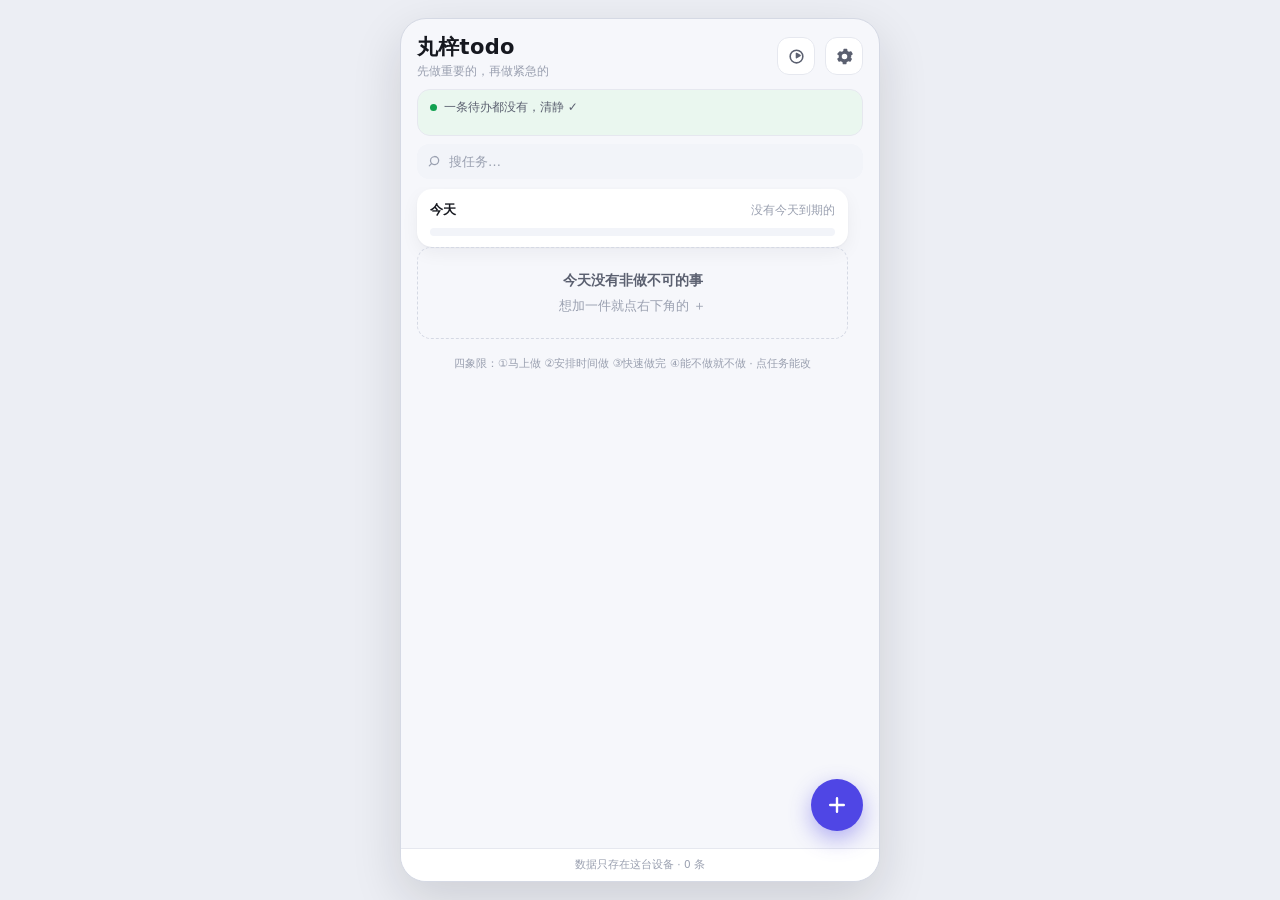
==== commit 62d734d6: "每件事花了多久：整屏专注计时 + 日常打卡累计" ====
--- a/丸梓todo-单文件版.html
+++ b/丸梓todo-单文件版.html
@@ -42,6 +42,16 @@
   height: 100%;
 }
 
+/* 字体栈放在变量里，方便以后换。
+   注意：`font-family` 不能写成 var(--某变量) 而那个变量又不存在 ——
+   那会让整条声明失效，浏览器退回默认字体（中文可能是宋体），看起来像"样式没生效"。
+   之前这里就是 var(--font-ui) 而 --font-ui 从来没定义过。 */
+:root {
+  --font-ui: -apple-system, BlinkMacSystemFont, "SF Pro SC", "PingFang SC",
+             "Hiragino Sans GB", "Microsoft YaHei", "Noto Sans SC", "Source Han Sans SC",
+             system-ui, "Segoe UI", Roboto, sans-serif;
+}
+
 body {
   background: var(--page-bg);
   color: var(--ink);
@@ -204,6 +214,17 @@
   cursor: pointer;
 }
 .icon-btn:active { transform: scale(.96); }
+/* 正在计时：图标按钮点起来（呼吸式），一眼能看出"还在走" */
+.icon-btn.is-timing {
+  background: var(--accent);
+  border-color: var(--accent);
+  color: #fff;
+  animation: btn-pulse 2.4s ease-in-out infinite;
+}
+@keyframes btn-pulse {
+  0%, 100% { box-shadow: 0 0 0 0 color-mix(in srgb, var(--accent) 55%, transparent); }
+  50%      { box-shadow: 0 0 0 7px color-mix(in srgb, var(--accent) 0%, transparent); }
+}
 
 /* ================================ 提示条 ================================ */
 
@@ -647,6 +668,27 @@
 }
 .tk-done-when { color: var(--good); }
 
+/* 任务行上的"这件事花过多久" */
+.tk-time {
+  display: inline-flex;
+  align-items: center;
+  gap: 3px;
+  padding: 1px 5px;
+  border-radius: 5px;
+  background: color-mix(in srgb, var(--accent) 10%, var(--card));
+  color: color-mix(in srgb, var(--accent) 82%, var(--ink));
+  font-variant-numeric: tabular-nums;
+}
+.tk-time.is-running {
+  background: var(--accent);
+  color: #fff;
+  animation: time-blink 2s ease-in-out infinite;
+}
+@keyframes time-blink {
+  0%, 100% { opacity: 1; }
+  50%      { opacity: .62; }
+}
+
 /* ============================== 日常打卡 ============================== */
 
 .habit {
@@ -749,6 +791,13 @@
 .heat-cell.due { background: color-mix(in srgb, var(--good) 16%, var(--card-2)); }
 .heat-cell.lv1 { background: color-mix(in srgb, var(--good) 52%, var(--card-2)); }
 .heat-cell.lv2 { background: var(--good); }
+/* 时长热力：在"打过卡"这个底子上，按当天累计分钟再压深一层。
+   用户要的是"热力图按分钟上色"，但完全按分钟重做会把"哪天打过卡"这个
+   信息弄丢 —— 所以是叠加，不是替换。 */
+.heat-cell.t1 { filter: brightness(.9); }
+.heat-cell.t2 { filter: brightness(.8) saturate(1.15); }
+.heat-cell.t3 { filter: brightness(.7) saturate(1.3); }
+.heat-cell.t4 { filter: brightness(.6) saturate(1.45); }
 .heat-cell.future { opacity: .4; }
 .heat-legend .heat-cell { width: 9px; aspect-ratio: auto; height: 9px; }
 
@@ -1081,6 +1130,194 @@
   padding: 0 1px;
 }
 
+/* ============================== 计时 / 专注 ============================== */
+/* 整屏盖住。开的时候别的什么都看不见，只有这一件事和一个大数字。 */
+
+.focus {
+  position: fixed;
+  inset: 0;
+  z-index: 70;
+  display: flex;
+  flex-direction: column;
+  padding: calc(14px + env(safe-area-inset-top)) 20px calc(22px + env(safe-area-inset-bottom));
+  background: var(--app-bg);
+}
+
+.focus-top {
+  display: flex;
+  align-items: center;
+  justify-content: space-between;
+  flex: 0 0 auto;
+}
+.focus-x { margin-left: -6px; }
+.focus-kicker {
+  font-size: 11.5px;
+  letter-spacing: .08em;
+  color: var(--ink-3);
+}
+
+.focus-main {
+  flex: 1 1 auto;
+  display: flex;
+  flex-direction: column;
+  align-items: center;
+  justify-content: center;
+  gap: 10px;
+  text-align: center;
+  min-height: 0;
+}
+.focus-task {
+  margin: 0;
+  max-width: 100%;
+  font-size: 17px;
+  font-weight: 700;
+  line-height: 1.45;
+  color: var(--ink);
+  word-break: break-word;
+}
+.focus-elapsed {
+  margin: 4px 0 0;
+  font-size: 62px;
+  font-weight: 300;
+  line-height: 1;
+  letter-spacing: .02em;
+  font-variant-numeric: tabular-nums;
+  color: var(--ink);
+}
+.focus-hint {
+  margin: 6px 0 0;
+  font-size: 11.5px;
+  line-height: 1.6;
+  color: var(--ink-3);
+}
+
+.focus-foot {
+  flex: 0 0 auto;
+  display: flex;
+  flex-direction: column;
+  gap: 12px;
+  align-items: center;
+}
+.focus-stop {
+  width: 100%;
+  padding: 15px;
+  font-size: 15px;
+  border-radius: 15px;
+}
+.focus-links {
+  display: flex;
+  gap: 8px;
+}
+.link-btn {
+  padding: 7px 12px;
+  border: 1px solid var(--line);
+  border-radius: 10px;
+  background: transparent;
+  color: var(--ink-2);
+  font: inherit;
+  font-size: 12.5px;
+  cursor: pointer;
+}
+.link-btn:active { background: var(--card-2); }
+
+/* 选哪一件：盖在专注屏上面 */
+.focus-pick {
+  position: absolute;
+  inset: 0;
+  display: flex;
+  flex-direction: column;
+  gap: 10px;
+  padding: calc(16px + env(safe-area-inset-top)) 18px calc(18px + env(safe-area-inset-bottom));
+  background: var(--app-bg);
+}
+.focus-pick-h {
+  margin: 0 0 4px;
+  font-size: 13px;
+  font-weight: 700;
+  color: var(--ink-2);
+}
+.focus-pick-list {
+  flex: 1 1 auto;
+  overflow-y: auto;
+  -webkit-overflow-scrolling: touch;
+  display: flex;
+  flex-direction: column;
+  gap: 7px;
+}
+.focus-pick-item {
+  display: block;
+  width: 100%;
+  padding: 13px 14px;
+  border: 1px solid var(--line);
+  border-left: 3px solid var(--accent);
+  border-radius: 12px;
+  background: var(--card);
+  font: inherit;
+  font-size: 13.5px;
+  color: var(--ink);
+  text-align: left;
+  cursor: pointer;
+}
+.focus-pick-item:active { background: var(--card-2); }
+.focus-pick-item .pi-when {
+  display: block;
+  margin-top: 3px;
+  font-size: 10.5px;
+  color: var(--ink-3);
+}
+.focus-pick-x { flex: 0 0 auto; width: 100%; }
+
+/* 计时记录：一条一段 */
+.sk-row {
+  display: flex;
+  align-items: center;
+  gap: 9px;
+  padding: 9px 10px;
+  margin-bottom: 6px;
+  border: 1px solid var(--line);
+  border-radius: 11px;
+  background: var(--card);
+}
+.sk-when { flex: 1 1 auto; min-width: 0; font-size: 11.5px; color: var(--ink-2); }
+.sk-when b { display: block; font-size: 10.5px; font-weight: 400; color: var(--ink-3); }
+.sk-len {
+  flex: 0 0 auto;
+  font-size: 12px;
+  font-variant-numeric: tabular-nums;
+  color: color-mix(in srgb, var(--accent) 82%, var(--ink));
+}
+.sk-edit, .sk-del {
+  flex: 0 0 auto;
+  width: 28px; height: 28px;
+  display: grid; place-items: center;
+  border: 1px solid var(--line);
+  border-radius: 8px;
+  background: transparent;
+  color: var(--ink-2);
+  font: inherit;
+  font-size: 13px;
+  cursor: pointer;
+}
+.sk-del { color: var(--q1); }
+.sk-empty {
+  padding: 22px 12px;
+  font-size: 12px;
+  line-height: 1.7;
+  color: var(--ink-3);
+  text-align: center;
+}
+
+/* 打断：打卡区里"累计"那行 */
+.habit-time {
+  font-size: 10px;
+  color: var(--ink-3);
+  font-variant-numeric: tabular-nums;
+}
+.habit-time b {
+  font-weight: 600;
+  color: color-mix(in srgb, var(--accent) 78%, var(--ink));
+}
+
 /* 很窄的屏（iPhone SE 一代之类）：把次要信息收掉，别挤成两行 */
 @media (max-width: 340px) {
   .hd h1 { font-size: 19px; }
@@ -1103,6 +1340,9 @@
       <h1>丸梓todo</h1>
       <p class="hd-sub" id="hdSub">先做重要的，再做紧急的</p>
     </div>
+    <button class="icon-btn" id="btnTimer" type="button" aria-label="计时">
+      <svg viewBox="0 0 24 24" width="19" height="19" aria-hidden="true"><path d="M12 3a9 9 0 1 1 0 18 9 9 0 0 1 0-18Zm0 2a7 7 0 1 0 0 14 7 7 0 0 0 0-14Zm-1 3.2a1 1 0 0 1 1.5-.87l4.4 2.6a1 1 0 0 1 0 1.73l-4.4 2.6A1 1 0 0 1 11 13.4V8.2Z" fill="currentColor"/></svg>
+    </button>
     <button class="icon-btn" id="btnSheet" type="button" aria-label="设置">
       <svg viewBox="0 0 24 24" width="19" height="19" aria-hidden="true"><path d="M12 15.5a3.5 3.5 0 1 1 0-7 3.5 3.5 0 0 1 0 7Zm8.4-2.3.1-1.2-.1-1.2 1.7-1.3a.8.8 0 0 0 .2-1l-1.6-2.8a.8.8 0 0 0-.9-.4l-2 .8a8.6 8.6 0 0 0-2-1.2l-.3-2.1a.8.8 0 0 0-.8-.7h-3.2a.8.8 0 0 0-.8.7l-.3 2.1c-.7.3-1.4.7-2 1.2l-2-.8a.8.8 0 0 0-.9.4L2.9 8.5a.8.8 0 0 0 .2 1l1.7 1.3-.1 1.2.1 1.2-1.7 1.3a.8.8 0 0 0-.2 1l1.6 2.8c.2.3.5.5.9.4l2-.8c.6.5 1.3.9 2 1.2l.3 2.1c0 .4.4.7.8.7h3.2c.4 0 .7-.3.8-.7l.3-2.1c.7-.3 1.4-.7 2-1.2l2 .8c.4.1.7 0 .9-.4l1.6-2.8a.8.8 0 0 0-.2-1l-1.7-1.3Z" fill="currentColor"/></svg>
     </button>
@@ -1342,6 +1582,52 @@
 
     <div class="btn-row btn-row-end">
       <button class="btn btn-primary" id="setDone" type="button">完成</button>
+    </div>
+  </div>
+</section>
+
+<!-- 计时：整屏专注。开的时候别人看不见，只有这一件事和一个大数字。 -->
+<div class="focus" id="focus" hidden aria-label="计时">
+  <div class="focus-top">
+    <button class="x-btn focus-x" id="focusClose" type="button" aria-label="收起来">×</button>
+    <span class="focus-kicker" id="focusKicker">正在做</span>
+  </div>
+
+  <div class="focus-main">
+    <p class="focus-task" id="focusTask">—</p>
+    <p class="focus-elapsed" id="focusElapsed">00:00</p>
+    <p class="focus-hint" id="focusHint"></p>
+  </div>
+
+  <div class="focus-foot">
+    <button class="btn btn-primary focus-stop" id="focusStop" type="button">做完了</button>
+    <div class="focus-links">
+      <button class="link-btn" id="focusSwitch" type="button">换一件事</button>
+      <button class="link-btn" id="focusHistory" type="button">记录</button>
+    </div>
+  </div>
+
+  <!-- 选哪一件（没有在计时、或者点了"换一件事"时出现） -->
+  <div class="focus-pick" id="focusPick" hidden>
+    <p class="focus-pick-h">计哪一件？</p>
+    <div class="focus-pick-list" id="focusPickList"></div>
+    <button class="btn btn-soft focus-pick-x" id="focusPickClose" type="button">先不计</button>
+  </div>
+</div>
+
+<!-- 计时记录：每一段的开始/时长，能改能删 -->
+<div class="mask" id="skMask" hidden></div>
+<section class="sheet" id="sessions" hidden aria-label="计时记录">
+  <div class="sheet-grip"></div>
+  <div class="sheet-body">
+    <div class="sheet-head">
+      <h2 id="skTitle">计时记录</h2>
+      <button class="x-btn" id="skClose" type="button" aria-label="关闭">×</button>
+    </div>
+    <div id="skList"></div>
+    <p class="fld-note" id="skNote">点一条可以改长短。计时是 5 秒以下不记的 —— 手滑点一下不该留一条。</p>
+    <div class="btn-row btn-row-end">
+      <button class="btn btn-soft" id="skDone" type="button">完成</button>
     </div>
   </div>
 </section>
@@ -1843,11 +2129,24 @@
         /* 比"今天"晚就算未来。直接比 Date，别用 daysBetween —— 那个是"整天差"，
            会把今天也算成 0，语义上不够清楚。 */
         var future = day.getTime() > ref.getTime();
+        /* 这一天在习惯上花了多少时间。计时按【开始时刻】归天，
+           跟 byDay() 的规则一致，不然跨零点的那一段会劈成两半。 */
+        var key = ymd(day);
+        var ms = 0;
+        for (var t = 0; t < habits.length; t++) {
+          var ss = habits[t].sessions || [];
+          for (var q = 0; q < ss.length; q++) {
+            if (ymd(new Date(ss[q].start)) === key) ms += ss[q].ms;
+          }
+        }
         days.push({
-          date: ymd(day),
+          date: key,
           level: hits.length ? (day.getTime() === ref.getTime() ? 2 : 1) : 0,
           due: due,
           future: future,
+          ms: ms,
+          /* 时长热力：0 = 没做，1..4 = 越来越久（10 分钟 / 半小时 / 1 小时 / 2 小时以上） */
+          tlvl: ms <= 0 ? 0 : (ms < 10 * 60000 ? 1 : ms < 30 * 60000 ? 2 : ms < 60 * 60000 ? 3 : 4),
           hits: hits
         });
       }
@@ -2030,6 +2329,209 @@
   }
 
   /* ==================================================================
+     计时（每件事做了多久 / 日常打卡累计）
+     ================================================================== */
+
+  /* 一条计时记录的时长上限：24 小时。超过就当是"忘了停"，截平。
+     （真有人一件小事做 24 小时吗？没有。但"忘了停"一觉睡醒是很常见的。） */
+  var SESSION_CAP_MS = 24 * 3600 * 1000;
+  /* 小于 5 秒的不记 —— 手滑点一下也会产生一条，攒多了全是噪音 */
+  var SESSION_MIN_MS = 5 * 1000;
+
+  /** 毫秒 → '1 小时 12 分' / '12 分 30 秒' / '45 秒'。传 0 返回 ''。 */
+  function fmtDuration(ms) {
+    var n = Math.round(Number(ms));
+    if (!(n > 0)) return '';
+    var totalSec = Math.floor(n / 1000);
+    var h = Math.floor(totalSec / 3600);
+    var m = Math.floor((totalSec % 3600) / 60);
+    var s = totalSec % 60;
+    if (h > 0) return h + ' 小时' + (m > 0 ? ' ' + m + ' 分' : '');
+    /* 分钟数小的时候把秒也带上（"12 分 30 秒"比"12 分"更有实感），
+       过了一刻钟就只说分钟 —— 那时候秒已经不重要了。 */
+    if (m > 0) return m + ' 分' + (s >= 1 && m < 15 ? ' ' + s + ' 秒' : '');
+    return s + ' 秒';
+  }
+
+  /** 专注屏上用的大字：'01:12:05' / '12:05'。 */
+  function fmtClock(ms) {
+    var totalSec = Math.max(0, Math.floor(Number(ms) / 1000));
+    var h = Math.floor(totalSec / 3600);
+    var m = Math.floor((totalSec % 3600) / 60);
+    var s = totalSec % 60;
+    return (h > 0 ? pad2(h) + ':' : '') + pad2(m) + ':' + pad2(s);
+  }
+
+  /** 一条计时记录清洗。返回 null 表示丢掉。 */
+  function normalizeSession(raw) {
+    if (!raw || typeof raw !== 'object') return null;
+    var start = Math.round(Number(raw.start));
+    if (!(start > 0)) return null;
+    var end = Math.round(Number(raw.end));
+    if (!(end > start)) end = start + Math.min(SESSION_CAP_MS, Math.max(0, Math.round(Number(raw.ms)) || 0));
+    var ms = Math.round(Number(raw.ms));
+    if (!(ms > 0)) ms = end - start;
+    if (!(ms > 0)) return null;
+    if (ms > SESSION_CAP_MS) ms = SESSION_CAP_MS;
+    return { start: start, end: end, ms: ms };
+  }
+
+  function normalizeSessions(raw) {
+    var out = [];
+    if (Object.prototype.toString.call(raw) !== '[object Array]') return out;
+    for (var i = 0; i < raw.length && out.length < 20000; i++) {
+      var s = normalizeSession(raw[i]);
+      if (s) out.push(s);
+    }
+    out.sort(function (a, b) { return a.start - b.start; });
+    return out;
+  }
+
+  /** 一件任务一共花了多久（毫秒）。日常任务按"每天一条"累计。 */
+  function timeOf(item) {
+    if (!item || !item.sessions) return 0;
+    var n = 0;
+    for (var i = 0; i < item.sessions.length; i++) n += item.sessions[i].ms;
+    return n;
+  }
+
+  /** 这件任务带得动文字版本的时长吗（没有就返回 ''，调用处好判断） */
+  function timeTextOf(item) {
+    return fmtDuration(timeOf(item));
+  }
+
+  /**
+   * 日常任务：把 sessions 按【本地日期】归并成 { 'YYYY-MM-DD': ms }。
+   * 用开始时刻所在的日期归天 —— 跨零点的那一次算在开始那天，
+   * 不然一笔 25 分钟的计时会因为跨了零点被劈成两天。
+   */
+  function byDay(item) {
+    var out = {};
+    if (!item || !item.sessions) return out;
+    for (var i = 0; i < item.sessions.length; i++) {
+      var s = item.sessions[i];
+      var key = ymd(new Date(s.start));
+      out[key] = (out[key] || 0) + s.ms;
+    }
+    return out;
+  }
+
+  /** 所有任务在某一天各花了多久，返回 { 'YYYY-MM-DD': ms } */
+  function dayTotals(items, now) {
+    var out = {};
+    var list = items || [];
+    for (var i = 0; i < list.length; i++) {
+      var d = byDay(list[i]);
+      for (var k in d) if (Object.prototype.hasOwnProperty.call(d, k)) out[k] = (out[k] || 0) + d[k];
+    }
+    return out;
+  }
+
+  /** 今天一共计了多久（毫秒），可以把正在走的那一段也算进去 */
+  function todayTime(doc, now) {
+    var ref = startOfDay(now || new Date());
+    var key = ymd(ref);
+    var totals = dayTotals((doc && doc.items) || [], ref);
+    return totals[key] || 0;
+  }
+
+  /**
+   * 正在计时的那个任务和已经走了多久。
+   * 一律用【时间戳相减】算，不靠"每秒加一" —— iOS 上切后台/锁屏会把
+   * setInterval 冻住，靠累加会少算一大截。返回 { id, item, startedAt, elapsed } 或 null。
+   */
+  function runningTimer(doc, now) {
+    var t = doc && doc.timer;
+    if (!t || !t.taskId) return null;
+    var item = getItem(doc, t.taskId);
+    if (!item) return null;
+    var at = Math.round(Number(t.startedAt));
+    if (!(at > 0)) return null;
+    var ms = Math.max(0, (now || new Date()).getTime() - at);
+    return { id: t.taskId, item: item, startedAt: at, elapsed: Math.min(ms, SESSION_CAP_MS) };
+  }
+
+  /**
+   * 开始给某件事计时。同一时间只允许一件 —— 已经在计另一件就返回 { error }。
+   * 返回 { doc, timer }。
+   */
+  function startTimer(doc, taskId, now) {
+    var at = (now || new Date()).getTime();
+    var item = getItem(doc, taskId);
+    if (!item) return { error: 'NOT_FOUND' };
+    var run = runningTimer(doc, now || new Date());
+    if (run && run.id === taskId) return { doc: doc, timer: doc.timer, already: true };
+    if (run) return { error: 'BUSY', running: run };
+    var next = clone(doc);
+    next.timer = { taskId: taskId, startedAt: at };
+    return { doc: next, timer: next.timer };
+  }
+
+  /**
+   * 结束计时并落一条记录。
+   * 返回 { doc, ms, session, dropped }：dropped=true 表示太短（<5 秒）没记。
+   */
+  function stopTimer(doc, now) {
+    var at = (now || new Date()).getTime();
+    var run = runningTimer(doc, now || new Date());
+    if (!run) return null;
+    var next = clone(doc);
+    next.timer = null;
+    var ms = Math.min(SESSION_CAP_MS, Math.max(0, at - run.startedAt));
+    var dropped = ms < SESSION_MIN_MS;
+    var session = null;
+    if (!dropped) {
+      session = { start: run.startedAt, end: at, ms: ms };
+      for (var i = 0; i < next.items.length; i++) {
+        if (next.items[i].id !== run.id) continue;
+        if (!next.items[i].sessions) next.items[i].sessions = [];
+        next.items[i].sessions.push(session);
+        next.items[i].updatedAt = at;
+        break;
+      }
+    }
+    return { doc: next, ms: ms, session: session, dropped: dropped };
+  }
+
+  /** 丢掉正在计时的那一段（点错了 / 不想记） */
+  function cancelTimer(doc) {
+    var next = clone(doc);
+    next.timer = null;
+    return next;
+  }
+
+  /** 改某一条记录的长短（分钟）。返回新文档；找不到返回 null。 */
+  function setSessionMs(doc, taskId, index, ms) {
+    var next = clone(doc);
+    for (var i = 0; i < next.items.length; i++) {
+      if (next.items[i].id !== taskId) continue;
+      var list = next.items[i].sessions || [];
+      if (index < 0 || index >= list.length) return null;
+      var n = Math.round(Number(ms));
+      if (!(n > 0)) n = 1000;
+      if (n > SESSION_CAP_MS) n = SESSION_CAP_MS;
+      list[index].ms = n;
+      list[index].end = list[index].start + n;
+      next.items[i].updatedAt = Date.now();
+      return next;
+    }
+    return null;
+  }
+
+  /** 删掉某一条记录 */
+  function removeSession(doc, taskId, index) {
+    var next = clone(doc);
+    for (var i = 0; i < next.items.length; i++) {
+      if (next.items[i].id !== taskId) continue;
+      if (!next.items[i].sessions || index < 0 || index >= next.items[i].sessions.length) return null;
+      next.items[i].sessions.splice(index, 1);
+      next.items[i].updatedAt = Date.now();
+      return next;
+    }
+    return null;
+  }
+
+  /* ==================================================================
      规范化（坏数据不许把页面搞崩）
      ================================================================== */
 
@@ -2089,6 +2591,9 @@
       updatedAt: updatedAt
     };
     if (repeat) item.log = normalizeLog(raw.log);
+    /* 计时记录：普通任务和日常都可能有时长（日常是每天一条） */
+    var sessions = normalizeSessions(raw.sessions);
+    if (sessions.length) item.sessions = sessions;
     return item;
   }
 
@@ -2135,12 +2640,19 @@
    */
   function normalize(raw) {
     var seq = 0, items = [], settings = raw && raw.settings;
+    var timer = null;
     if (Object.prototype.toString.call(raw) === '[object Array]') {
       items = raw;
     } else if (raw && typeof raw === 'object') {
       seq = Math.round(Number(raw.seq));
       if (!(seq > 0)) seq = 0;
       if (Object.prototype.toString.call(raw.items) === '[object Array]') items = raw.items;
+      /* 正在计时的那一段。taskId 指向不存在的任务就当没有（任务被删了） */
+      if (raw.timer && typeof raw.timer === 'object') {
+        var tid = Math.round(Number(raw.timer.taskId));
+        var sat = Math.round(Number(raw.timer.startedAt));
+        if (tid > 0 && sat > 0) timer = { taskId: tid, startedAt: sat };
+      }
     }
 
     var out = [];
@@ -2154,7 +2666,9 @@
       if (it.id > seq) seq = it.id;
     }
 
-    return { version: 1, seq: seq, items: out, settings: normalizeSettings(settings) };
+    var doc = { version: 1, seq: seq, items: out, settings: normalizeSettings(settings), timer: null };
+    if (timer && seen[timer.taskId]) doc.timer = timer;
+    return doc;
   }
 
   /* ==================================================================
@@ -2487,6 +3001,15 @@
     focusGroups: focusGroups, todayProgress: todayProgress,
     daySummary: daySummary, doneStreak: doneStreak,
 
+    /* 计时 */
+    fmtDuration: fmtDuration, fmtClock: fmtClock,
+    normalizeSession: normalizeSession, normalizeSessions: normalizeSessions,
+    timeOf: timeOf, timeTextOf: timeTextOf, byDay: byDay, dayTotals: dayTotals,
+    todayTime: todayTime, runningTimer: runningTimer,
+    startTimer: startTimer, stopTimer: stopTimer, cancelTimer: cancelTimer,
+    setSessionMs: setSessionMs, removeSession: removeSession,
+    SESSION_CAP_MS: SESSION_CAP_MS, SESSION_MIN_MS: SESSION_MIN_MS,
+
     /* 文案 */
     fmtMd: fmtMd, whenText: whenText, deadlineText: deadlineText,
     countdownText: countdownText, quadrantName: quadrantName
@@ -2522,18 +3045,23 @@
     doc: C.normalize(null),
     query: '',
     doneOpen: false,
-    sheet: '',          // '' | 'edit' | 'set'
+    sheet: '',          // '' | 'edit' | 'set' | 'sessions'
     editing: 0,         // 正在编辑的任务 id，0 表示新建
     nowOverride: null,
     storageOk: true,
-    storageMsg: ''
+    storageMsg: '',
+    resumeAsked: false, // "刚才还在计时"那一问只问一次（刷新不再烦人）
+    focusOpen: false,   // 专注屏开着没
+    picking: false,     // 专注屏里"选哪一件"那一层开着没
+    skTask: 0,          // 计时记录抽屉看的是哪一件
+    askResume: null     // 启动时"刚才还在计时"的询问：null | { run }
   };
 
   /* ------------------------------------------------------------------ DOM */
 
   var el = {};
   [
-    'storageWarn', 'storageWarnText', 'hdSub', 'btnSheet', 'tick', 'tickDot', 'tickText', 'tickBars',
+    'storageWarn', 'storageWarnText', 'hdSub', 'btnSheet', 'btnTimer', 'tick', 'tickDot', 'tickText', 'tickBars',
     'searchIn', 'searchX', 'pane', 'paneInner', 'hint', 'ftCount',
     'secToday', 'todayBar', 'todayBarL', 'todayBarN', 'todayBarFill', 'todayQuote', 'today', 'settle', 'settleS',
     'secSoon', 'soon', 'soonN', 'secHabit', 'habits', 'habitN', 'heatWrap', 'heat',
@@ -2545,7 +3073,10 @@
     'edEveryN', 'repNote', 'edErr', 'edSave', 'edToggle', 'edDel',
     'setMask', 'set', 'setClose', 'themeChips', 'viewChips', 'sortChips', 'sortNote',
     'urgentChips', 'legend', 'bkExport', 'bkCopy', 'bkText', 'bkPick', 'bkMerge', 'bkReplace',
-    'bkFile', 'bkMsg', 'cheerIn', 'celebrateIn', 'setDone'
+    'bkFile', 'bkMsg', 'cheerIn', 'celebrateIn', 'setDone',
+    'focus', 'focusClose', 'focusKicker', 'focusTask', 'focusElapsed', 'focusHint',
+    'focusStop', 'focusSwitch', 'focusHistory', 'focusPick', 'focusPickList', 'focusPickClose',
+    'skMask', 'sessions', 'skTitle', 'skClose', 'skList', 'skNote', 'skDone'
   ].forEach(function (id) { el[id] = document.getElementById(id); });
 
   /**
@@ -2587,8 +3118,18 @@
     };
   }
 
+  /**
+   * 文档 → 要存盘/备份的那个普通对象。
+   * 只在这里拼一次：以前 save() 和 makeBackup() 各写一遍，
+   * 加 timer 的时候漏掉一处就会静默丢状态。改文档形状时记得回来看这里。
+   */
+  function docPayload(doc) {
+    var out = { version: 1, seq: doc.seq, items: doc.items, settings: doc.settings, timer: doc.timer || null };
+    return out;
+  }
+
   function save() {
-    var payload = { version: 1, seq: state.doc.seq, items: state.doc.items, settings: state.doc.settings };
+    var payload = docPayload(state.doc);
     var text = JSON.stringify(payload);
     try {
       window.localStorage.setItem(LS_KEY, text);
@@ -2676,6 +3217,8 @@
     renderSearch(now);
     renderDone(now);
     renderFooter();
+    renderTimerButton(now);
+    renderFocus(now);
     paintSheet();
     /* 抽屉里的 chip、鼓励话文本框、庆祝开关都跟着设置走。
        放在 render 的最后，是因为任何一次 commit 都会走到这里 —— 以前只在
@@ -2901,6 +3444,8 @@
       var due = C.dueOn(h, now);
       if (due) { dueN++; if (on) doneN++; }
       var streak = C.streakOf(h, now);
+      var spent = C.timeOf(h);
+      var todaySpent = C.byDay(h)[C.ymd(now)] || 0;
       html += '<div class="habit' + (on ? ' is-on' : '') + '" data-habit="' + h.id + '">' +
         '<button class="tk-check' + (on ? ' on' : '') + '" type="button" data-habit="' + h.id + '" aria-label="打卡">' + CHECK_SVG + '</button>' +
         '<div class="habit-main">' +
@@ -2909,6 +3454,13 @@
         '<span class="tk-rep">' + esc(C.repeatText(h)) + '</span>' +
         (due ? '' : '<span>今天不用做</span>') +
         (streak >= 2 ? '<span>连着 ' + streak + ' 次了</span>' : '') +
+        /* 累计时长：这是用户要的"日常打卡的累计"。
+           今天那段单独说，比"总共 12 小时"更有感觉。 */
+        (spent
+          ? '<span class="habit-time">' +
+            (todaySpent ? '今天 <b>' + esc(C.fmtDuration(todaySpent)) + '</b> · ' : '') +
+            '累计 <b>' + esc(C.fmtDuration(spent)) + '</b></span>'
+          : '') +
         '</div></div>' +
         '<div class="habit-streak"><b>' + streak + '</b>连续</div>' +
         /* 打卡行原来点哪儿都是打卡，改不了也删不掉 —— 给一个明确的入口 */
@@ -2932,8 +3484,11 @@
         if (d.level === 1) cls += ' lv1';
         else if (d.level === 2) cls += ' lv2';
         else if (d.due && !d.future) cls += ' due';
+        /* 时长热力叠在"打过卡"的底子上：同一天做了多久，颜色就再压深一层 */
+        if (d.tlvl) cls += ' t' + d.tlvl;
         if (d.future) cls += ' future';
-        html += '<i class="' + cls + '" title="' + esc(d.date) + '"></i>';
+        var tip = d.date + (d.ms ? ' · ' + C.fmtDuration(d.ms) : '');
+        html += '<i class="' + cls + '" title="' + esc(tip) + '"></i>';
       }
     }
     return html;
@@ -3001,6 +3556,26 @@
    * 一条任务。左边的色条 = 象限，别把整张卡染色（三屏看下来会晕）。
    * --tk-tone 由 .q1/.q2/.q3/.q4 决定。
    */
+  /**
+   * 任务行上那枚"花过多少时间"的小标签。
+   * 正在计这一件的时候换成亮色的"走了多久"，直观点：
+   * 点开一场计时的行，能一眼确认到底在计哪件。
+   */
+  function timeBadge(it, now) {
+    var run = C.runningTimer(state.doc, now);
+    if (run && run.id === it.id) {
+      return '<button class="tk-time is-running" type="button" data-sk-open="' + it.id + '" title="看计时记录">' +
+        esc(C.fmtClock(run.elapsed)) + '</button>';
+    }
+    var total = C.timeOf(it);
+    if (!total) {
+      /* 没计过就不占地方 —— 每行都挂一个"0 分"会把界面弄脏 */
+      return '';
+    }
+    return '<button class="tk-time" type="button" data-sk-open="' + it.id + '" title="看计时记录">' +
+      esc(C.fmtDuration(total)) + '</button>';
+  }
+
   function taskHtml(it, now) {
     var q = C.quadrantOf(it, now, state.doc.settings.urgentDays);
     var u = C.urgencyOf(it, now);
@@ -3012,7 +3587,8 @@
     if (left !== null && C.urgencyOf(it, now) !== 'later') extra = '';
 
     var meta = '<div class="tk-meta">' +
-      '<span class="tk-when t-' + u + '">' + esc(when) + extra + '</span>';
+      '<span class="tk-when t-' + u + '">' + esc(when) + extra + '</span>' +
+      timeBadge(it, now);
     if (it.deadline) meta += '<span>' + esc(C.deadlineText(it, now)) + '</span>';
     if (it.note) meta += '<span>·</span><span>' + esc(it.note.length > 18 ? it.note.slice(0, 18) + '…' : it.note) + '</span>';
     meta += '</div>';
@@ -3145,16 +3721,250 @@
     if (changed && checked) celebrateCheck(id);
   }
 
+  /* ================================================================ 计时 */
+
+  /**
+   * 顶部那个计时按钮的状态。
+   * 正在计时就点亮（CSS 里做呼吸），不然就是个安静的入口。
+   */
+  function renderTimerButton(now) {
+    var run = C.runningTimer(state.doc, now);
+    el.btnTimer.classList.toggle('is-timing', !!run);
+    el.btnTimer.setAttribute('aria-label', run ? '正在计时' : '计时');
+  }
+
+  /**
+   * 整屏专注。
+   * 三种样子：没在计时（先选一件）/ 正在计时 / 正在选另一件。
+   * 只有"正在计时"才盖满屏 —— 没计时的时候按一下就进去，
+   * 但那屏上是选择列表，不是让你对着一个 0 发呆。
+   */
+  function renderFocus(now) {
+    el.focus.hidden = !state.focusOpen;
+    document.body.classList.toggle('focus-open', state.focusOpen);
+    if (!state.focusOpen) return;
+
+    var run = C.runningTimer(state.doc, now);
+    el.focusPick.hidden = !state.picking;
+    el.focusTask.hidden = !run;
+    el.focusElapsed.hidden = !run;
+    el.focusStop.hidden = !run;
+    el.focusSwitch.hidden = !run;
+    el.focusHistory.hidden = !run;
+    el.focusKicker.textContent = run ? '正在做' : '计时';
+
+    if (!run) {
+      el.focusTask.textContent = '';
+      el.focusElapsed.textContent = '';
+      el.focusHint.textContent = '选一件开始，屏幕上就只剩它。';
+      if (!state.picking) paintPicker(now);
+      el.focusPick.hidden = false;
+      return;
+    }
+
+    el.focusTask.textContent = run.item.title;
+    el.focusElapsed.textContent = C.fmtClock(run.elapsed);
+    var total = C.timeOf(run.item) + run.elapsed;
+    el.focusHint.textContent = '这件事一共计了 ' + C.fmtDuration(total) +
+      (run.item.deadline ? ' · ' + C.whenText(run.item, now) : '');
+    if (state.picking) paintPicker(now);
+  }
+
+  /** 可选的清单：没做完的普通任务 + 今天要打卡的日常 */
+  function paintPicker(now) {
+    var groups = C.focusGroups(state.doc, now);
+    var list = [];
+    for (var i = 0; i < groups.length; i++) {
+      for (var j = 0; j < groups[i].items.length; j++) list.push(groups[i].items[j]);
+    }
+    /* 今天该打卡的日常也放进来 —— 背单词、跑步这种最需要计时 */
+    var hs = C.habits(state.doc);
+    for (var k = 0; k < hs.length; k++) {
+      if (C.dueOn(hs[k], now) && !C.doneToday(hs[k], now)) list.push(hs[k]);
+    }
+    if (!list.length) {
+      el.focusPickList.innerHTML = '<div class="sk-empty">没有可以计的活。<br>先把事情加进去，或者今天就歇着。</div>';
+      return;
+    }
+    var html = '';
+    for (var m = 0; m < list.length && m < 40; m++) {
+      var it = list[m];
+      var spent = C.timeOf(it);
+      html += '<button class="focus-pick-item" type="button" data-pick="' + it.id + '">' +
+        esc(it.title) +
+        '<span class="pi-when">' + esc(C.whenText(it, now)) +
+        (spent ? ' · 已计 ' + esc(C.fmtDuration(spent)) : '') +
+        '</span></button>';
+    }
+    el.focusPickList.innerHTML = html;
+  }
+
+  function openTimer() {
+    state.focusOpen = true;
+    state.picking = false;
+    renderFocus(nowDate());
+  }
+
+  function closeTimer() {
+    state.focusOpen = false;
+    state.picking = false;
+    renderFocus(nowDate());
+  }
+
+  /** 开始给某件东西计时。已经在计另一件就告诉你是谁。 */
+  function startTiming(id) {
+    var res = C.startTimer(state.doc, id, nowDate());
+    if (res.error === 'BUSY') {
+      cheerPop('「' + res.running.item.title + '」还在计，先停它');
+      state.picking = false;
+      render();
+      return;
+    }
+    if (res.error) return;
+    state.picking = false;
+    state.doc = res.doc;
+    save();
+    render();
+    pumpTimer();
+  }
+
+  /**
+   * 停下来，落一条记录。
+   * 太短的（<5 秒）不记，但要告诉用户一声 —— 不然他会以为"没生效"。
+   * 这里不调 celebrateCheck：cheerPop 只有一个位置，两句会互相顶掉。
+   */
+  function stopTiming() {
+    var run = C.runningTimer(state.doc, nowDate());
+    var res = C.stopTimer(state.doc, nowDate());
+    if (!res) return;
+    state.doc = res.doc;
+    save();
+    render();
+    if (res.dropped) {
+      cheerPop('太短了，不记');
+    } else {
+      cheerPop('记下了：' + C.fmtDuration(res.ms) + (run ? ' · ' + run.item.title : ''));
+    }
+  }
+
+  /** 丢掉正在计的这一段（点错了） */
+  function cancelTiming() {
+    var run = C.runningTimer(state.doc, nowDate());
+    if (!run) return;
+    if (!window.confirm('这段计时不要了？\n\n「' + run.item.title + '」刚才计的 ' +
+        C.fmtDuration(run.elapsed) + ' 会被丢掉。')) return;
+    state.doc = C.cancelTimer(state.doc);
+    save();
+    render();
+  }
+
+  /**
+   * 每秒把正在走的大数字刷新一下。
+   * 只动文字，不重画 —— 整屏重画会打断呼吸动画、也会让手指下按着的东西消失。
+   * 用 setInterval 只是为了"看得到在走"，真算时长永远用时间戳相减（见 runningTimer），
+   * 所以 iOS 把定时器冻住也不会算错。
+   */
+  function pumpTimer() {
+    if (timerPump) return;
+    timerPump = window.setInterval(function () {
+      if (!state.focusOpen) return;
+      var run = C.runningTimer(state.doc, nowDate());
+      if (run) el.focusElapsed.textContent = C.fmtClock(run.elapsed);
+    }, 1000);
+  }
+  var timerPump = 0;
+
+  /** 计时记录抽屉：一条一段，能改长短能删 */
+  function openSessions(taskId) {
+    state.skTask = taskId || 0;
+    openSheet('sessions');
+  }
+
+  function paintSessions() {
+    var it = C.getItem(state.doc, state.skTask);
+    var list = (it && it.sessions) || [];
+    list = list.slice().sort(function (a, b) { return b.start - a.start; });
+    el.skTitle.textContent = it ? '「' + it.title + '」' : '计时记录';
+    if (!list.length) {
+      el.skList.innerHTML = '<div class="sk-empty">还没有记录。<br>点右上角的时钟，选一件事开始计。</div>';
+      return;
+    }
+    var html = '';
+    for (var i = 0; i < list.length; i++) {
+      var s = list[i];
+      var d = new Date(s.start);
+      var when = (d.getMonth() + 1) + '/' + d.getDate() + ' ' + pad2(d.getHours()) + ':' + pad2(d.getMinutes());
+      html += '<div class="sk-row" data-sk="' + i + '">' +
+        '<div class="sk-when">' + when + '<b>' + dayNameOf(d) + '</b></div>' +
+        '<span class="sk-len">' + esc(C.fmtDuration(s.ms)) + '</span>' +
+        '<button class="sk-edit" type="button" data-sk-edit="' + i + '" aria-label="改长短" title="改长短">改</button>' +
+        '<button class="sk-del" type="button" data-sk-del="' + i + '" aria-label="删掉这段" title="删掉这段">×</button>' +
+        '</div>';
+    }
+    el.skList.innerHTML = html;
+  }
+
+  function dayNameOf(d) {
+    var names = ['周日', '周一', '周二', '周三', '周四', '周五', '周六'];
+    return names[d.getDay()];
+  }
+
+  /** 抽屉里按"新的在前"排过序，底下的数组还是原始顺序 —— 这里换回下标 */
+  function realSessionIndex(sortedIdx) {
+    var it = C.getItem(state.doc, state.skTask);
+    var list = (it && it.sessions) || [];
+    var sorted = list.slice().sort(function (a, b) { return b.start - a.start; });
+    var s = sorted[sortedIdx];
+    if (!s) return -1;
+    for (var i = 0; i < list.length; i++) if (list[i].start === s.start) return i;
+    return -1;
+  }
+
+  /** 改某一段的长短。用 prompt 问分钟数 —— 手机上原生输入框比自绘键盘靠谱。 */
+  function editSessionMs(index) {
+    var it = C.getItem(state.doc, state.skTask);
+    var list = (it && it.sessions) || [];
+    var sorted = list.slice().sort(function (a, b) { return b.start - a.start; });
+    var s = sorted[index];
+    if (!s) return;
+    var realIndex = realSessionIndex(index);
+    if (realIndex < 0) return;
+    var mins = Math.round(s.ms / 60000);
+    var raw = window.prompt('这段计了多久？（分钟）\n\n想清空就直接删掉那一段。', String(mins > 0 ? mins : 1));
+    if (raw === null) return;
+    var n = Number(raw);
+    if (!(n > 0) || !isFinite(n)) { cheerPop('那不是个分钟数'); return; }
+    var next = C.setSessionMs(state.doc, state.skTask, realIndex, Math.round(n * 60000));
+    if (!next) return;
+    state.doc = next;
+    save();
+    render();
+  }
+
+  function deleteSession(index) {
+    var realIndex = realSessionIndex(index);
+    if (realIndex < 0) return;
+    var next = C.removeSession(state.doc, state.skTask, realIndex);
+    if (!next) return;
+    state.doc = next;
+    save();
+    render();
+  }
+
   /* ================================================================ 弹层 */
 
   function paintSheet() {
     var editing = state.sheet === 'edit';
     var setting = state.sheet === 'set';
+    var sessions = state.sheet === 'sessions';
     el.edit.hidden = !editing;
     el.editMask.hidden = !editing;
     el.set.hidden = !setting;
     el.setMask.hidden = !setting;
-    document.body.classList.toggle('sheet-open', editing || setting);
+    el.sessions.hidden = !sessions;
+    el.skMask.hidden = !sessions;
+    if (sessions) paintSessions();
+    document.body.classList.toggle('sheet-open', editing || setting || sessions);
   }
 
   function openSheet(which) {
@@ -3363,9 +4173,9 @@
     commit(function () { return withSettings(state.doc, merged); });
   }
 
-  /** 原文档 + 新设置（过一遍 normalize）→ 新文档 */
+  /** 原文档 + 新设置（过一遍 normalize）→ 新文档。timer 要带着走。 */
   function withSettings(doc, rawSettings) {
-    return C.normalize({ version: 1, seq: doc.seq, items: doc.items, settings: rawSettings });
+    return C.normalize({ version: 1, seq: doc.seq, items: doc.items, settings: rawSettings, timer: doc.timer || null });
   }
 
   function applyTheme() {
@@ -3397,7 +4207,7 @@
       exportedAt: new Date().toISOString(),
       app: META.appName,
       fingerprint: fingerprint(),
-      doc: { version: 1, seq: state.doc.seq, items: state.doc.items, settings: state.doc.settings }
+      doc: docPayload(state.doc)
     };
   }
 
@@ -3440,8 +4250,17 @@
     return { ok: true, doc: doc, dropped: dropped, note: note, exportedAt: obj.exportedAt || '' };
   }
 
+  /**
+   * 把一份文档变成当前文档。
+   * 正在计时的时候恢复备份：备份里那个计时状态不能盖掉手上的 ——
+   * 否则你现在计着的这一段会凭空消失，或者变成计一件你根本没在做的事。
+   */
   function applyDoc(doc) {
-    state.doc = doc;
+    var keep = state.doc && state.doc.timer ? state.doc.timer : null;
+    var next = C.normalize({
+      version: 1, seq: doc.seq, items: doc.items, settings: doc.settings, timer: keep
+    });
+    state.doc = next;
     save();
     applyTheme();
     paintChips();
@@ -3539,18 +4358,66 @@
   function bind() {
     /* 表头 */
     el.btnSheet.addEventListener('click', function () { openSheet('set'); });
+    el.btnTimer.addEventListener('click', openTimer);
     el.setClose.addEventListener('click', closeSheet);
     el.setDone.addEventListener('click', closeSheet);
     el.setMask.addEventListener('click', closeSheet);
     el.edClose.addEventListener('click', closeSheet);
     el.editMask.addEventListener('click', closeSheet);
 
+    /* 计时：整屏专注 */
+    el.focusClose.addEventListener('click', closeTimer);
+    el.focusStop.addEventListener('click', stopTiming);
+    el.focusSwitch.addEventListener('click', function () {
+      /* 换事 = 先把当前这段结了，再选下一件。不结的话这一段就白计了。 */
+      var run = C.runningTimer(state.doc, nowDate());
+      if (run) stopTiming();
+      state.picking = true;
+      renderFocus(nowDate());
+    });
+    el.focusHistory.addEventListener('click', function () {
+      var run = C.runningTimer(state.doc, nowDate());
+      openSessions(run ? run.id : 0);
+    });
+    el.focusPickClose.addEventListener('click', function () {
+      state.picking = false;
+      /* 没在计时还点"先不计"，就整屏退出去 */
+      if (!C.runningTimer(state.doc, nowDate())) state.focusOpen = false;
+      renderFocus(nowDate());
+    });
+    el.focusPickList.addEventListener('click', function (ev) {
+      var b = ev.target.closest ? ev.target.closest('[data-pick]') : null;
+      if (!b) return;
+      startTiming(+b.getAttribute('data-pick'));
+    });
+
+    /* 计时记录抽屉 */
+    el.skClose.addEventListener('click', closeSheet);
+    el.skDone.addEventListener('click', closeSheet);
+    el.skMask.addEventListener('click', closeSheet);
+    el.skList.addEventListener('click', function (ev) {
+      var ed = ev.target.closest ? ev.target.closest('[data-sk-edit]') : null;
+      if (ed) { editSessionMs(+ed.getAttribute('data-sk-edit')); return; }
+      var del = ev.target.closest ? ev.target.closest('[data-sk-del]') : null;
+      if (del) { deleteSession(+del.getAttribute('data-sk-del')); return; }
+      var row = ev.target.closest ? ev.target.closest('[data-sk]') : null;
+      if (row) editSessionMs(+row.getAttribute('data-sk'));
+    });
+
     /* 加一条 */
     el.fab.addEventListener('click', function () { openEdit(0); });
 
     /* 列表点击（事件委托 —— 重渲染会换掉 DOM，绑在旧节点上会失效） */
     el.pane.addEventListener('click', function (ev) {
       var t = ev.target;
+      /* 那枚时长小标签要排在最前面：它在任务行里面，
+         不先拦下来就会被当成"点任务 = 改任务" */
+      var tb = t.closest ? t.closest('[data-sk-open]') : null;
+      if (tb) {
+        ev.stopPropagation();
+        openSessions(+tb.getAttribute('data-sk-open'));
+        return;
+      }
       var node = t.closest ? t.closest('[data-check]') : null;
       if (node) {
         ev.stopPropagation();
@@ -3718,6 +4585,43 @@
     });
   }
 
+  /**
+   * 用户要的「下次打开弹窗问」：之前有一段时间一直在计（切走了、杀了 App、
+   * 或者干脆忘了一整夜），下次打开先问一句，别让那个数字一直挂着。
+   *
+   * 只问一次：问完（不管结还是丢）就把标记清掉，不然一刷新又弹。
+   * 一分钟以内不问 —— 那多半只是切出去看了一眼又回来。
+   */
+  function maybeAskResume() {
+    var run = C.runningTimer(state.doc, nowDate());
+    if (!run) return;
+    if (state.resumeAsked) return;
+    state.resumeAsked = true;
+    if (run.elapsed < 60000) { pumpTimer(); return; }
+
+    var howLong = C.fmtDuration(run.elapsed);
+    var asked = window.confirm(
+      '刚才还在计时：\n\n「' + run.item.title + '」已经计了 ' + howLong + '。\n\n' +
+      '现在结束并记下来？（点"取消"就把这段丢掉）'
+    );
+    if (asked) {
+      var res = C.stopTimer(state.doc, nowDate());
+      if (res && !res.dropped) {
+        state.doc = res.doc;
+        save();
+        cheerPop('记下了：' + C.fmtDuration(res.ms));
+      } else {
+        state.doc = C.cancelTimer(state.doc);
+        save();
+      }
+    } else {
+      state.doc = C.cancelTimer(state.doc);
+      save();
+    }
+    render();
+    pumpTimer();
+  }
+
   /* -------------------------------------------------------------- 心跳 */
 
   var lastKey = '';
@@ -3742,10 +4646,11 @@
     bind();
     lastKey = '';
     tick();
+    maybeAskResume();
 
     /* iOS 回前台会把定时器冻住，回来先补一次 */
     document.addEventListener('visibilitychange', function () {
-      if (!document.hidden) tick();
+      if (!document.hidden) { lastKey = ''; tick(); }
     });
     window.addEventListener('resize', function () { /* 布局靠 CSS，重画一次保证"今天"是对的 */ tick(); });
     setInterval(tick, 20000);
@@ -3798,6 +4703,17 @@
     applyDoc: applyDoc,
     heatHtml: heatHtml,
     form: form,
+    /* 计时 */
+    openTimer: openTimer,
+    closeTimer: closeTimer,
+    startTiming: startTiming,
+    stopTiming: stopTiming,
+    cancelTiming: cancelTiming,
+    openSessions: openSessions,
+    paintSessions: paintSessions,
+    editSessionMs: editSessionMs,
+    deleteSession: deleteSession,
+    maybeAskResume: maybeAskResume,
     setNow: function (d) {
       state.nowOverride = d ? new Date(d) : null;
       lastKey = '';
